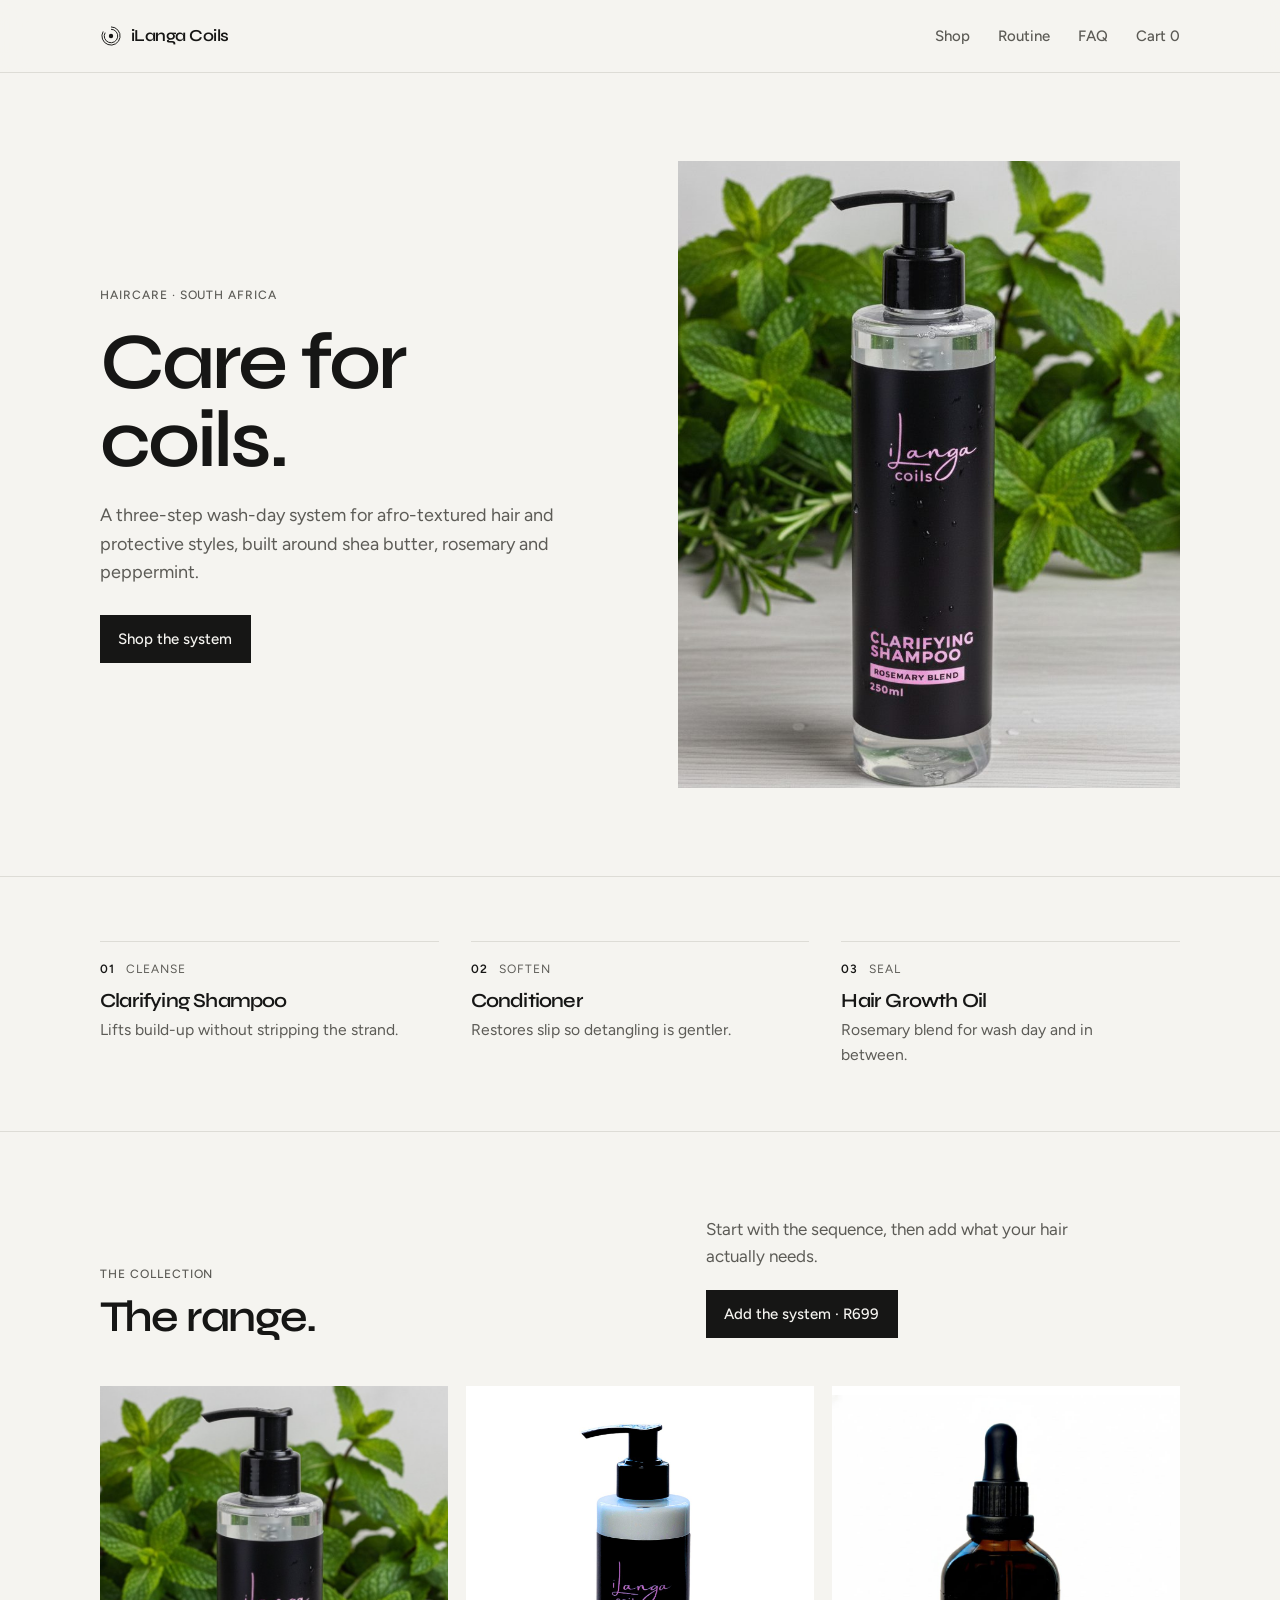
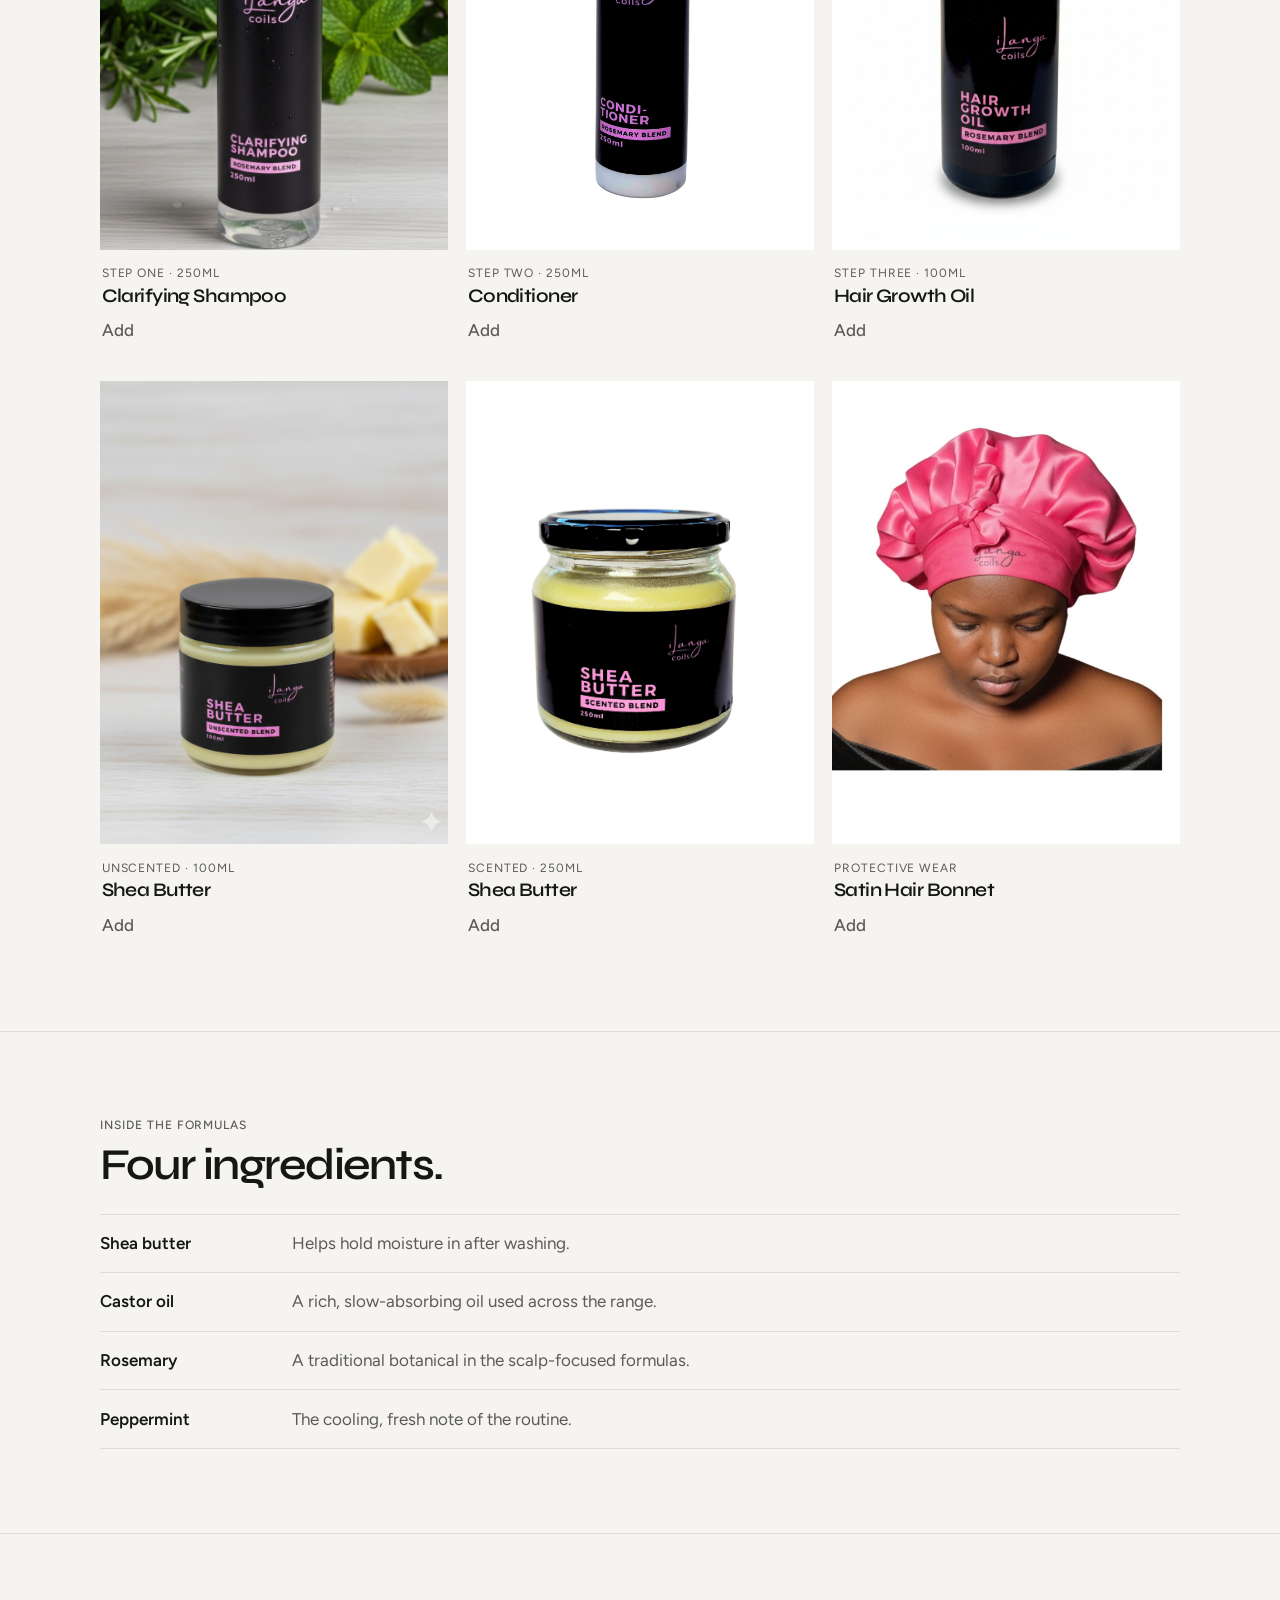
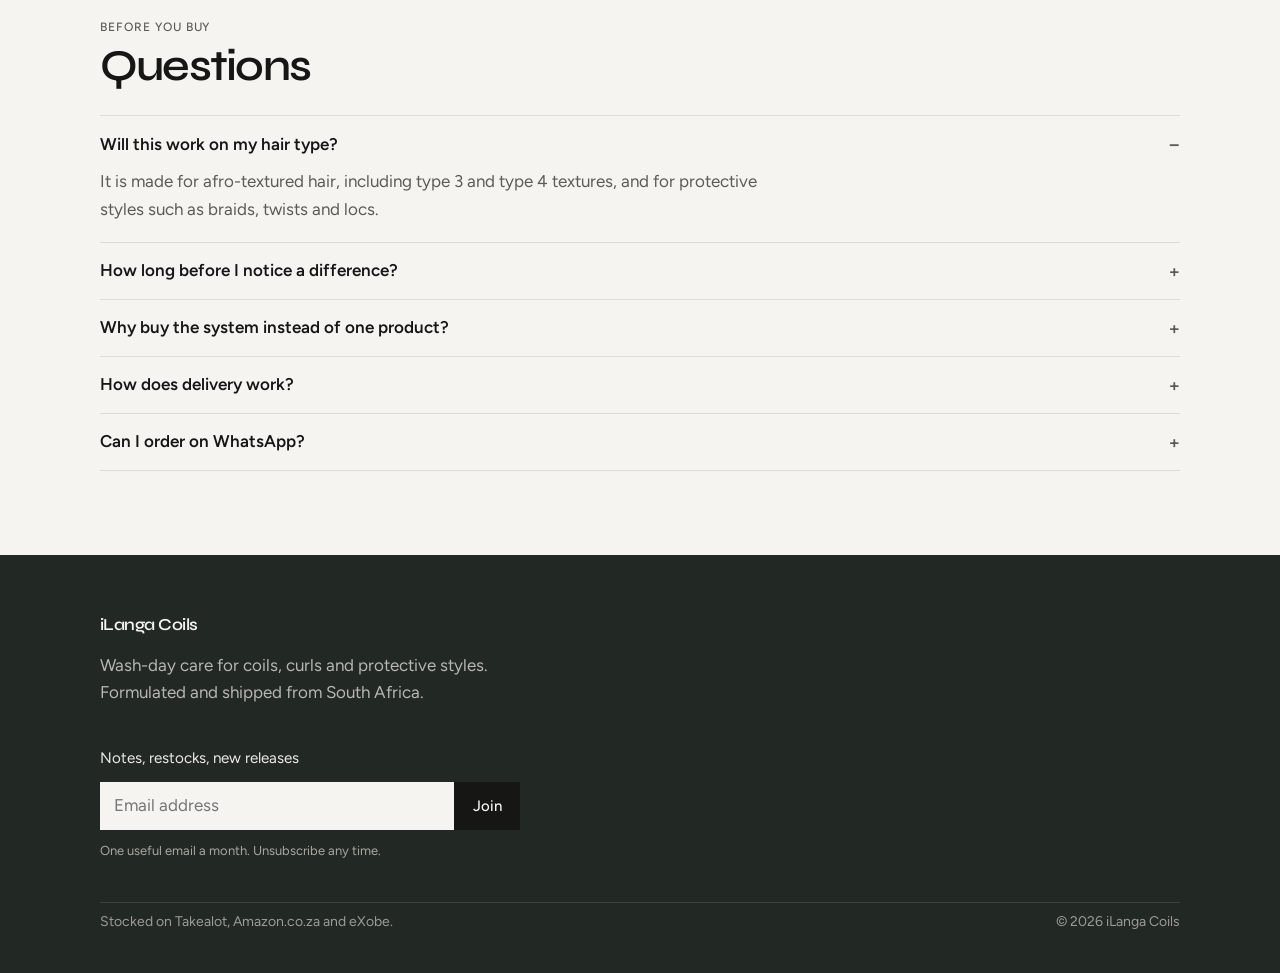
==== index.html @ 5ccfce93 "Add files via upload" ====
<!DOCTYPE html>
<html lang="en-ZA">
<head>
  <meta charset="UTF-8">
  <meta name="viewport" content="width=device-width, initial-scale=1.0">
  <meta name="description" content="iLanga Coils — a three-step wash-day system for coils, curls and protective styles. Made in South Africa.">
  <title>iLanga Coils</title>
  <link rel="preconnect" href="https://fonts.googleapis.com">
  <link rel="preconnect" href="https://fonts.gstatic.com" crossorigin>
  <link href="https://fonts.googleapis.com/css2?family=Figtree:ital,wght@0,400;0,500;0,600;1,400&family=Syne:wght@500;600;700&display=swap" rel="stylesheet">
  <link rel="stylesheet" href="styles.css">
</head>
<body>
  <a class="skip-link" href="#main">Skip to content</a>

  <header class="header">
    <div class="wrap header-inner">
      <a class="logo" href="#home">
        <svg class="mark" viewBox="0 0 32 32" aria-hidden="true">
          <circle cx="16" cy="16" r="3.2" fill="currentColor"/>
          <path fill="none" stroke="currentColor" stroke-width="1.4" d="M16 6.2a9.8 9.8 0 1 1-8.5 4.9"/>
          <path fill="none" stroke="currentColor" stroke-width="1.4" d="M16 2.8a13.2 13.2 0 1 1-11.4 6.6"/>
        </svg>
        iLanga Coils
      </a>

      <div class="header-links">
        <nav class="nav" id="nav">
          <a href="#shop">Shop</a>
          <a href="#routine">Routine</a>
          <a href="#faq">FAQ</a>
        </nav>

        <button class="cart-btn" id="cartButton" type="button">
          Cart <span id="cartCount">0</span>
        </button>
      </div>

      <button class="menu-btn" id="menuBtn" type="button" aria-label="Open menu" aria-expanded="false" aria-controls="nav">
        <span></span><span></span>
      </button>
    </div>
  </header>

  <main id="main">
    <section class="hero" id="home">
      <div class="wrap hero-inner">
        <div class="hero-copy">
          <p class="eyebrow">Haircare · South Africa</p>
          <h1>Care for<br>coils.</h1>
          <p class="lede">
            A three-step wash-day system for afro-textured hair and protective styles,
            built around shea butter, rosemary and peppermint.
          </p>
          <a class="btn" href="#shop">Shop the system</a>
        </div>

        <div class="hero-visual">
          <img
            src="Clarifying Shampoo - Rosemary Blend.jpeg"
            alt="iLanga Coils clarifying shampoo, rosemary blend, 250ml"
            width="900"
            height="1200"
            fetchpriority="high"
          >
        </div>
      </div>
    </section>

    <section class="routine" id="routine">
      <div class="wrap">
        <ol class="steps">
          <li>
            <span>Cleanse</span>
            <strong>Clarifying Shampoo</strong>
            <p>Lifts build-up without stripping the strand.</p>
          </li>
          <li>
            <span>Soften</span>
            <strong>Conditioner</strong>
            <p>Restores slip so detangling is gentler.</p>
          </li>
          <li>
            <span>Seal</span>
            <strong>Hair Growth Oil</strong>
            <p>Rosemary blend for wash day and in between.</p>
          </li>
        </ol>
      </div>
    </section>

    <section class="shop" id="shop">
      <div class="wrap">
        <div class="section-head">
          <div>
            <p class="eyebrow">The collection</p>
            <h2>The range.</h2>
          </div>
          <div class="section-head-aside">
            <p>Start with the sequence, then add what your hair actually needs.</p>
            <button class="btn" type="button" data-product="3-Step Growth System">Add the system · R699</button>
          </div>
        </div>

        <ul class="products">
          <li>
            <article class="product">
              <div class="product-image fill">
                <img src="Clarifying Shampoo - Rosemary Blend2.jpeg" alt="Clarifying Shampoo, rosemary blend, 250ml" width="800" height="1000" loading="lazy">
              </div>
              <div class="product-meta">
                <p>Step one · 250ml</p>
                <h3>Clarifying Shampoo</h3>
                <button type="button" data-product="Clarifying Shampoo">Add</button>
              </div>
            </article>
          </li>
          <li>
            <article class="product">
              <div class="product-image">
                <img src="Clarifying Conditioner - Rosemary Blend2.jpeg" alt="Conditioner, rosemary blend, 250ml" width="800" height="1000" loading="lazy">
              </div>
              <div class="product-meta">
                <p>Step two · 250ml</p>
                <h3>Conditioner</h3>
                <button type="button" data-product="Conditioner">Add</button>
              </div>
            </article>
          </li>
          <li>
            <article class="product">
              <div class="product-image">
                <img src="Hair Growth Oil1.jpeg" alt="Hair Growth Oil, rosemary blend, 100ml" width="800" height="1000" loading="lazy">
              </div>
              <div class="product-meta">
                <p>Step three · 100ml</p>
                <h3>Hair Growth Oil</h3>
                <button type="button" data-product="Hair Growth Oil">Add</button>
              </div>
            </article>
          </li>
          <li>
            <article class="product">
              <div class="product-image fill">
                <img src="Premium Shea Butter Small1.png" alt="Shea butter, unscented blend, 100ml" width="800" height="1000" loading="lazy">
              </div>
              <div class="product-meta">
                <p>Unscented · 100ml</p>
                <h3>Shea Butter</h3>
                <button type="button" data-product="Shea Butter 100ml">Add</button>
              </div>
            </article>
          </li>
          <li>
            <article class="product">
              <div class="product-image">
                <img src="Premium Shea Butter Large1.png" alt="Shea butter, scented blend, 250ml" width="800" height="1000" loading="lazy">
              </div>
              <div class="product-meta">
                <p>Scented · 250ml</p>
                <h3>Shea Butter</h3>
                <button type="button" data-product="Shea Butter 250ml">Add</button>
              </div>
            </article>
          </li>
          <li>
            <article class="product">
              <div class="product-image fill">
                <img src="iLanga Coils Hair Bonnet2.jpeg" alt="Woman wearing the iLanga Coils satin hair bonnet" width="800" height="1000" loading="lazy">
              </div>
              <div class="product-meta">
                <p>Protective wear</p>
                <h3>Satin Hair Bonnet</h3>
                <button type="button" data-product="Satin Hair Bonnet">Add</button>
              </div>
            </article>
          </li>
        </ul>
      </div>
    </section>

    <section class="ingredients" id="ingredients">
      <div class="wrap ingredients-inner">
        <div>
          <p class="eyebrow">Inside the formulas</p>
          <h2>Four ingredients.</h2>
        </div>
        <dl>
          <div>
            <dt>Shea butter</dt>
            <dd>Helps hold moisture in after washing.</dd>
          </div>
          <div>
            <dt>Castor oil</dt>
            <dd>A rich, slow-absorbing oil used across the range.</dd>
          </div>
          <div>
            <dt>Rosemary</dt>
            <dd>A traditional botanical in the scalp-focused formulas.</dd>
          </div>
          <div>
            <dt>Peppermint</dt>
            <dd>The cooling, fresh note of the routine.</dd>
          </div>
        </dl>
      </div>
    </section>

    <section class="faq" id="faq">
      <div class="wrap faq-inner">
        <div>
          <p class="eyebrow">Before you buy</p>
          <h2>Questions</h2>
        </div>
        <div class="faq-list">
          <details open>
            <summary>Will this work on my hair type?</summary>
            <p>It is made for afro-textured hair, including type 3 and type 4 textures, and for protective styles such as braids, twists and locs.</p>
          </details>
          <details>
            <summary>How long before I notice a difference?</summary>
            <p>Give any routine a full cycle before judging it. Hair changes gradually. The first change is often a better wash day and less breakage.</p>
          </details>
          <details>
            <summary>Why buy the system instead of one product?</summary>
            <p>The three products are meant to be used in sequence. The bundle also costs less than buying them separately.</p>
          </details>
          <details>
            <summary>How does delivery work?</summary>
            <p>We deliver nationwide. Courier timing will be confirmed with your order. Free delivery over R650.</p>
          </details>
          <details>
            <summary>Can I order on WhatsApp?</summary>
            <p>Yes. Send your order and delivery address and the team can confirm it directly.</p>
          </details>
        </div>
      </div>
    </section>
  </main>

  <footer class="footer">
    <div class="wrap footer-inner">
      <div class="footer-brand">
        <a class="logo" href="#home">iLanga Coils</a>
        <p>Wash-day care for coils, curls and protective styles. Formulated and shipped from South Africa.</p>
      </div>

      <form id="newsletterForm" class="signup">
        <label for="email">Notes, restocks, new releases</label>
        <div class="signup-row">
          <input id="email" name="email" type="email" autocomplete="email" placeholder="Email address" required>
          <button class="btn" type="submit">Join</button>
        </div>
        <p class="signup-note" id="newsletterMessage">One useful email a month. Unsubscribe any time.</p>
      </form>

      <div class="footer-meta">
        <p>Stocked on Takealot, Amazon.co.za and eXobe.</p>
        <p>© 2026 iLanga Coils</p>
      </div>
    </div>
  </footer>

  <div class="toast" id="toast" role="status" aria-live="polite"></div>
  <script src="script.js"></script>
</body>
</html>
---- styles.css ----
:root {
  --paper: #f5f4f0;
  --ink: #161615;
  --mute: #5c5b56;
  --line: #dddcd6;
  --castor: #222925;
  --max: 1080px;
  --gutter: clamp(20px, 5vw, 48px);
  --ease: cubic-bezier(0.22, 0.61, 0.36, 1);
}

*,
*::before,
*::after { box-sizing: border-box; }

html { scroll-behavior: smooth; }

body {
  margin: 0;
  background: var(--paper);
  color: var(--ink);
  font-family: Figtree, system-ui, sans-serif;
  font-size: 1.0625rem;
  line-height: 1.6;
  -webkit-font-smoothing: antialiased;
  text-rendering: optimizeLegibility;
}

img { max-width: 100%; display: block; }
a { color: inherit; text-decoration: none; }
button, input { font: inherit; color: inherit; }
button { cursor: pointer; }
ul, ol, dl { margin: 0; padding: 0; }
h1, h2, h3, p { margin: 0; }

.wrap {
  width: min(calc(100% - 2 * var(--gutter)), var(--max));
  margin-inline: auto;
}

.skip-link {
  position: absolute;
  left: var(--gutter);
  top: -100px;
  z-index: 100;
  background: var(--ink);
  color: var(--paper);
  padding: 0.6rem 0.9rem;
}

.skip-link:focus {
  top: 0.75rem;
}

:focus-visible {
  outline: 2px solid var(--ink);
  outline-offset: 3px;
}

.eyebrow {
  font-size: 0.75rem;
  font-weight: 500;
  letter-spacing: 0.08em;
  text-transform: uppercase;
  color: var(--mute);
}

h1, h2, h3, .logo, .steps strong {
  font-family: Syne, Figtree, sans-serif;
  font-weight: 600;
  letter-spacing: -0.04em;
  line-height: 0.98;
}

h1 { font-size: clamp(2.85rem, 7vw, 5rem); }
h2 { font-size: clamp(1.85rem, 4vw, 2.75rem); }
h3 { font-size: 1.2rem; letter-spacing: -0.03em; }

.btn {
  display: inline-flex;
  align-items: center;
  justify-content: center;
  min-height: 48px;
  padding: 0 1.15rem;
  border: 0;
  background: var(--ink);
  color: var(--paper);
  font-size: 0.9375rem;
  font-weight: 500;
  transition: background 180ms var(--ease);
}

.btn:hover { background: var(--castor); }

.header {
  position: sticky;
  top: 0;
  z-index: 40;
  background: color-mix(in srgb, var(--paper) 88%, transparent);
  backdrop-filter: blur(14px);
  border-bottom: 1px solid var(--line);
}

.header-inner {
  min-height: 72px;
  display: flex;
  align-items: center;
  gap: 1.75rem;
}

.logo {
  display: inline-flex;
  align-items: center;
  gap: 0.55rem;
  font-size: 1.05rem;
  letter-spacing: -0.03em;
}

.mark {
  width: 22px;
  height: 22px;
  flex-shrink: 0;
}

.header-links,
.nav {
  display: flex;
  align-items: center;
  gap: 1.75rem;
}

.header-links {
  margin-left: auto;
}

.nav a,
.cart-btn,
.menu-btn {
  display: inline-flex;
  align-items: center;
  border: 0;
  background: none;
  padding: 0;
  height: 44px;
  line-height: 1;
  color: var(--mute);
  font-size: 0.9375rem;
  font-weight: 500;
}

.nav a:hover,
.cart-btn:hover { color: var(--ink); }

.cart-btn { gap: 0.3em; }

.menu-btn {
  display: none;
  width: 44px;
  flex-direction: column;
  justify-content: center;
  gap: 6px;
}

.menu-btn span {
  display: block;
  width: 18px;
  height: 1.5px;
  background: var(--ink);
}

.hero {
  border-bottom: 1px solid var(--line);
}

.hero-inner {
  display: grid;
  grid-template-columns: 1fr 1fr;
  gap: clamp(2.5rem, 6vw, 5rem);
  align-items: center;
  padding: clamp(3rem, 8vw, 5.5rem) 0;
}

.hero .eyebrow { margin-bottom: 1.1rem; }

.lede {
  max-width: 38ch;
  margin-top: 1.35rem;
  color: var(--mute);
  font-size: 1.125rem;
}

.hero .btn { margin-top: 1.75rem; }

.hero-visual img {
  width: 100%;
  height: auto;
  aspect-ratio: 4 / 5;
  object-fit: cover;
  background: #ecebe6;
}

.routine {
  padding: clamp(2.5rem, 6vw, 4rem) 0;
}

.steps {
  list-style: none;
  display: grid;
  grid-template-columns: repeat(3, 1fr);
  gap: 2rem;
  counter-reset: step;
}

.steps li {
  counter-increment: step;
  padding-top: 1.15rem;
  border-top: 1px solid var(--line);
}

.steps span {
  display: flex;
  align-items: baseline;
  gap: 0.7rem;
  font-size: 0.75rem;
  letter-spacing: 0.08em;
  text-transform: uppercase;
  color: var(--mute);
}

.steps span::before {
  content: counter(step, decimal-leading-zero);
  color: var(--ink);
  font-weight: 600;
}

.steps strong {
  display: block;
  margin: 0.7rem 0 0.4rem;
  font-size: 1.25rem;
}

.steps p {
  color: var(--mute);
  font-size: 0.98rem;
  max-width: 32ch;
}

.shop {
  padding: clamp(3.25rem, 7vw, 5.25rem) 0;
  border-top: 1px solid var(--line);
}

.section-head {
  display: grid;
  grid-template-columns: 1fr 0.85fr;
  gap: 2rem 3rem;
  align-items: end;
  margin-bottom: 3rem;
}

.section-head h2 { margin-top: 0.7rem; }

.section-head-aside p {
  color: var(--mute);
  max-width: 36ch;
  margin-bottom: 1.25rem;
}

.products {
  list-style: none;
  display: grid;
  grid-template-columns: repeat(3, 1fr);
  gap: 1.75rem 1.15rem;
}

.product-image {
  aspect-ratio: 3 / 4;
  background: #fff;
  overflow: hidden;
}

.product-image img {
  width: 100%;
  height: 100%;
  object-fit: contain;
}

.product-image.fill img {
  object-fit: cover;
}

.product-meta {
  display: flex;
  flex-direction: column;
  align-items: flex-start;
  gap: 0.2rem;
  padding: 0.9rem 0.1rem 0;
}

.product-meta p {
  font-size: 0.75rem;
  letter-spacing: 0.08em;
  text-transform: uppercase;
  color: var(--mute);
}

.product-meta button {
  border: 0;
  background: none;
  min-height: 44px;
  padding: 0;
  color: var(--mute);
  font-weight: 500;
}

.product-meta button:hover { color: var(--ink); }

.ingredients {
  border-top: 1px solid var(--line);
  padding: clamp(3.25rem, 7vw, 5.25rem) 0;
}

.ingredients-inner {
  display: grid;
  gap: 1.75rem;
}

.ingredients h2 {
  margin-top: 0.45rem;
}

.ingredients dl > div {
  display: grid;
  grid-template-columns: 10.5rem minmax(0, 1fr);
  gap: 1rem 1.5rem;
  padding: 0.95rem 0;
  border-top: 1px solid var(--line);
}

.ingredients dl > div:last-child { border-bottom: 1px solid var(--line); }

.ingredients dt {
  font-weight: 600;
}

.ingredients dd {
  margin: 0;
  color: var(--mute);
}

.faq {
  border-top: 1px solid var(--line);
  padding: clamp(3.25rem, 7vw, 5.25rem) 0;
}

.faq-inner {
  display: grid;
  gap: 1.75rem;
}

.faq h2 { margin-top: 0.45rem; }

.faq-list details { border-top: 1px solid var(--line); }
.faq-list details:last-child { border-bottom: 1px solid var(--line); }

.faq-list summary {
  cursor: pointer;
  list-style: none;
  min-height: 56px;
  display: flex;
  align-items: center;
  justify-content: space-between;
  gap: 1.25rem;
  font-weight: 600;
}

.faq-list summary::-webkit-details-marker { display: none; }

.faq-list summary::after {
  content: "+";
  flex-shrink: 0;
  font-family: Syne, sans-serif;
  font-size: 1.35rem;
  font-weight: 500;
  color: var(--mute);
}

.faq-list details[open] summary::after { content: "–"; }

.faq-list details p {
  margin: -0.25rem 0 1.2rem;
  max-width: 62ch;
  color: var(--mute);
}

.footer {
  background: var(--castor);
  color: #eceae4;
  padding: 3.5rem 0 2.5rem;
}

.footer-inner {
  display: grid;
  gap: 2.5rem;
}

.footer .logo { color: #f5f4f0; }
.footer-brand p {
  max-width: 36ch;
  margin-top: 0.85rem;
  color: #b7b6b0;
}

.signup label {
  display: block;
  margin-bottom: 0.7rem;
  font-size: 0.95rem;
}

.signup-row {
  display: flex;
  max-width: 420px;
}

.signup input {
  flex: 1;
  min-width: 0;
  min-height: 48px;
  border: 0;
  padding: 0 0.9rem;
  background: #f5f4f0;
  color: var(--ink);
}

.signup .btn { flex-shrink: 0; }

.signup-note {
  margin-top: 0.7rem;
  font-size: 0.8125rem;
  color: #a8a79f;
}

.footer-meta {
  display: flex;
  justify-content: space-between;
  gap: 1rem;
  padding-top: 0.5rem;
  border-top: 1px solid rgba(245, 244, 240, 0.12);
  color: #9c9b94;
  font-size: 0.875rem;
}

.toast {
  position: fixed;
  right: var(--gutter);
  bottom: var(--gutter);
  z-index: 80;
  background: var(--ink);
  color: var(--paper);
  padding: 0.8rem 1rem;
  font-size: 0.9rem;
  opacity: 0;
  transform: translateY(8px);
  pointer-events: none;
  transition: opacity 180ms var(--ease), transform 180ms var(--ease);
}

.toast.show {
  opacity: 1;
  transform: none;
}

#routine { scroll-margin-top: 88px; }

@media (max-width: 860px) {
  .menu-btn { display: flex; }
  .cart-btn { margin-left: auto; }

  .nav {
    display: none;
    position: absolute;
    top: 72px;
    left: 0;
    right: 0;
    margin-left: 0;
    flex-direction: column;
    gap: 0;
    padding: 0.5rem var(--gutter) 1rem;
    background: var(--paper);
    border-bottom: 1px solid var(--line);
  }

  .nav.open { display: flex; }
  .nav a {
    height: auto;
    min-height: 44px;
    padding: 0.85rem 0;
    border-bottom: 1px solid var(--line);
  }

  .hero-inner,
  .steps,
  .section-head { grid-template-columns: 1fr; }

  .products { grid-template-columns: 1fr 1fr; }
  .footer-meta { flex-direction: column; }
}

@media (max-width: 560px) {
  .hero-inner { padding: 3rem 0 3.5rem; }
  .products { grid-template-columns: 1fr; }
  .ingredients dl > div { grid-template-columns: 1fr; gap: 0.2rem; }
  .signup-row { flex-direction: column; }
}

@media (prefers-reduced-motion: reduce) {
  html { scroll-behavior: auto; }
  *, *::before, *::after {
    transition: none !important;
    animation: none !important;
  }
}
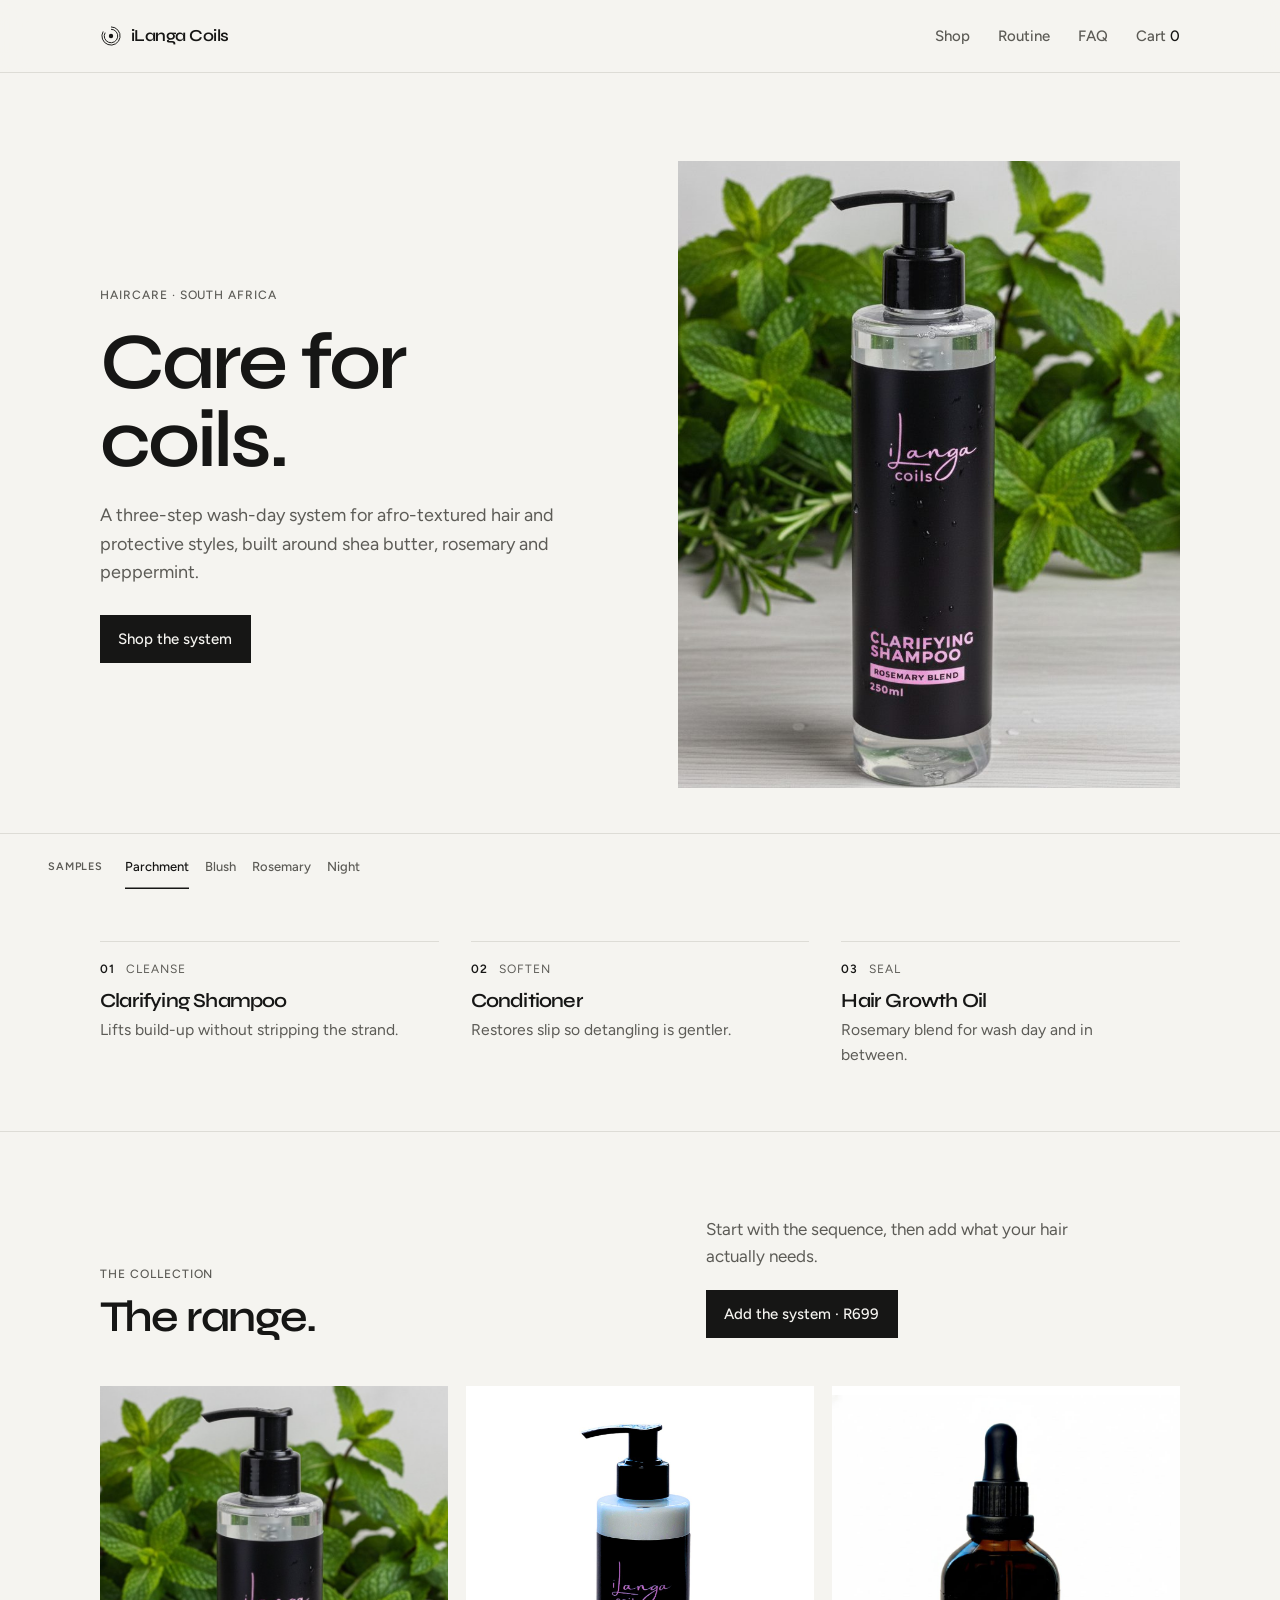
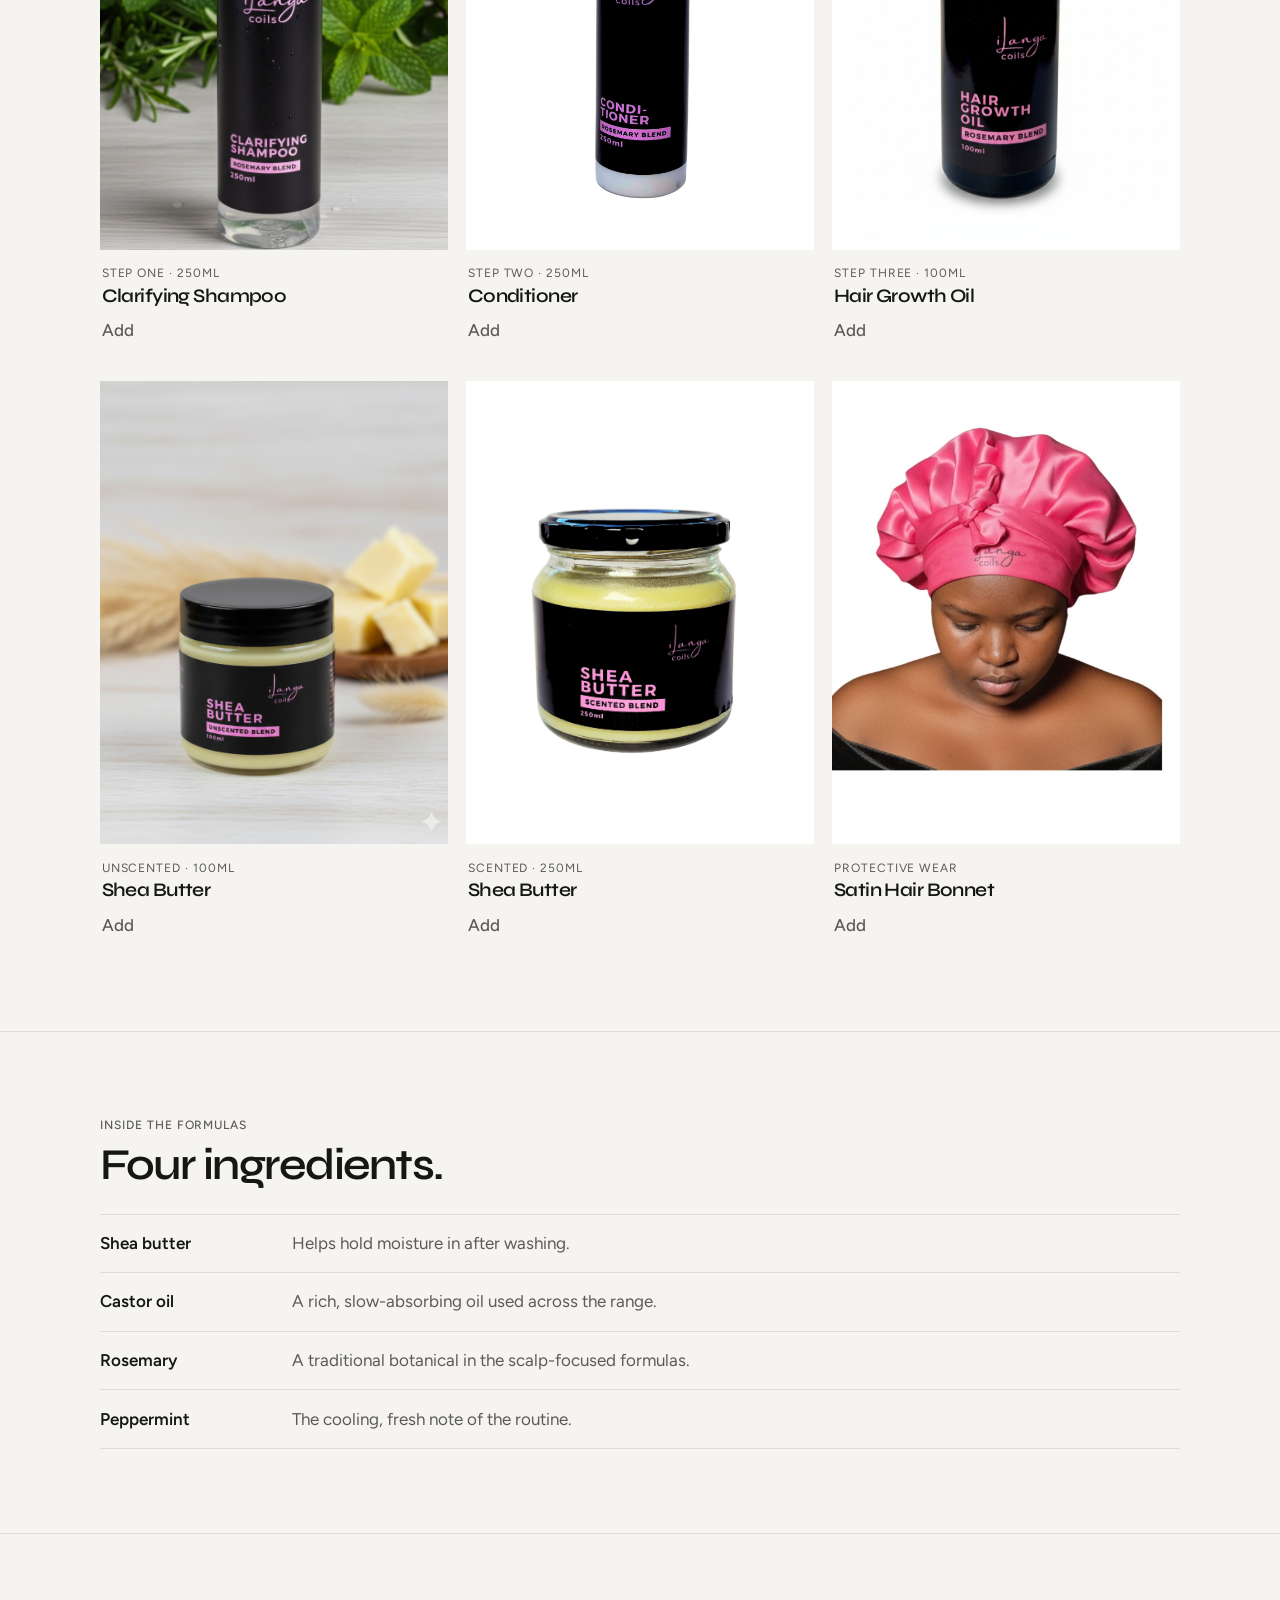
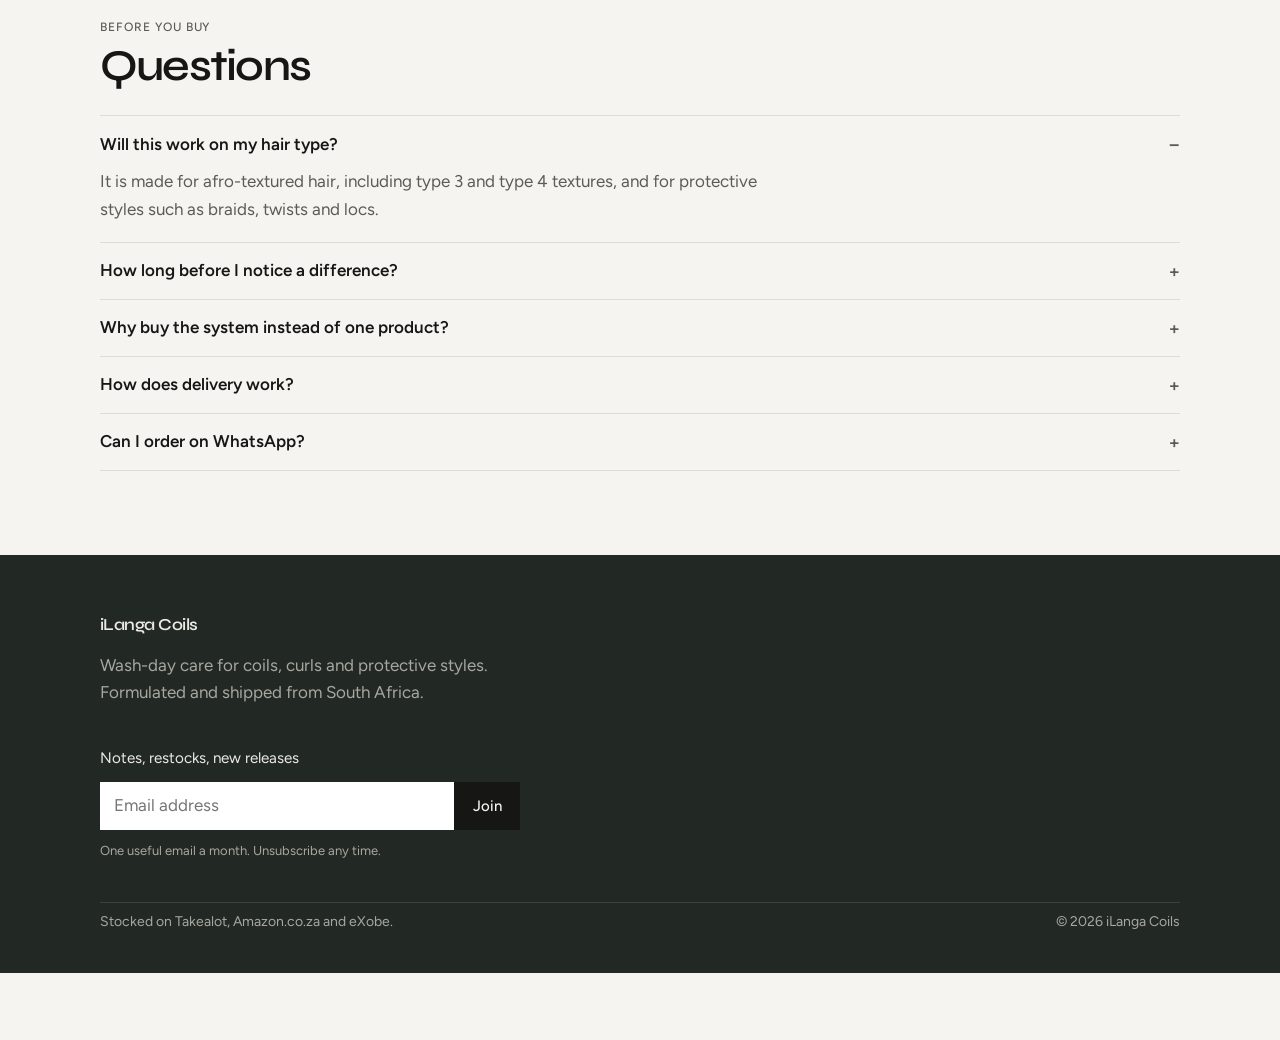
==== commit 5dd1fddd: "Add color palette samples to index.html Added a palette bar with color samples and buttons." ====
--- a/index.html
+++ b/index.html
@@ -1,5 +1,5 @@
 <!DOCTYPE html>
-<html lang="en-ZA">
+<html lang="en-ZA" data-palette="parchment">
 <head>
   <meta charset="UTF-8">
   <meta name="viewport" content="width=device-width, initial-scale=1.0">
@@ -262,6 +262,15 @@
   </footer>
 
   <div class="toast" id="toast" role="status" aria-live="polite"></div>
+
+  <div class="palette-bar" role="region" aria-label="Colour palette samples">
+    <p>Samples</p>
+    <button type="button" data-palette="parchment" aria-pressed="true">Parchment</button>
+    <button type="button" data-palette="blush">Blush</button>
+    <button type="button" data-palette="rosemary">Rosemary</button>
+    <button type="button" data-palette="night">Night</button>
+  </div>
+
   <script src="script.js"></script>
 </body>
 </html>
--- a/styles.css
+++ b/styles.css
@@ -1,9 +1,74 @@
-:root {
+:root,
+html[data-palette="parchment"] {
   --paper: #f5f4f0;
   --ink: #161615;
   --mute: #5c5b56;
   --line: #dddcd6;
-  --castor: #222925;
+  --accent: #161615;
+  --surface: #fff;
+  --btn: #161615;
+  --btn-text: #f5f4f0;
+  --btn-hover: #222925;
+  --footer: #222925;
+  --footer-ink: #eceae4;
+  --footer-mute: #a8a79f;
+  --footer-line: rgba(245, 244, 240, 0.12);
+  --hero-frame: #ecebe6;
+}
+
+html[data-palette="blush"] {
+  --paper: #f6eaf0;
+  --ink: #1a1216;
+  --mute: #6d5c64;
+  --line: #e8d0db;
+  --accent: #d9488a;
+  --surface: #fff;
+  --btn: #d9488a;
+  --btn-text: #fff;
+  --btn-hover: #c13d7a;
+  --footer: #1a1216;
+  --footer-ink: #f6eaf0;
+  --footer-mute: #b9a8b0;
+  --footer-line: rgba(246, 234, 240, 0.14);
+  --hero-frame: #f0e4ea;
+}
+
+html[data-palette="rosemary"] {
+  --paper: #eef2eb;
+  --ink: #1b241c;
+  --mute: #5a685c;
+  --line: #d4ddd2;
+  --accent: #3a6a48;
+  --surface: #f7f8f5;
+  --btn: #1b241c;
+  --btn-text: #eef2eb;
+  --btn-hover: #3a6a48;
+  --footer: #1b241c;
+  --footer-ink: #eef2eb;
+  --footer-mute: #a7b3a8;
+  --footer-line: rgba(238, 242, 235, 0.14);
+  --hero-frame: #e2e8de;
+}
+
+html[data-palette="night"] {
+  --paper: #121110;
+  --ink: #f3eee8;
+  --mute: #a39e96;
+  --line: #2c2a27;
+  --accent: #e56ba8;
+  --surface: #1c1b19;
+  --btn: #e56ba8;
+  --btn-text: #121110;
+  --btn-hover: #f08bbd;
+  --footer: #0d0c0b;
+  --footer-ink: #f3eee8;
+  --footer-mute: #8e8a83;
+  --footer-line: rgba(243, 238, 232, 0.12);
+  --hero-frame: #1c1b19;
+  color-scheme: dark;
+}
+
+:root {
   --max: 1080px;
   --gutter: clamp(20px, 5vw, 48px);
   --ease: cubic-bezier(0.22, 0.61, 0.36, 1);
@@ -83,14 +148,14 @@
   min-height: 48px;
   padding: 0 1.15rem;
   border: 0;
-  background: var(--ink);
-  color: var(--paper);
+  background: var(--btn);
+  color: var(--btn-text);
   font-size: 0.9375rem;
   font-weight: 500;
   transition: background 180ms var(--ease);
 }
 
-.btn:hover { background: var(--castor); }
+.btn:hover { background: var(--btn-hover); }
 
 .header {
   position: sticky;
@@ -120,6 +185,7 @@
   width: 22px;
   height: 22px;
   flex-shrink: 0;
+  color: var(--accent);
 }
 
 .header-links,
@@ -152,6 +218,7 @@
 .cart-btn:hover { color: var(--ink); }
 
 .cart-btn { gap: 0.3em; }
+.cart-btn span { color: var(--accent); }
 
 .menu-btn {
   display: none;
@@ -196,7 +263,7 @@
   height: auto;
   aspect-ratio: 4 / 5;
   object-fit: cover;
-  background: #ecebe6;
+  background: var(--hero-frame);
 }
 
 .routine {
@@ -275,7 +342,7 @@
 
 .product-image {
   aspect-ratio: 3 / 4;
-  background: #fff;
+  background: var(--surface);
   overflow: hidden;
 }
 
@@ -394,8 +461,8 @@
 }
 
 .footer {
-  background: var(--castor);
-  color: #eceae4;
+  background: var(--footer);
+  color: var(--footer-ink);
   padding: 3.5rem 0 2.5rem;
 }
 
@@ -404,11 +471,11 @@
   gap: 2.5rem;
 }
 
-.footer .logo { color: #f5f4f0; }
+.footer .logo { color: var(--footer-ink); }
 .footer-brand p {
   max-width: 36ch;
   margin-top: 0.85rem;
-  color: #b7b6b0;
+  color: var(--footer-mute);
 }
 
 .signup label {
@@ -428,7 +495,7 @@
   min-height: 48px;
   border: 0;
   padding: 0 0.9rem;
-  background: #f5f4f0;
+  background: var(--surface);
   color: var(--ink);
 }
 
@@ -437,7 +504,7 @@
 .signup-note {
   margin-top: 0.7rem;
   font-size: 0.8125rem;
-  color: #a8a79f;
+  color: var(--footer-mute);
 }
 
 .footer-meta {
@@ -445,15 +512,15 @@
   justify-content: space-between;
   gap: 1rem;
   padding-top: 0.5rem;
-  border-top: 1px solid rgba(245, 244, 240, 0.12);
-  color: #9c9b94;
+  border-top: 1px solid var(--footer-line);
+  color: var(--footer-mute);
   font-size: 0.875rem;
 }
 
 .toast {
   position: fixed;
   right: var(--gutter);
-  bottom: var(--gutter);
+  bottom: 4.5rem;
   z-index: 80;
   background: var(--ink);
   color: var(--paper);
@@ -468,6 +535,47 @@
 .toast.show {
   opacity: 1;
   transform: none;
+}
+
+.palette-bar {
+  position: sticky;
+  bottom: 0;
+  z-index: 50;
+  display: flex;
+  flex-wrap: wrap;
+  align-items: center;
+  gap: 0.65rem 1rem;
+  padding: 0.7rem var(--gutter);
+  background: var(--paper);
+  border-top: 1px solid var(--line);
+  font-size: 0.8125rem;
+}
+
+.palette-bar p {
+  margin: 0 0.4rem 0 0;
+  color: var(--mute);
+  text-transform: uppercase;
+  letter-spacing: 0.08em;
+  font-size: 0.68rem;
+  font-weight: 600;
+}
+
+.palette-bar button {
+  border: 0;
+  background: none;
+  padding: 0.35rem 0;
+  min-height: 44px;
+  color: var(--mute);
+  font-weight: 500;
+}
+
+.palette-bar button[aria-pressed="true"],
+.palette-bar button:hover {
+  color: var(--ink);
+}
+
+.palette-bar button[aria-pressed="true"] {
+  box-shadow: inset 0 -1.5px 0 var(--accent);
 }
 
 #routine { scroll-margin-top: 88px; }
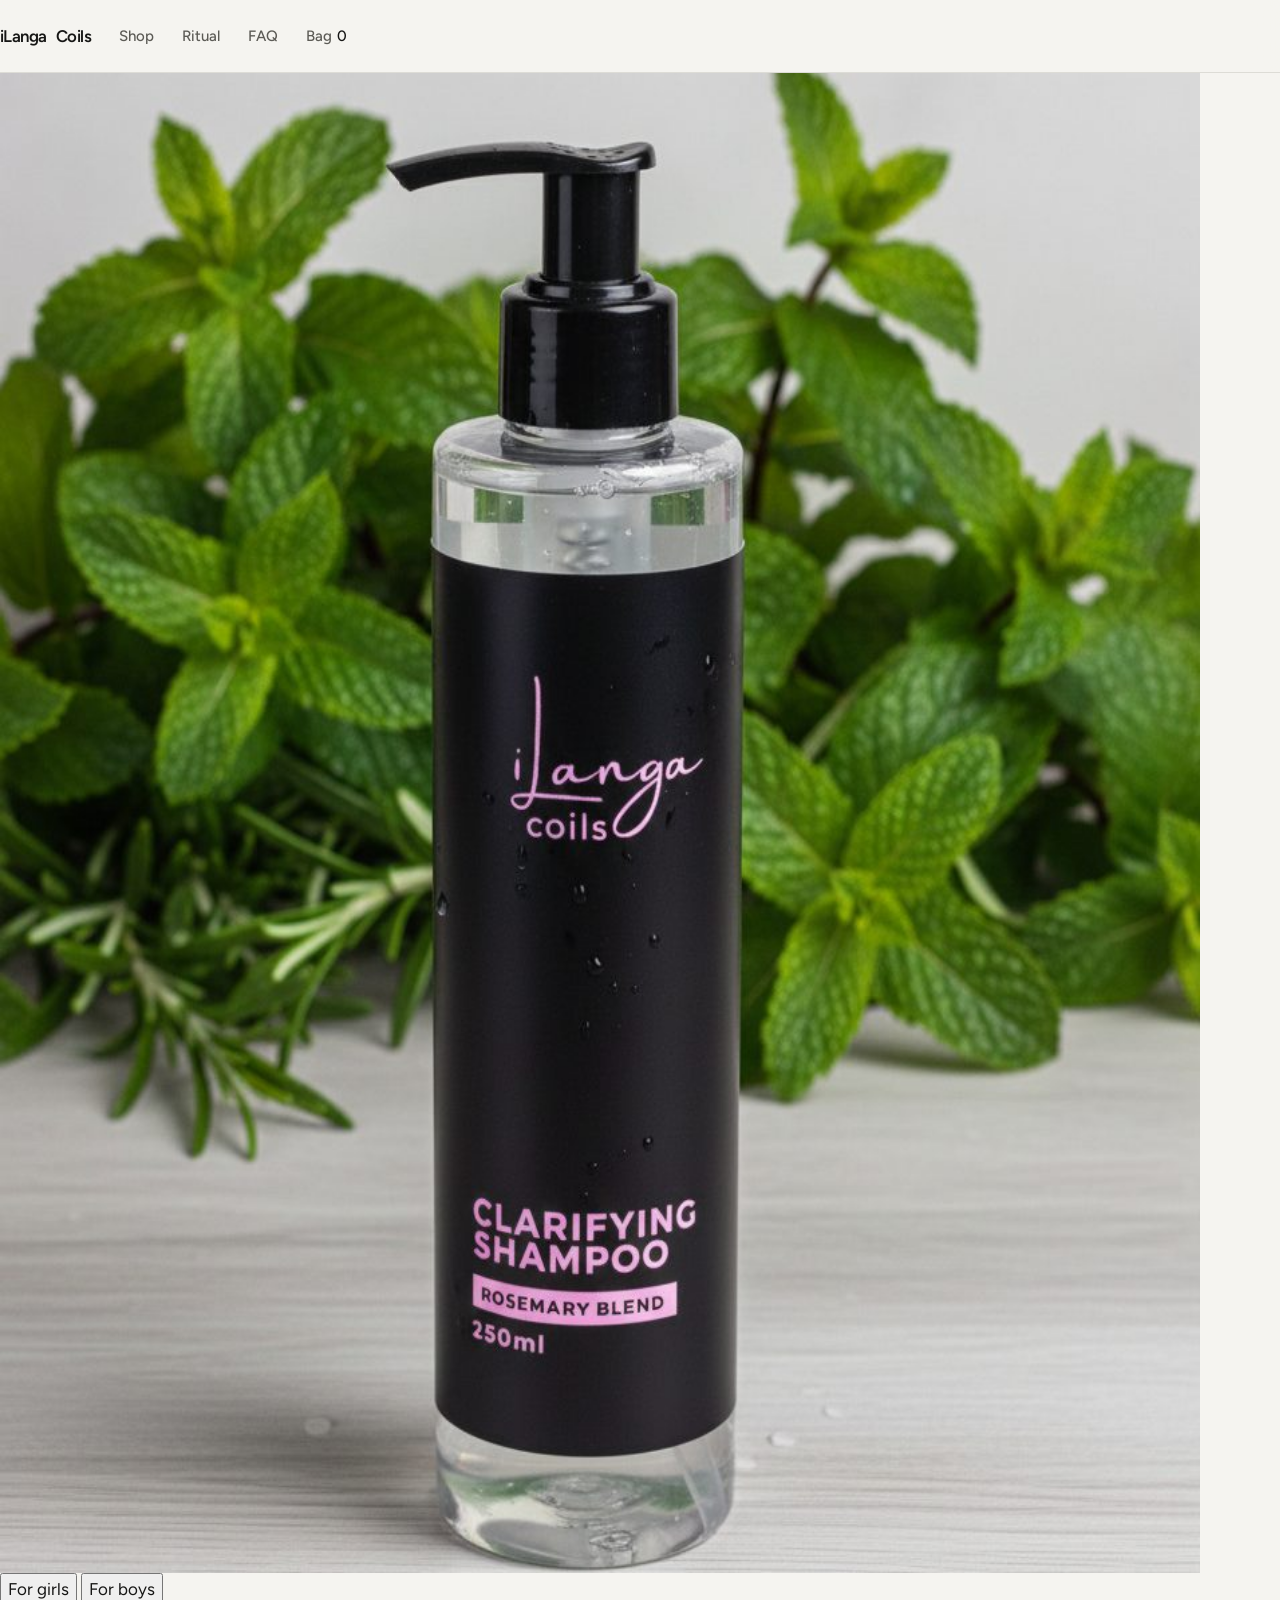
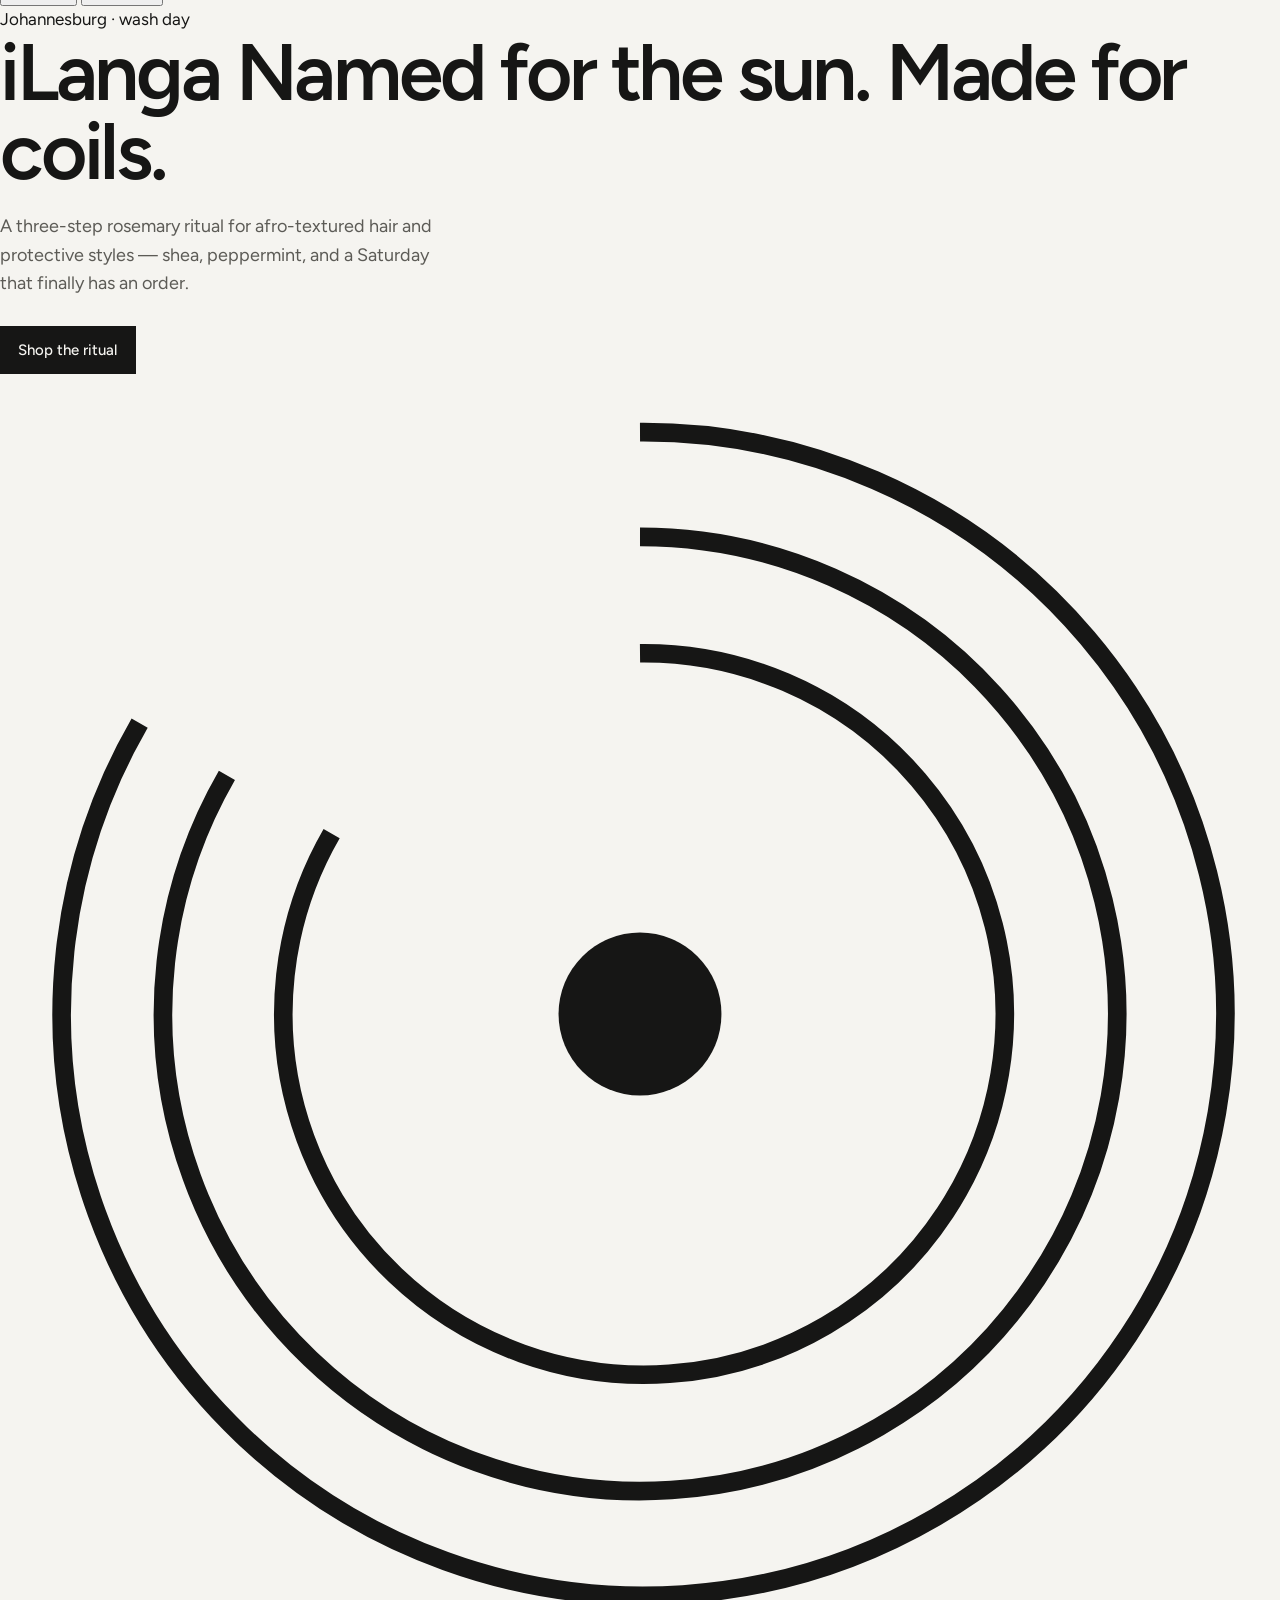
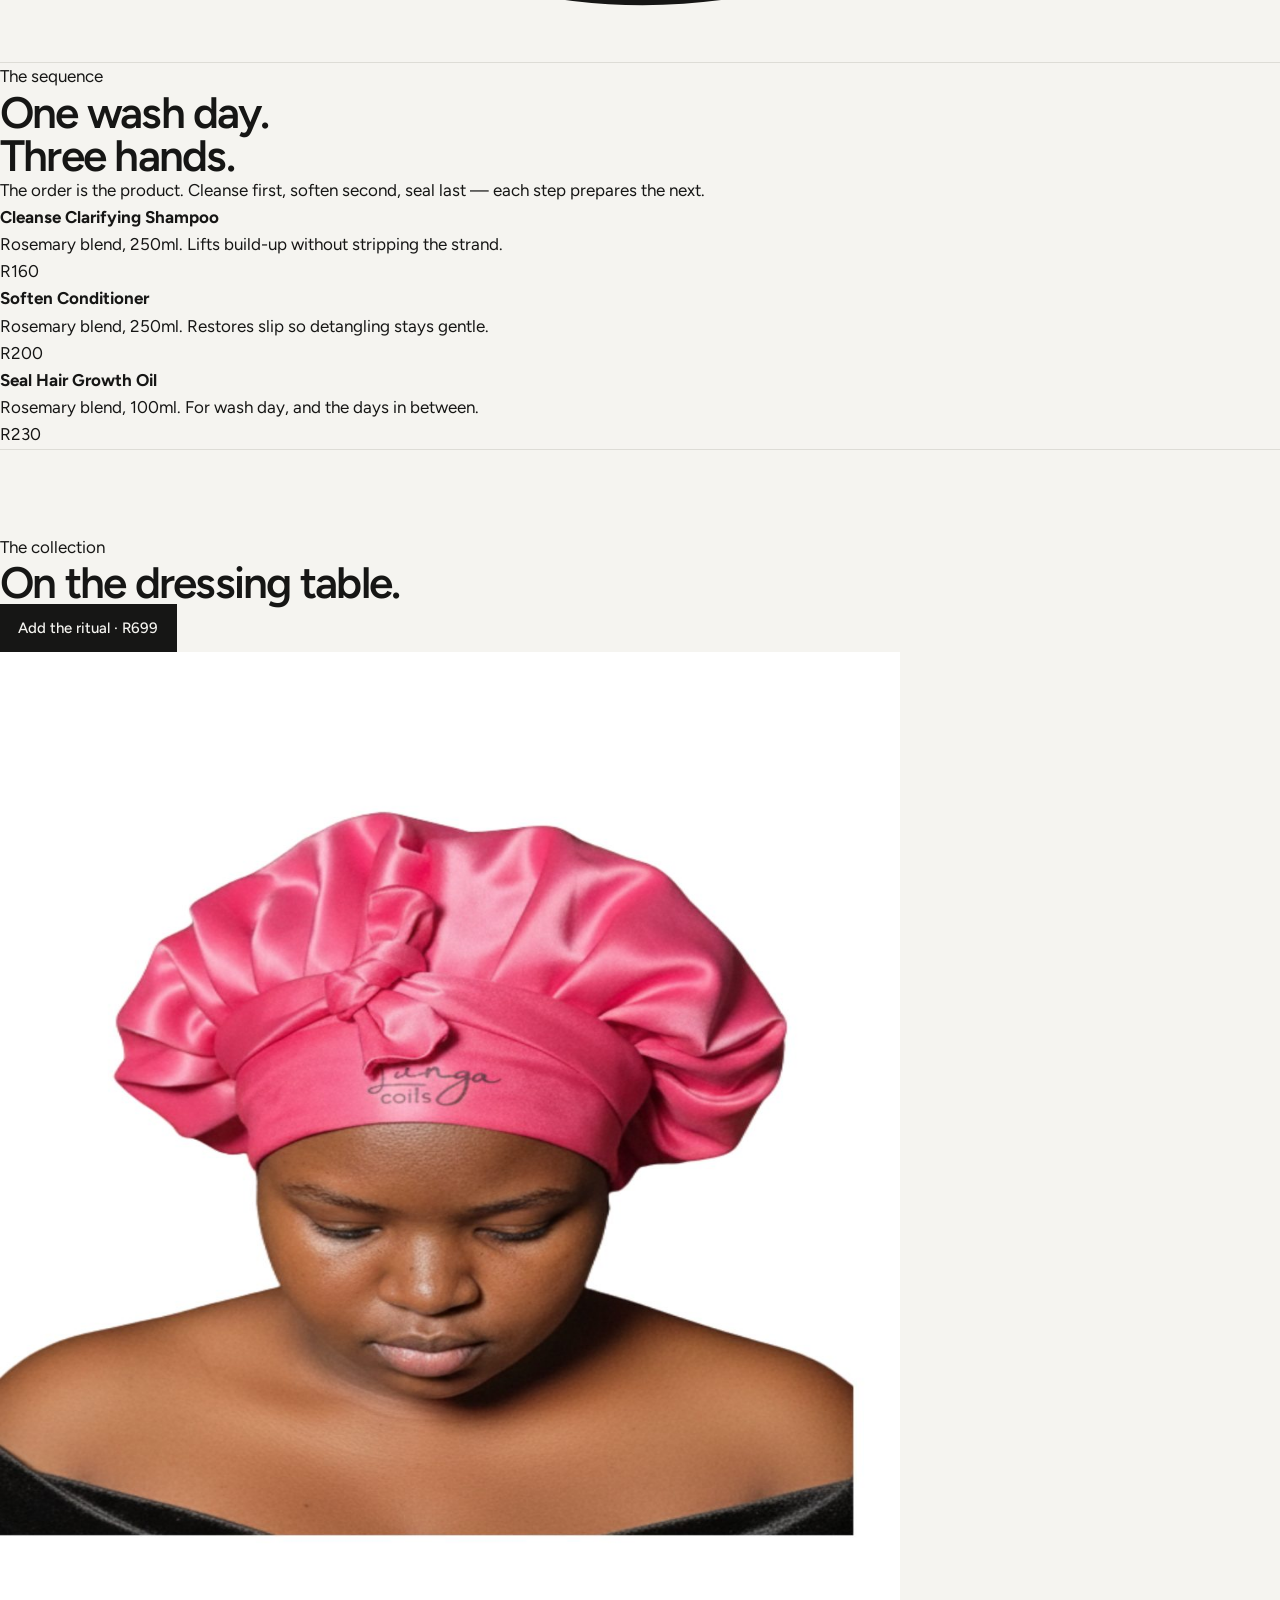
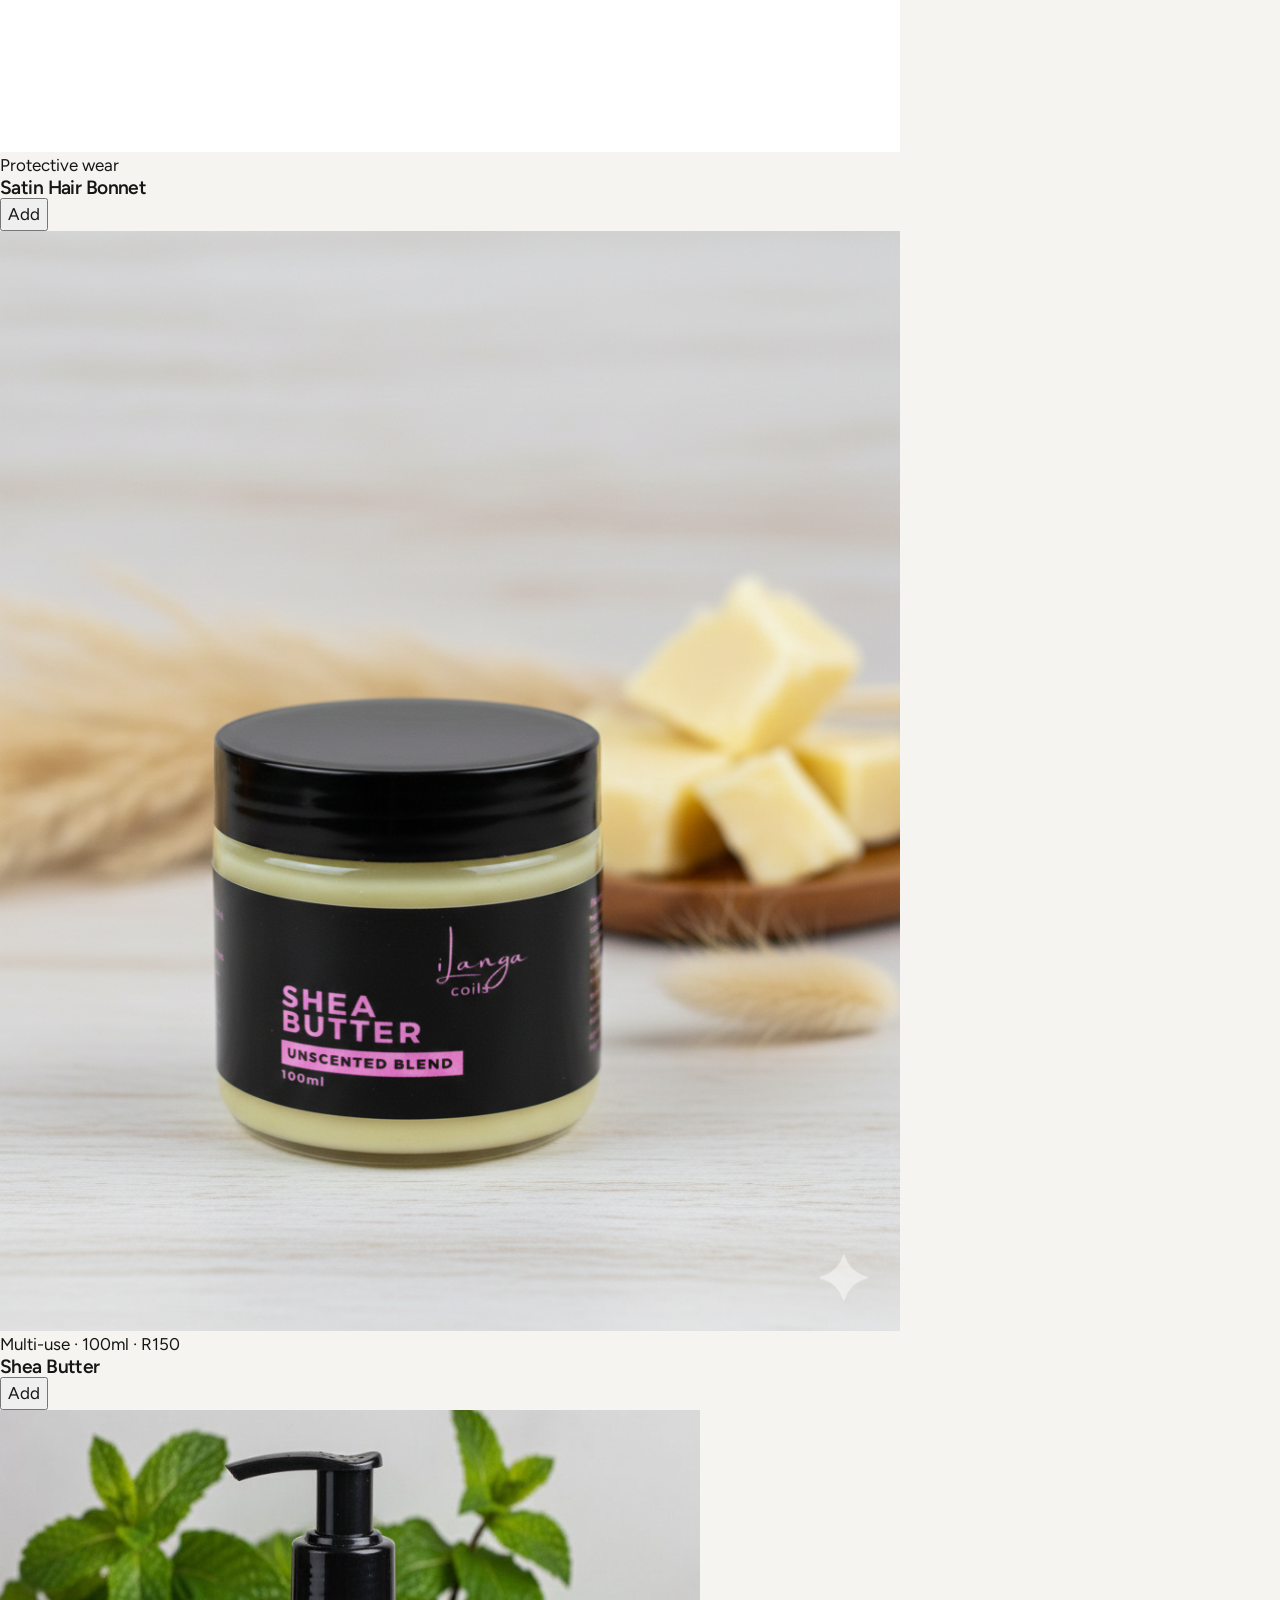
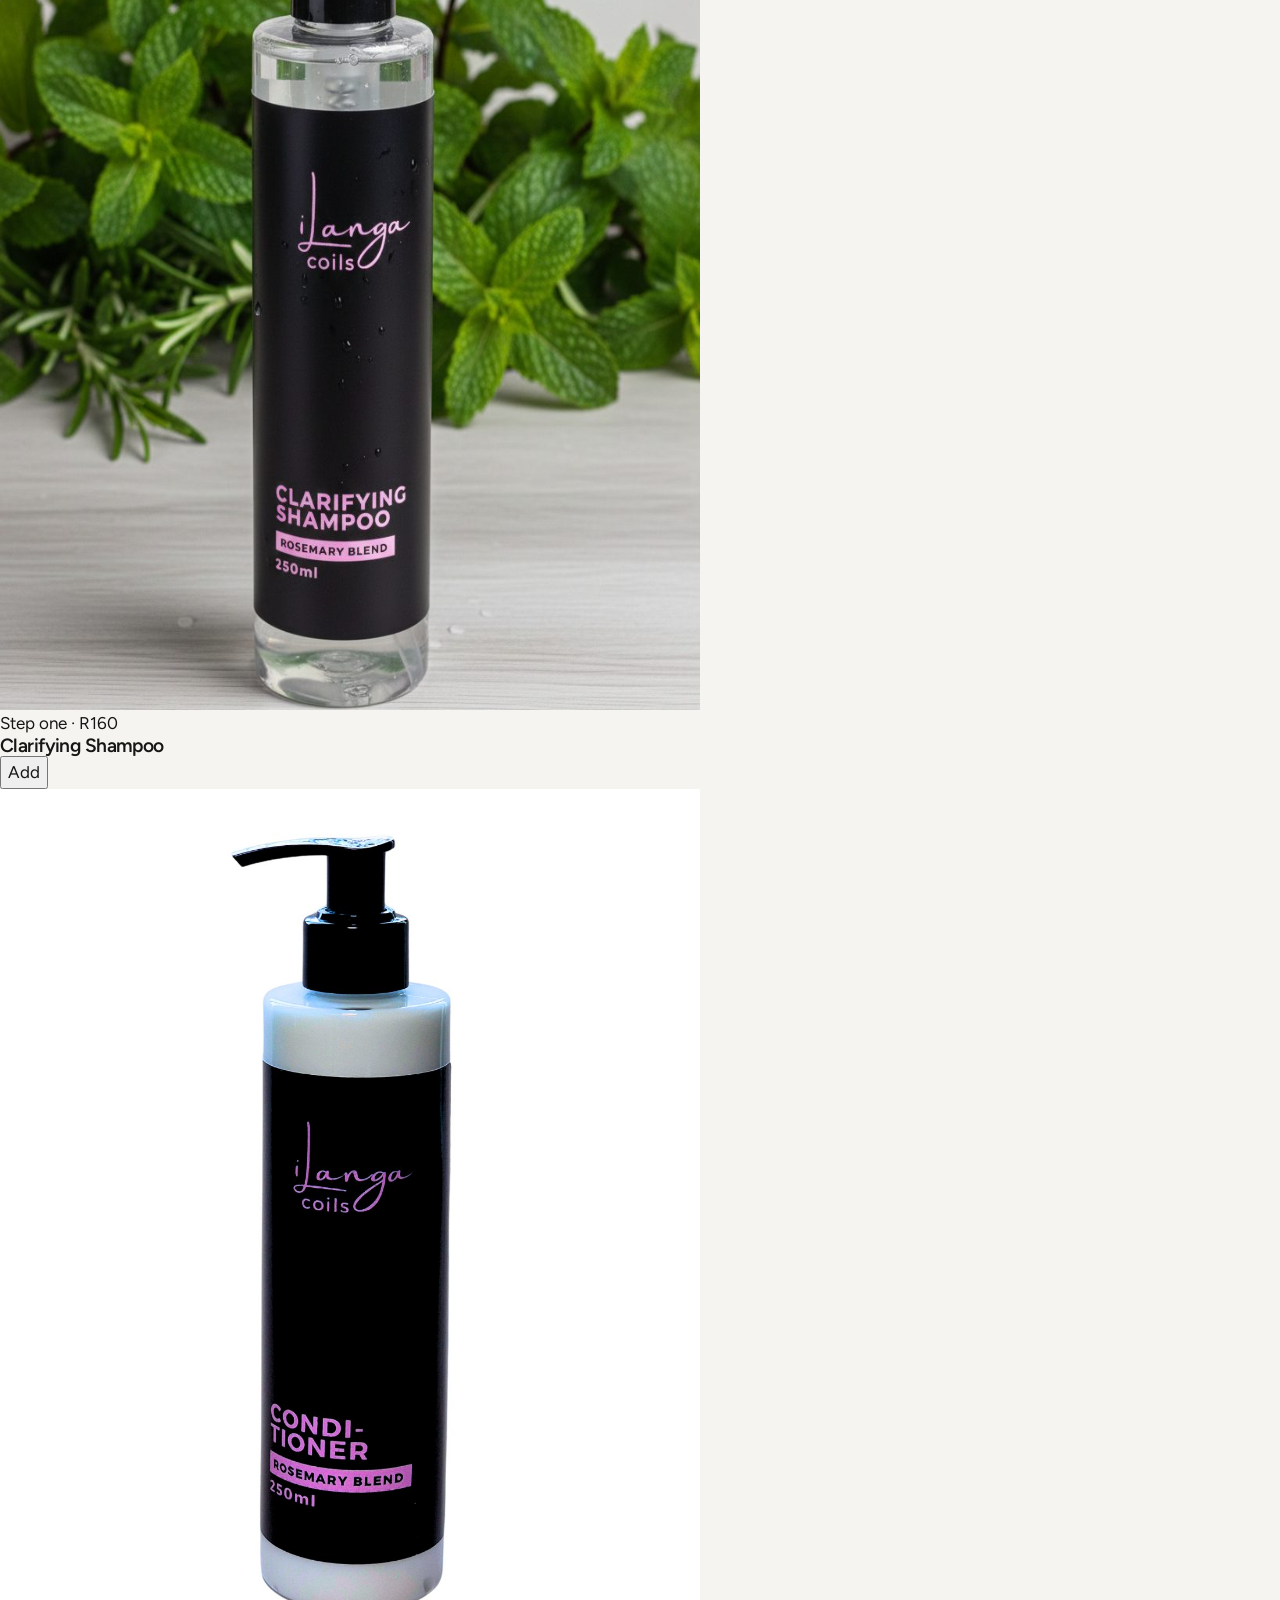
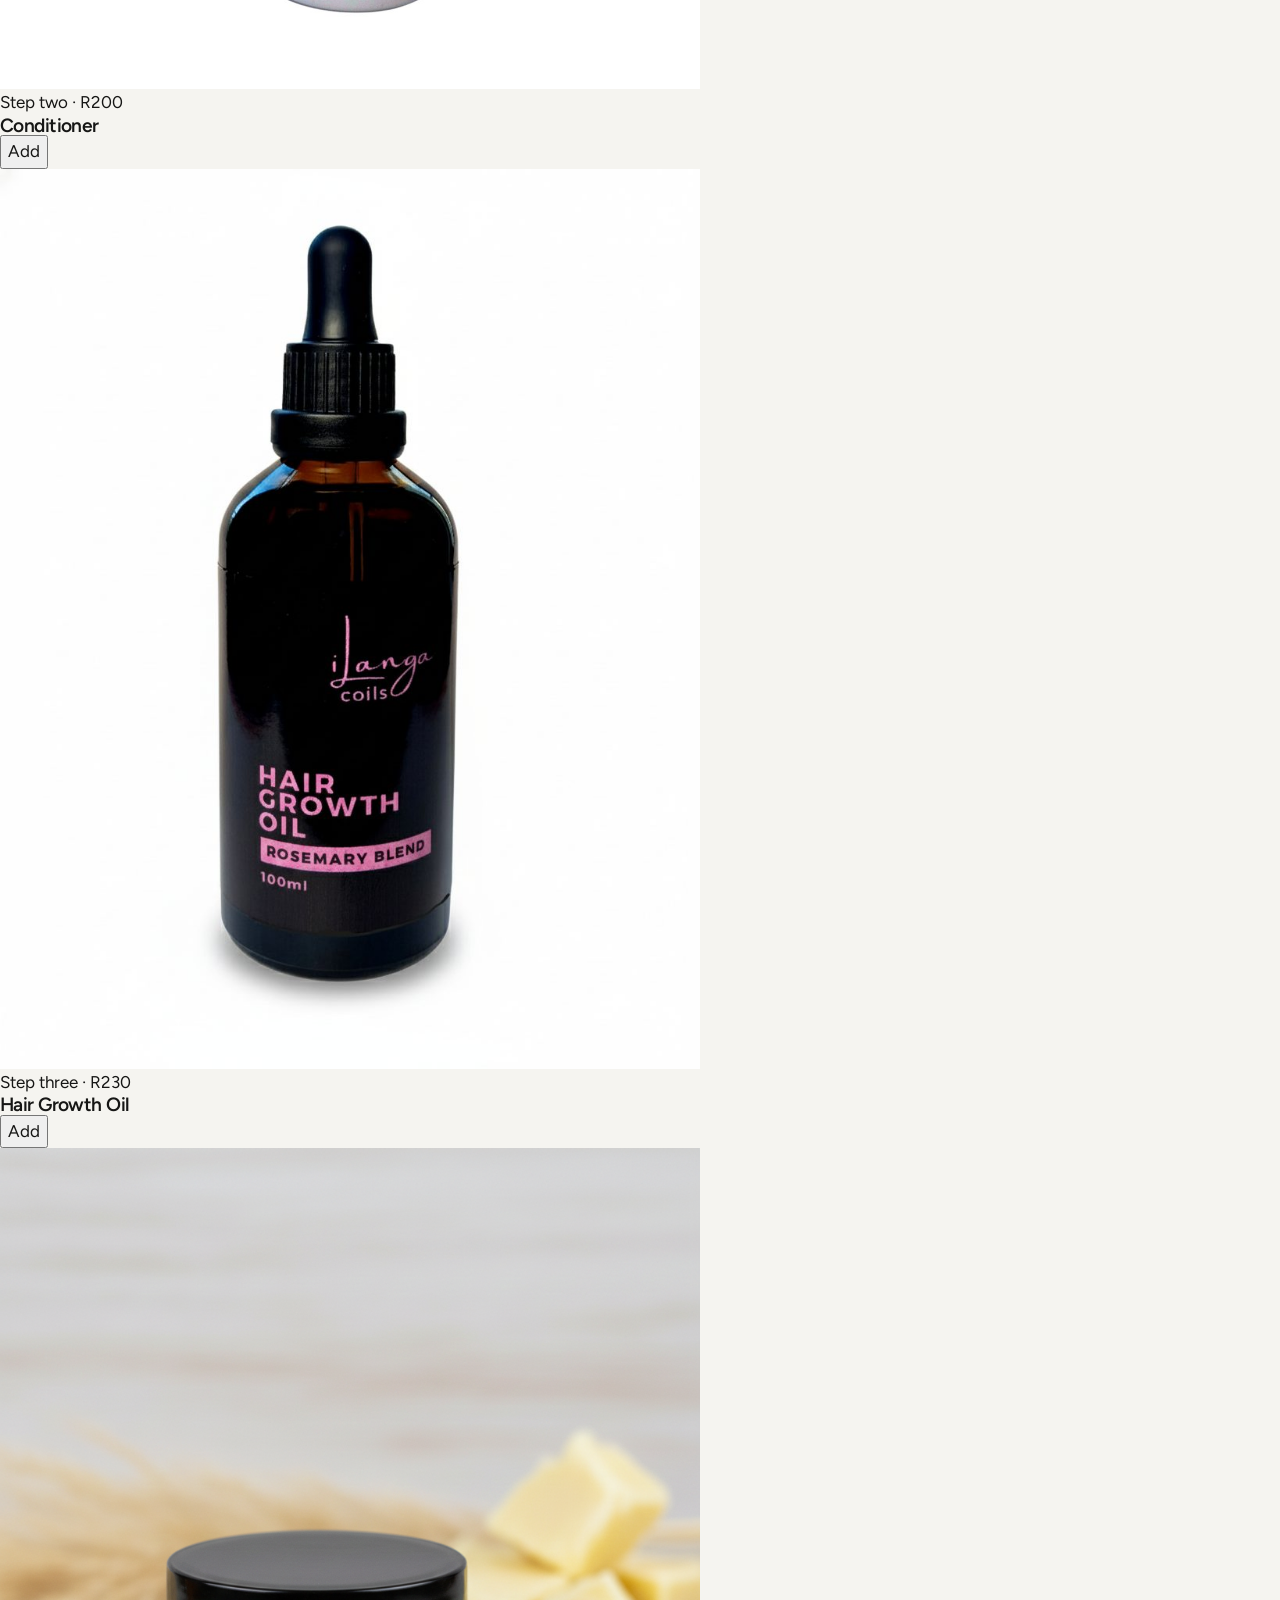
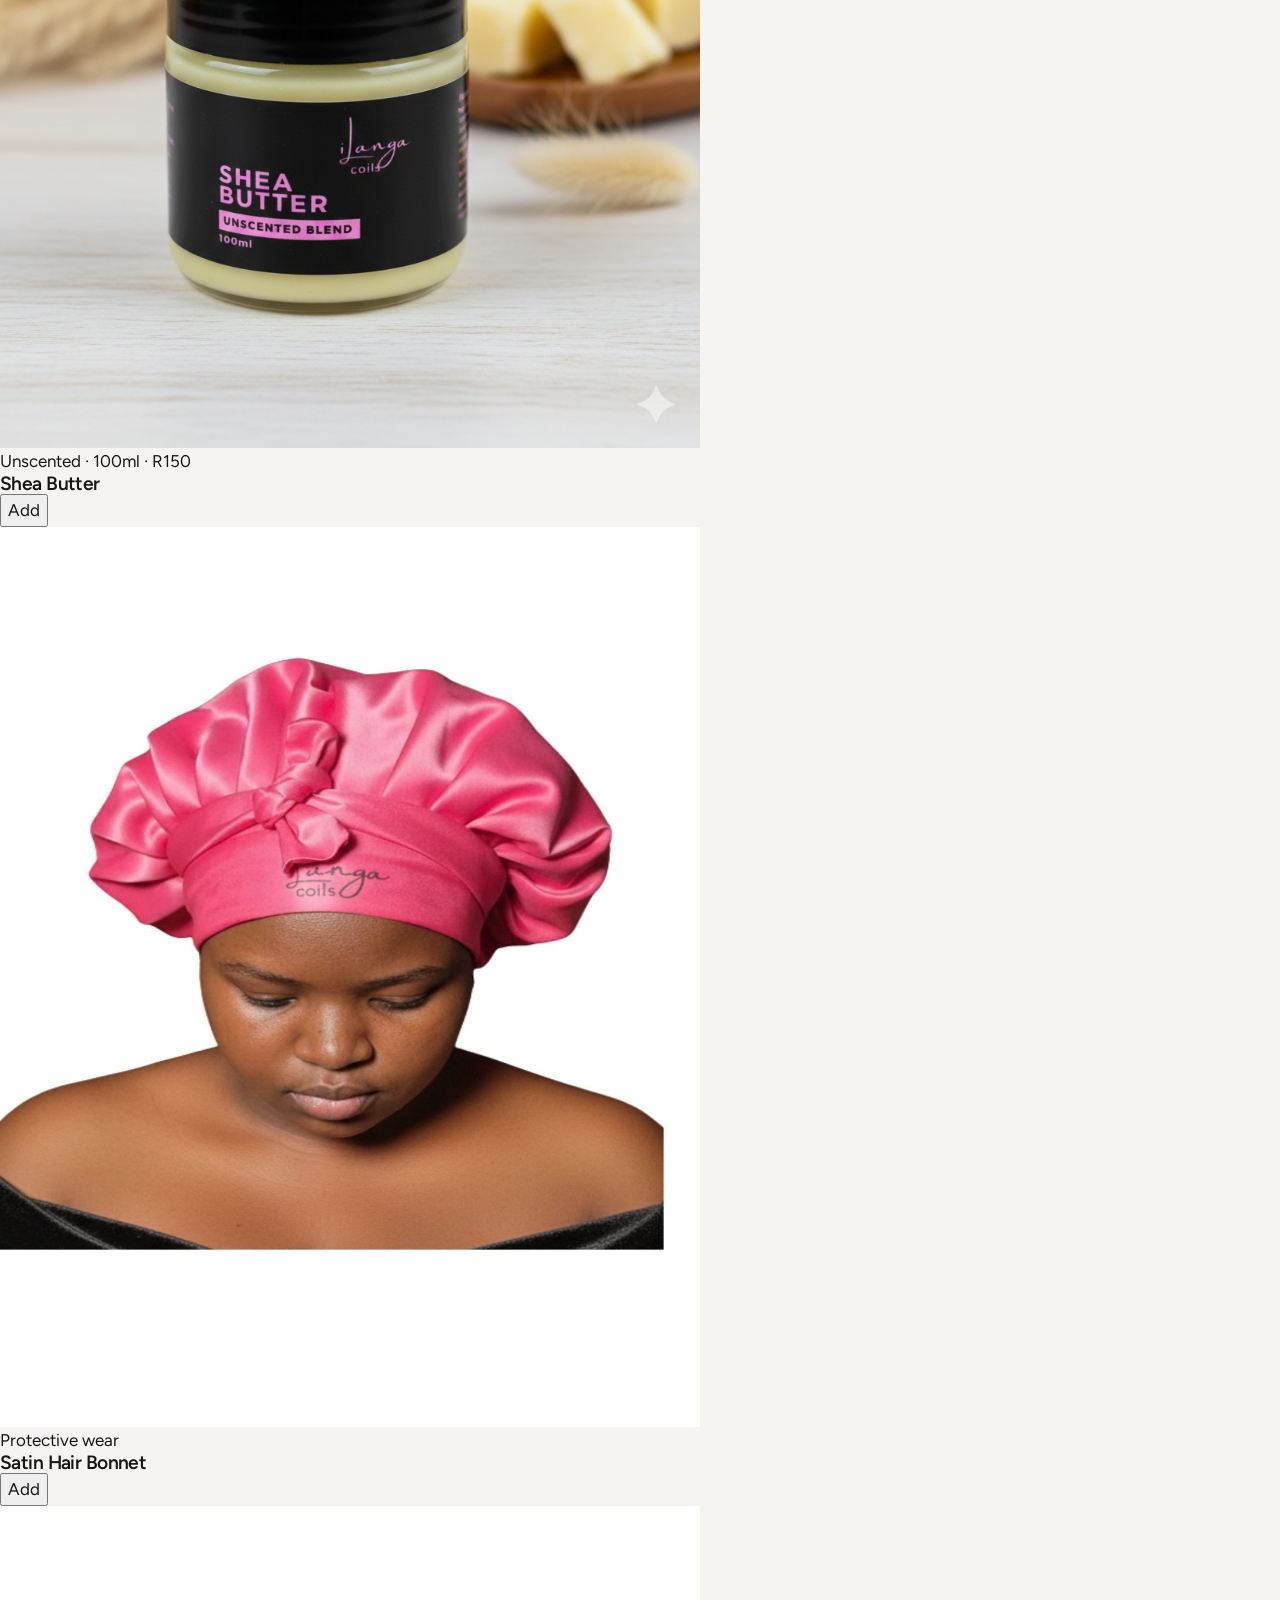
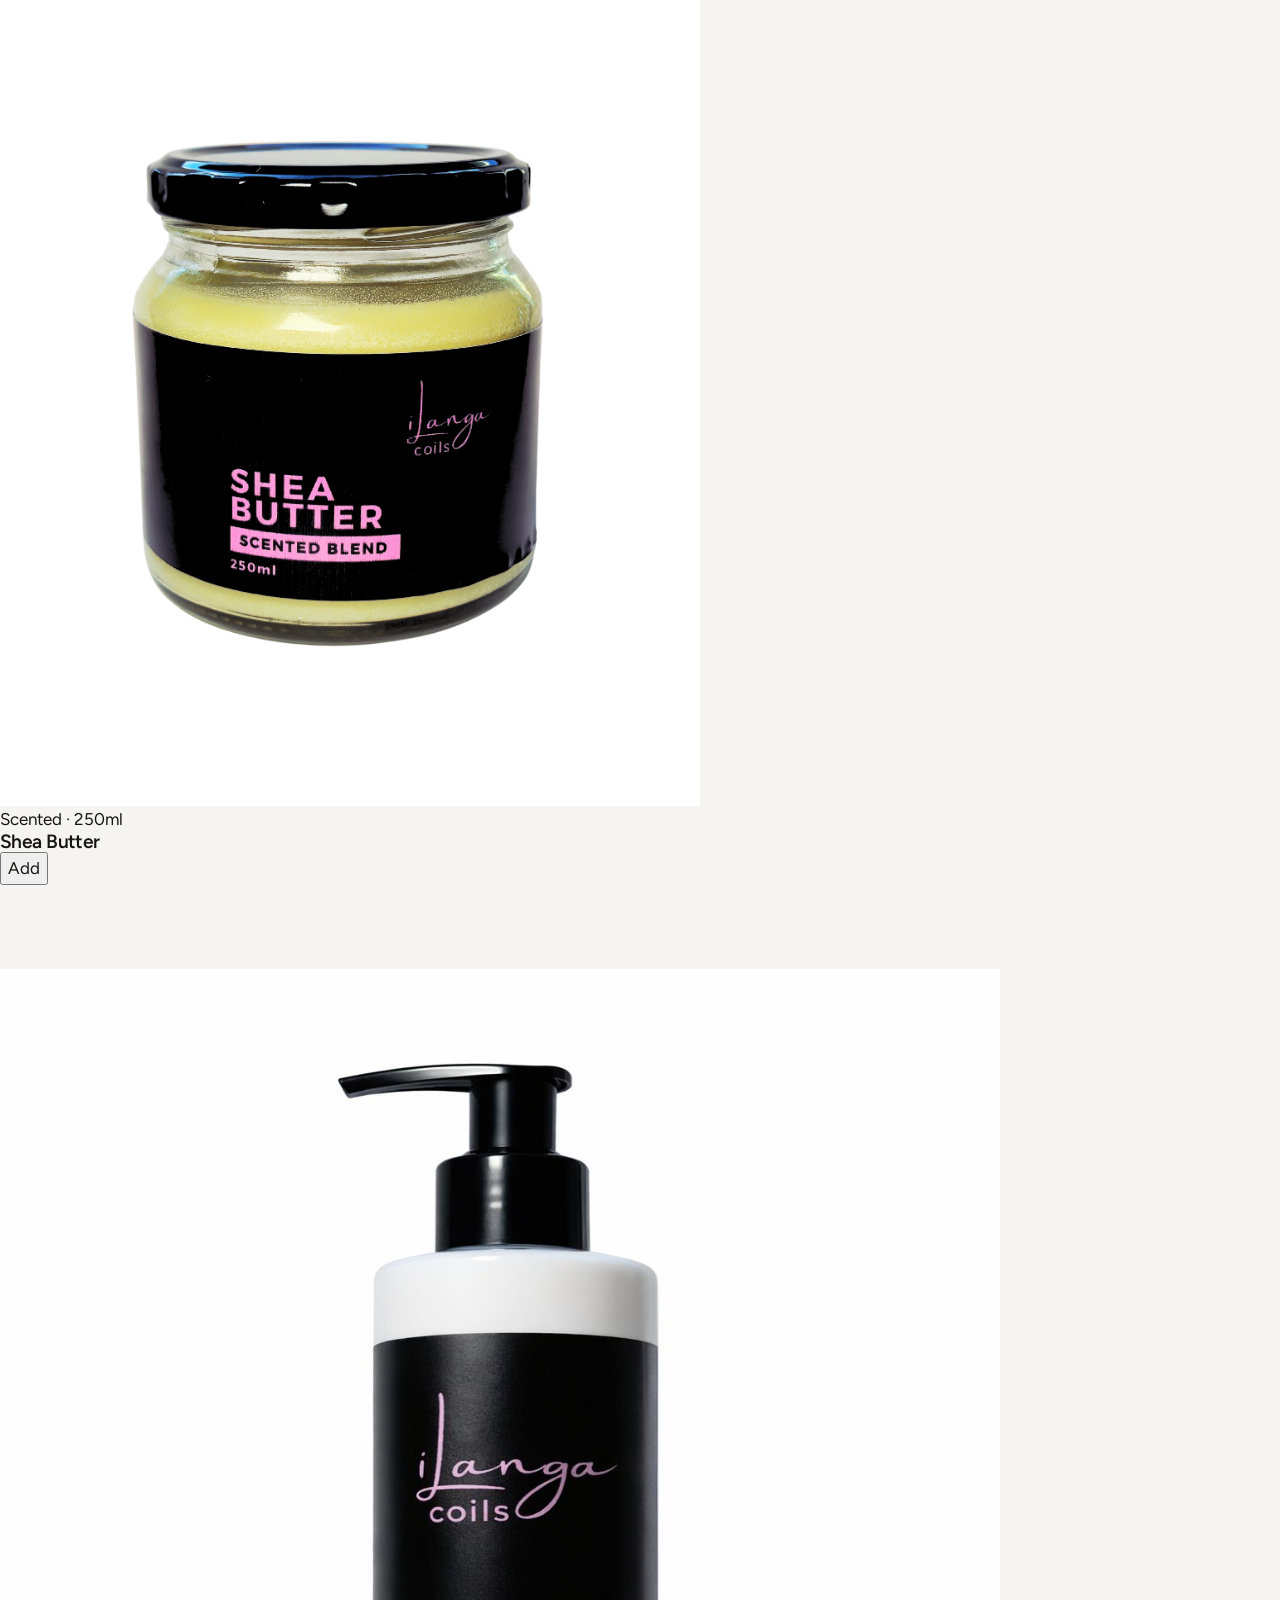
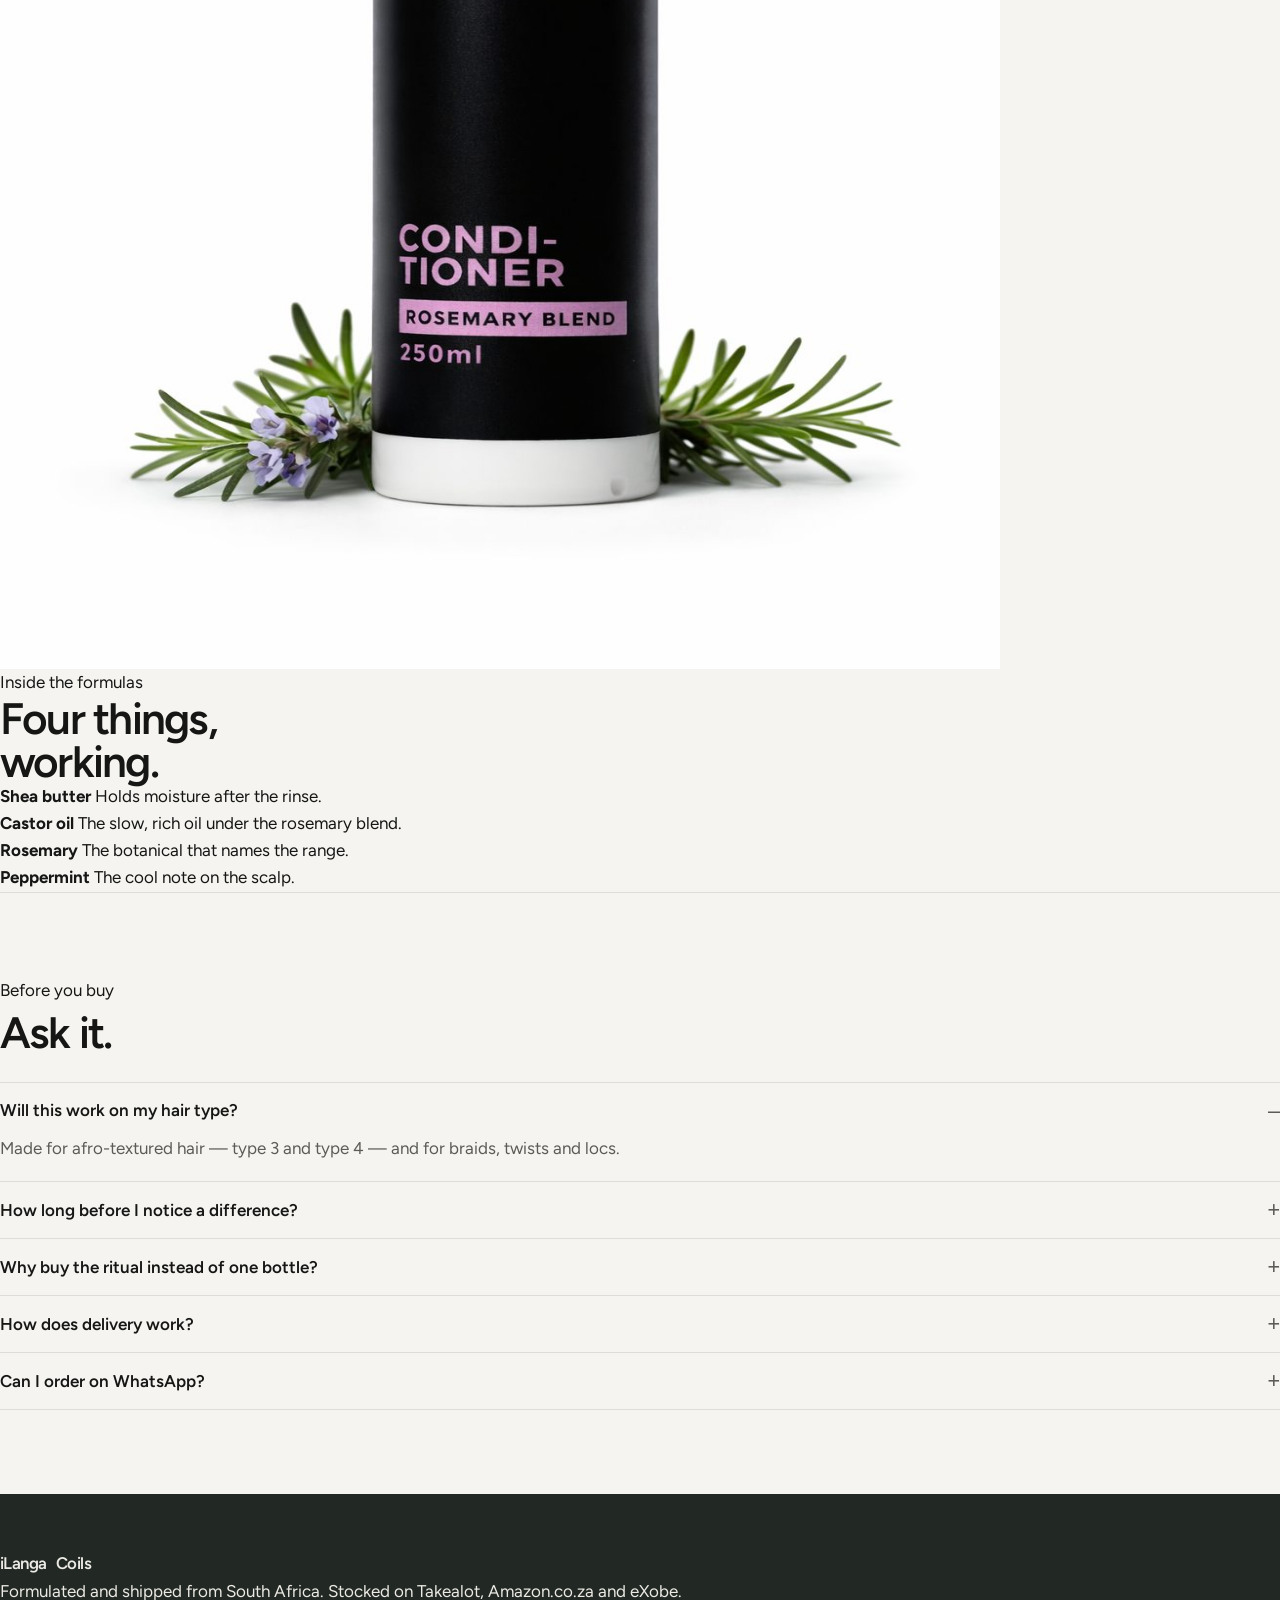
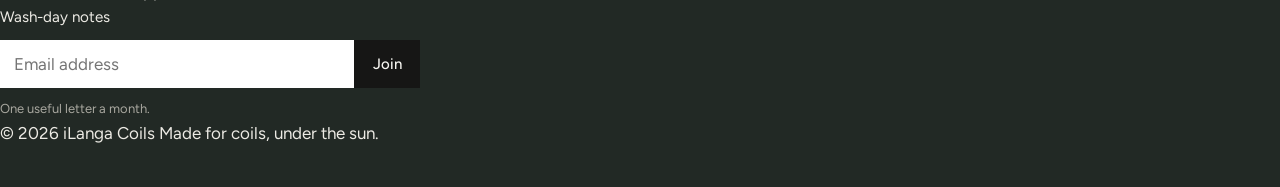
==== commit 6d1365db: "Add files via upload" ====
--- a/index.html
+++ b/index.html
@@ -1,40 +1,42 @@
 <!DOCTYPE html>
-<html lang="en-ZA" data-palette="parchment">
+<html lang="en-ZA" data-theme="girls">
 <head>
   <meta charset="UTF-8">
   <meta name="viewport" content="width=device-width, initial-scale=1.0">
-  <meta name="description" content="iLanga Coils — a three-step wash-day system for coils, curls and protective styles. Made in South Africa.">
+  <meta name="description" content="iLanga Coils — a wash-day system for coils, curls and protective styles. Named for the sun, made in South Africa.">
   <title>iLanga Coils</title>
+  <script>
+    try {
+      var theme = localStorage.getItem("ilanga-theme");
+      if (theme === "boys" || theme === "girls") {
+        document.documentElement.setAttribute("data-theme", theme);
+      }
+    } catch (e) {}
+  </script>
   <link rel="preconnect" href="https://fonts.googleapis.com">
   <link rel="preconnect" href="https://fonts.gstatic.com" crossorigin>
-  <link href="https://fonts.googleapis.com/css2?family=Figtree:ital,wght@0,400;0,500;0,600;1,400&family=Syne:wght@500;600;700&display=swap" rel="stylesheet">
+  <link href="https://fonts.googleapis.com/css2?family=Allura&family=Bricolage+Grotesque:opsz,wght@12..96,400;12..96,560;12..96,700&family=Figtree:ital,wght@0,400;0,500;0,600;1,400&display=swap" rel="stylesheet">
   <link rel="stylesheet" href="styles.css">
 </head>
 <body>
   <a class="skip-link" href="#main">Skip to content</a>
 
   <header class="header">
-    <div class="wrap header-inner">
+    <div class="shell header-inner">
       <a class="logo" href="#home">
-        <svg class="mark" viewBox="0 0 32 32" aria-hidden="true">
-          <circle cx="16" cy="16" r="3.2" fill="currentColor"/>
-          <path fill="none" stroke="currentColor" stroke-width="1.4" d="M16 6.2a9.8 9.8 0 1 1-8.5 4.9"/>
-          <path fill="none" stroke="currentColor" stroke-width="1.4" d="M16 2.8a13.2 13.2 0 1 1-11.4 6.6"/>
-        </svg>
-        iLanga Coils
+        <span class="logo-script">iLanga</span>
+        <span class="logo-plain">Coils</span>
       </a>
 
-      <div class="header-links">
-        <nav class="nav" id="nav">
-          <a href="#shop">Shop</a>
-          <a href="#routine">Routine</a>
-          <a href="#faq">FAQ</a>
-        </nav>
-
-        <button class="cart-btn" id="cartButton" type="button">
-          Cart <span id="cartCount">0</span>
-        </button>
-      </div>
+      <nav class="nav" id="nav">
+        <a href="#shop">Shop</a>
+        <a href="#ritual">Ritual</a>
+        <a href="#faq">FAQ</a>
+      </nav>
+
+      <button class="cart-btn" id="cartButton" type="button">
+        Bag <span id="cartCount">0</span>
+      </button>
 
       <button class="menu-btn" id="menuBtn" type="button" aria-label="Open menu" aria-expanded="false" aria-controls="nav">
         <span></span><span></span>
@@ -44,194 +46,232 @@
 
   <main id="main">
     <section class="hero" id="home">
-      <div class="wrap hero-inner">
-        <div class="hero-copy">
-          <p class="eyebrow">Haircare · South Africa</p>
-          <h1>Care for<br>coils.</h1>
-          <p class="lede">
-            A three-step wash-day system for afro-textured hair and protective styles,
-            built around shea butter, rosemary and peppermint.
-          </p>
-          <a class="btn" href="#shop">Shop the system</a>
-        </div>
-
-        <div class="hero-visual">
-          <img
-            src="Clarifying Shampoo - Rosemary Blend.jpeg"
-            alt="iLanga Coils clarifying shampoo, rosemary blend, 250ml"
-            width="900"
-            height="1200"
-            fetchpriority="high"
-          >
-        </div>
-      </div>
-    </section>
-
-    <section class="routine" id="routine">
-      <div class="wrap">
-        <ol class="steps">
-          <li>
-            <span>Cleanse</span>
+      <div class="hero-photo">
+        <img
+          src="Clarifying Shampoo - Rosemary Blend.jpeg"
+          alt="iLanga Coils clarifying shampoo with fresh rosemary and mint"
+          width="1200"
+          height="1500"
+          fetchpriority="high"
+        >
+      </div>
+
+      <div class="hero-panel">
+        <div class="path-switch" role="group" aria-label="Choose a version of the site">
+          <button type="button" data-theme="girls" aria-pressed="true">For girls</button>
+          <button type="button" data-theme="boys" aria-pressed="false">For boys</button>
+        </div>
+
+        <p class="kicker">Johannesburg · wash day</p>
+        <h1>
+          <span class="hero-script">iLanga</span>
+          <span class="hero-line">Named for the sun.</span>
+          <span class="hero-line">Made for coils.</span>
+        </h1>
+        <p class="lede" data-copy="girls">
+          A three-step rosemary ritual for afro-textured hair and protective styles —
+          shea, peppermint, and a Saturday that finally has an order.
+        </p>
+        <p class="lede" data-copy="boys" hidden>
+          The same rosemary system — shampoo, conditioner, oil — for afro-textured hair
+          and protective styles. Simple order. No extra theatre.
+        </p>
+        <a class="btn" href="#shop">Shop the ritual</a>
+      </div>
+
+      <svg class="coil-sun" viewBox="0 0 220 220" aria-hidden="true">
+        <circle cx="110" cy="110" r="14" fill="currentColor"/>
+        <path d="M110 48a62 62 0 1 1-53 31" fill="none" stroke="currentColor" stroke-width="3.2"/>
+        <path d="M110 28a82 82 0 1 1-71 41" fill="none" stroke="currentColor" stroke-width="3.2"/>
+        <path d="M110 10a100 100 0 1 1-86 50" fill="none" stroke="currentColor" stroke-width="3.2"/>
+      </svg>
+    </section>
+
+    <section class="ritual" id="ritual">
+      <div class="shell ritual-inner">
+        <div class="ritual-intro">
+          <p class="kicker">The sequence</p>
+          <h2 data-copy="girls">One wash day.<br>Three hands.</h2>
+          <h2 data-copy="boys" hidden>One wash day.<br>Three steps.</h2>
+          <p>The order is the product. Cleanse first, soften second, seal last — each step prepares the next.</p>
+        </div>
+
+        <ol class="path">
+          <li>
+            <b>Cleanse</b>
             <strong>Clarifying Shampoo</strong>
-            <p>Lifts build-up without stripping the strand.</p>
-          </li>
-          <li>
-            <span>Soften</span>
+            <p>Rosemary blend, 250ml. Lifts build-up without stripping the strand.</p>
+            <span>R160</span>
+          </li>
+          <li>
+            <b>Soften</b>
             <strong>Conditioner</strong>
-            <p>Restores slip so detangling is gentler.</p>
-          </li>
-          <li>
-            <span>Seal</span>
+            <p>Rosemary blend, 250ml. Restores slip so detangling stays gentle.</p>
+            <span>R200</span>
+          </li>
+          <li>
+            <b>Seal</b>
             <strong>Hair Growth Oil</strong>
-            <p>Rosemary blend for wash day and in between.</p>
+            <p>Rosemary blend, 100ml. For wash day, and the days in between.</p>
+            <span>R230</span>
           </li>
         </ol>
       </div>
     </section>
 
     <section class="shop" id="shop">
-      <div class="wrap">
-        <div class="section-head">
+      <div class="shell">
+        <div class="shop-head">
           <div>
-            <p class="eyebrow">The collection</p>
-            <h2>The range.</h2>
+            <p class="kicker">The collection</p>
+            <h2 data-copy="girls">On the dressing table.</h2>
+            <h2 data-copy="boys" hidden>On the shelf.</h2>
           </div>
-          <div class="section-head-aside">
-            <p>Start with the sequence, then add what your hair actually needs.</p>
-            <button class="btn" type="button" data-product="3-Step Growth System">Add the system · R699</button>
-          </div>
-        </div>
-
-        <ul class="products">
-          <li>
-            <article class="product">
-              <div class="product-image fill">
-                <img src="Clarifying Shampoo - Rosemary Blend2.jpeg" alt="Clarifying Shampoo, rosemary blend, 250ml" width="800" height="1000" loading="lazy">
-              </div>
-              <div class="product-meta">
-                <p>Step one · 250ml</p>
-                <h3>Clarifying Shampoo</h3>
-                <button type="button" data-product="Clarifying Shampoo">Add</button>
-              </div>
-            </article>
-          </li>
-          <li>
-            <article class="product">
-              <div class="product-image">
-                <img src="Clarifying Conditioner - Rosemary Blend2.jpeg" alt="Conditioner, rosemary blend, 250ml" width="800" height="1000" loading="lazy">
-              </div>
-              <div class="product-meta">
-                <p>Step two · 250ml</p>
-                <h3>Conditioner</h3>
-                <button type="button" data-product="Conditioner">Add</button>
-              </div>
-            </article>
-          </li>
-          <li>
-            <article class="product">
-              <div class="product-image">
-                <img src="Hair Growth Oil1.jpeg" alt="Hair Growth Oil, rosemary blend, 100ml" width="800" height="1000" loading="lazy">
-              </div>
-              <div class="product-meta">
-                <p>Step three · 100ml</p>
-                <h3>Hair Growth Oil</h3>
-                <button type="button" data-product="Hair Growth Oil">Add</button>
-              </div>
-            </article>
-          </li>
-          <li>
-            <article class="product">
-              <div class="product-image fill">
-                <img src="Premium Shea Butter Small1.png" alt="Shea butter, unscented blend, 100ml" width="800" height="1000" loading="lazy">
-              </div>
-              <div class="product-meta">
-                <p>Unscented · 100ml</p>
-                <h3>Shea Butter</h3>
-                <button type="button" data-product="Shea Butter 100ml">Add</button>
-              </div>
-            </article>
-          </li>
-          <li>
-            <article class="product">
-              <div class="product-image">
-                <img src="Premium Shea Butter Large1.png" alt="Shea butter, scented blend, 250ml" width="800" height="1000" loading="lazy">
-              </div>
-              <div class="product-meta">
-                <p>Scented · 250ml</p>
-                <h3>Shea Butter</h3>
-                <button type="button" data-product="Shea Butter 250ml">Add</button>
-              </div>
-            </article>
-          </li>
-          <li>
-            <article class="product">
-              <div class="product-image fill">
-                <img src="iLanga Coils Hair Bonnet2.jpeg" alt="Woman wearing the iLanga Coils satin hair bonnet" width="800" height="1000" loading="lazy">
-              </div>
-              <div class="product-meta">
-                <p>Protective wear</p>
-                <h3>Satin Hair Bonnet</h3>
-                <button type="button" data-product="Satin Hair Bonnet">Add</button>
-              </div>
-            </article>
+          <button class="btn" type="button" data-product="3-Step Growth System">Add the ritual · R699</button>
+        </div>
+
+        <div class="shelf">
+          <article class="tile tile-portrait" data-theme-only="girls">
+            <img src="iLanga Coils Hair Bonnet2.jpeg" alt="Satin hair bonnet, worn" width="900" height="1100" loading="lazy">
+            <div class="tile-meta">
+              <p>Protective wear</p>
+              <h3>Satin Hair Bonnet</h3>
+              <button type="button" data-product="Satin Hair Bonnet">Add</button>
+            </div>
+          </article>
+
+          <article class="tile tile-portrait" data-theme-only="boys">
+            <img src="Premium Shea Butter Small1.png" alt="Shea butter on a wooden table" width="900" height="1100" loading="lazy">
+            <div class="tile-meta">
+              <p>Multi-use · 100ml · R150</p>
+              <h3>Shea Butter</h3>
+              <button type="button" data-product="Shea Butter 100ml">Add</button>
+            </div>
+          </article>
+
+          <article class="tile">
+            <div class="tile-frame fill">
+              <img src="Clarifying Shampoo - Rosemary Blend2.jpeg" alt="Clarifying Shampoo, 250ml" width="700" height="900" loading="lazy">
+            </div>
+            <div class="tile-meta">
+              <p>Step one · R160</p>
+              <h3>Clarifying Shampoo</h3>
+              <button type="button" data-product="Clarifying Shampoo">Add</button>
+            </div>
+          </article>
+
+          <article class="tile">
+            <div class="tile-frame">
+              <img src="Clarifying Conditioner - Rosemary Blend2.jpeg" alt="Conditioner, 250ml" width="700" height="900" loading="lazy">
+            </div>
+            <div class="tile-meta">
+              <p>Step two · R200</p>
+              <h3>Conditioner</h3>
+              <button type="button" data-product="Conditioner">Add</button>
+            </div>
+          </article>
+
+          <article class="tile">
+            <div class="tile-frame">
+              <img src="Hair Growth Oil1.jpeg" alt="Hair Growth Oil, 100ml" width="700" height="900" loading="lazy">
+            </div>
+            <div class="tile-meta">
+              <p>Step three · R230</p>
+              <h3>Hair Growth Oil</h3>
+              <button type="button" data-product="Hair Growth Oil">Add</button>
+            </div>
+          </article>
+
+          <article class="tile" data-theme-only="girls">
+            <div class="tile-frame fill">
+              <img src="Premium Shea Butter Small1.png" alt="Shea butter, unscented, 100ml" width="700" height="900" loading="lazy">
+            </div>
+            <div class="tile-meta">
+              <p>Unscented · 100ml · R150</p>
+              <h3>Shea Butter</h3>
+              <button type="button" data-product="Shea Butter 100ml">Add</button>
+            </div>
+          </article>
+
+          <article class="tile" data-theme-only="boys">
+            <div class="tile-frame fill">
+              <img src="iLanga Coils Hair Bonnet2.jpeg" alt="Satin hair bonnet" width="700" height="900" loading="lazy">
+            </div>
+            <div class="tile-meta">
+              <p>Protective wear</p>
+              <h3>Satin Hair Bonnet</h3>
+              <button type="button" data-product="Satin Hair Bonnet">Add</button>
+            </div>
+          </article>
+
+          <article class="tile">
+            <div class="tile-frame">
+              <img src="Premium Shea Butter Large1.png" alt="Shea butter, scented, 250ml" width="700" height="900" loading="lazy">
+            </div>
+            <div class="tile-meta">
+              <p>Scented · 250ml</p>
+              <h3>Shea Butter</h3>
+              <button type="button" data-product="Shea Butter 250ml">Add</button>
+            </div>
+          </article>
+        </div>
+      </div>
+    </section>
+
+    <section class="materia" id="ingredients">
+      <div class="materia-photo">
+        <img src="Clarifying Conditioner - Rosemary Blend1.jpeg" alt="Conditioner bottle with rosemary sprigs" width="1000" height="1300" loading="lazy">
+      </div>
+      <div class="materia-copy">
+        <p class="kicker light">Inside the formulas</p>
+        <h2>Four things,<br>working.</h2>
+        <ul class="rays">
+          <li>
+            <strong>Shea butter</strong>
+            <span>Holds moisture after the rinse.</span>
+          </li>
+          <li>
+            <strong>Castor oil</strong>
+            <span>The slow, rich oil under the rosemary blend.</span>
+          </li>
+          <li>
+            <strong>Rosemary</strong>
+            <span>The botanical that names the range.</span>
+          </li>
+          <li>
+            <strong>Peppermint</strong>
+            <span>The cool note on the scalp.</span>
           </li>
         </ul>
       </div>
     </section>
 
-    <section class="ingredients" id="ingredients">
-      <div class="wrap ingredients-inner">
-        <div>
-          <p class="eyebrow">Inside the formulas</p>
-          <h2>Four ingredients.</h2>
-        </div>
-        <dl>
-          <div>
-            <dt>Shea butter</dt>
-            <dd>Helps hold moisture in after washing.</dd>
-          </div>
-          <div>
-            <dt>Castor oil</dt>
-            <dd>A rich, slow-absorbing oil used across the range.</dd>
-          </div>
-          <div>
-            <dt>Rosemary</dt>
-            <dd>A traditional botanical in the scalp-focused formulas.</dd>
-          </div>
-          <div>
-            <dt>Peppermint</dt>
-            <dd>The cooling, fresh note of the routine.</dd>
-          </div>
-        </dl>
-      </div>
-    </section>
-
     <section class="faq" id="faq">
-      <div class="wrap faq-inner">
-        <div>
-          <p class="eyebrow">Before you buy</p>
-          <h2>Questions</h2>
+      <div class="shell faq-inner">
+        <div class="faq-title">
+          <p class="kicker">Before you buy</p>
+          <h2>Ask it.</h2>
         </div>
         <div class="faq-list">
           <details open>
             <summary>Will this work on my hair type?</summary>
-            <p>It is made for afro-textured hair, including type 3 and type 4 textures, and for protective styles such as braids, twists and locs.</p>
+            <p>Made for afro-textured hair — type 3 and type 4 — and for braids, twists and locs.</p>
           </details>
           <details>
             <summary>How long before I notice a difference?</summary>
-            <p>Give any routine a full cycle before judging it. Hair changes gradually. The first change is often a better wash day and less breakage.</p>
+            <p>Give a routine a full cycle. The first change is usually a better wash day, and less breakage.</p>
           </details>
           <details>
-            <summary>Why buy the system instead of one product?</summary>
-            <p>The three products are meant to be used in sequence. The bundle also costs less than buying them separately.</p>
+            <summary>Why buy the ritual instead of one bottle?</summary>
+            <p>The three are meant to be used in order. The set also costs less than buying them apart.</p>
           </details>
           <details>
             <summary>How does delivery work?</summary>
-            <p>We deliver nationwide. Courier timing will be confirmed with your order. Free delivery over R650.</p>
+            <p>Nationwide. Courier timing is confirmed with your order. Free over R650.</p>
           </details>
           <details>
             <summary>Can I order on WhatsApp?</summary>
-            <p>Yes. Send your order and delivery address and the team can confirm it directly.</p>
+            <p>Yes. Send the order and a delivery address and the team can confirm it there.</p>
           </details>
         </div>
       </div>
@@ -239,38 +279,31 @@
   </main>
 
   <footer class="footer">
-    <div class="wrap footer-inner">
-      <div class="footer-brand">
-        <a class="logo" href="#home">iLanga Coils</a>
-        <p>Wash-day care for coils, curls and protective styles. Formulated and shipped from South Africa.</p>
+    <div class="shell footer-grid">
+      <div>
+        <a class="logo" href="#home">
+          <span class="logo-script">iLanga</span>
+          <span class="logo-plain">Coils</span>
+        </a>
+        <p>Formulated and shipped from South Africa. Stocked on Takealot, Amazon.co.za and eXobe.</p>
       </div>
 
       <form id="newsletterForm" class="signup">
-        <label for="email">Notes, restocks, new releases</label>
+        <label for="email">Wash-day notes</label>
         <div class="signup-row">
           <input id="email" name="email" type="email" autocomplete="email" placeholder="Email address" required>
           <button class="btn" type="submit">Join</button>
         </div>
-        <p class="signup-note" id="newsletterMessage">One useful email a month. Unsubscribe any time.</p>
+        <p class="signup-note" id="newsletterMessage">One useful letter a month.</p>
       </form>
-
-      <div class="footer-meta">
-        <p>Stocked on Takealot, Amazon.co.za and eXobe.</p>
-        <p>© 2026 iLanga Coils</p>
-      </div>
+    </div>
+    <div class="shell footer-end">
+      <span>© 2026 iLanga Coils</span>
+      <span>Made for coils, under the sun.</span>
     </div>
   </footer>
 
   <div class="toast" id="toast" role="status" aria-live="polite"></div>
-
-  <div class="palette-bar" role="region" aria-label="Colour palette samples">
-    <p>Samples</p>
-    <button type="button" data-palette="parchment" aria-pressed="true">Parchment</button>
-    <button type="button" data-palette="blush">Blush</button>
-    <button type="button" data-palette="rosemary">Rosemary</button>
-    <button type="button" data-palette="night">Night</button>
-  </div>
-
   <script src="script.js"></script>
 </body>
 </html>
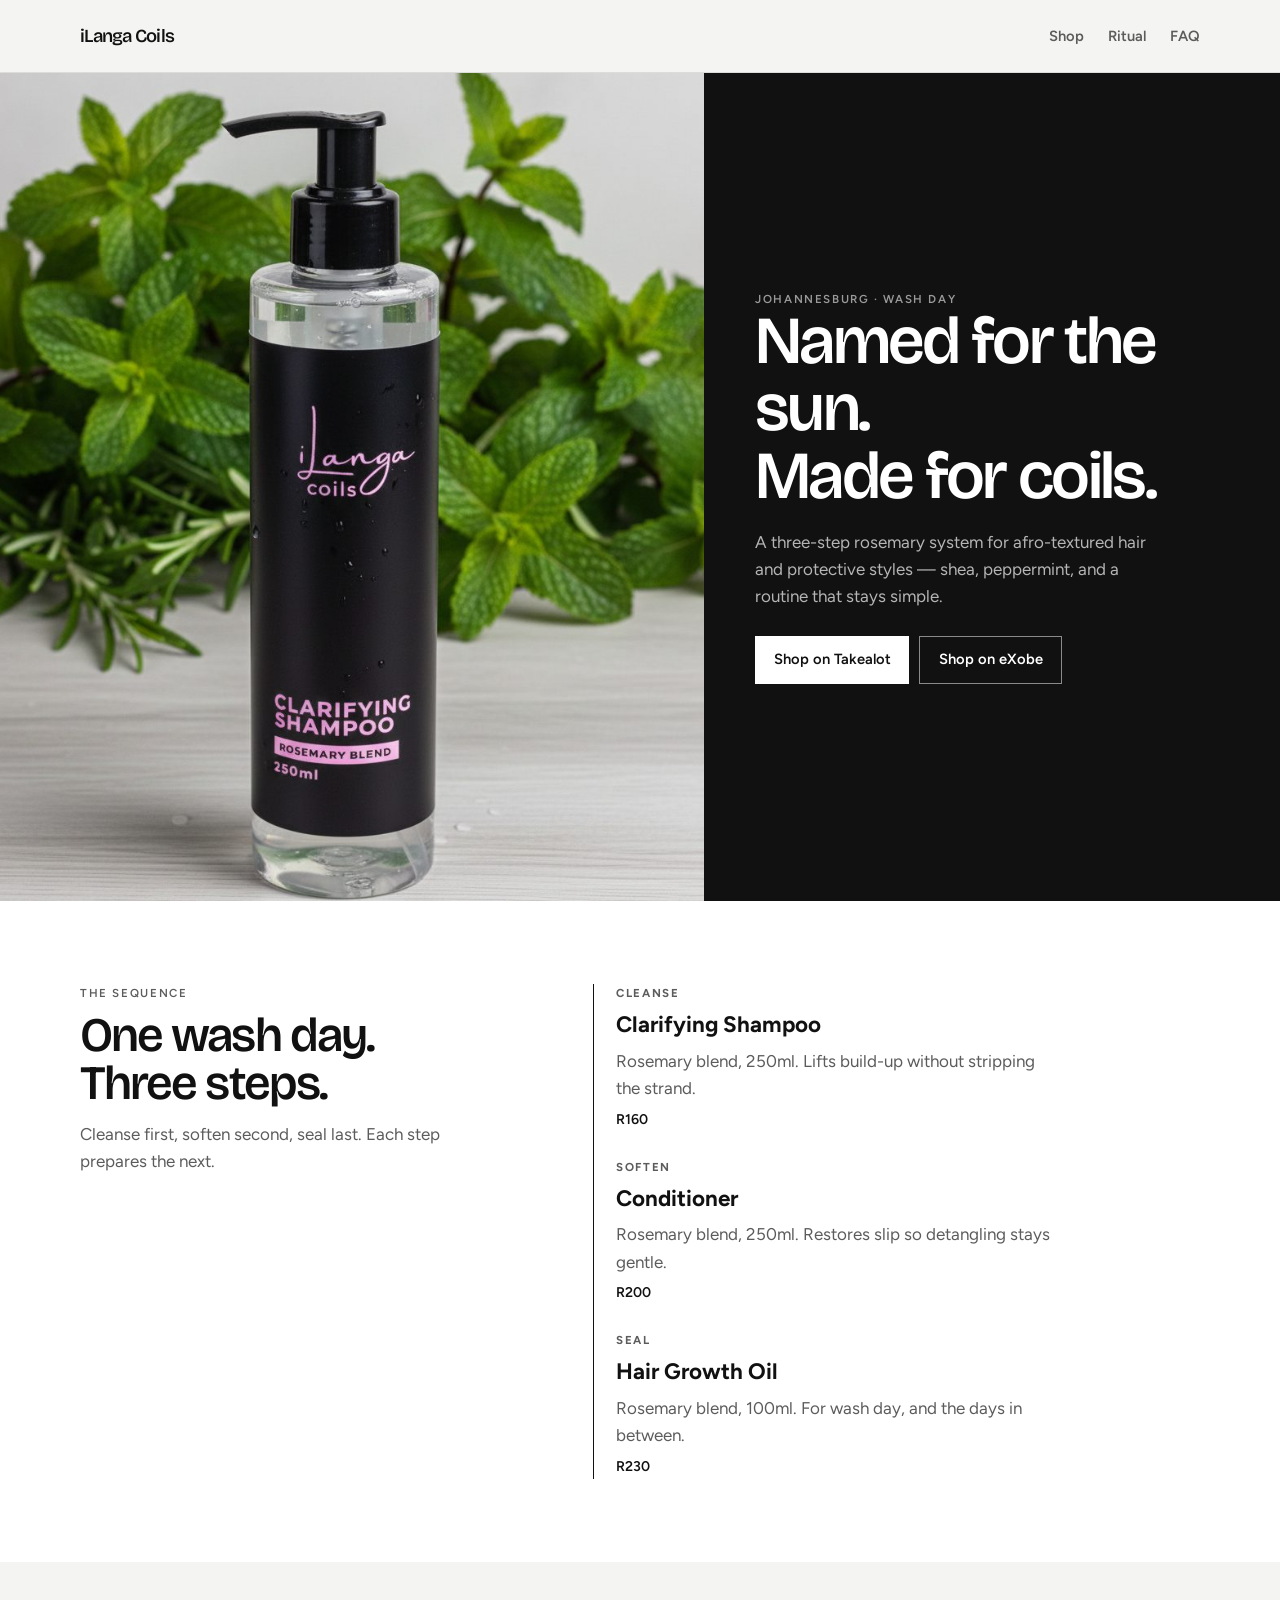
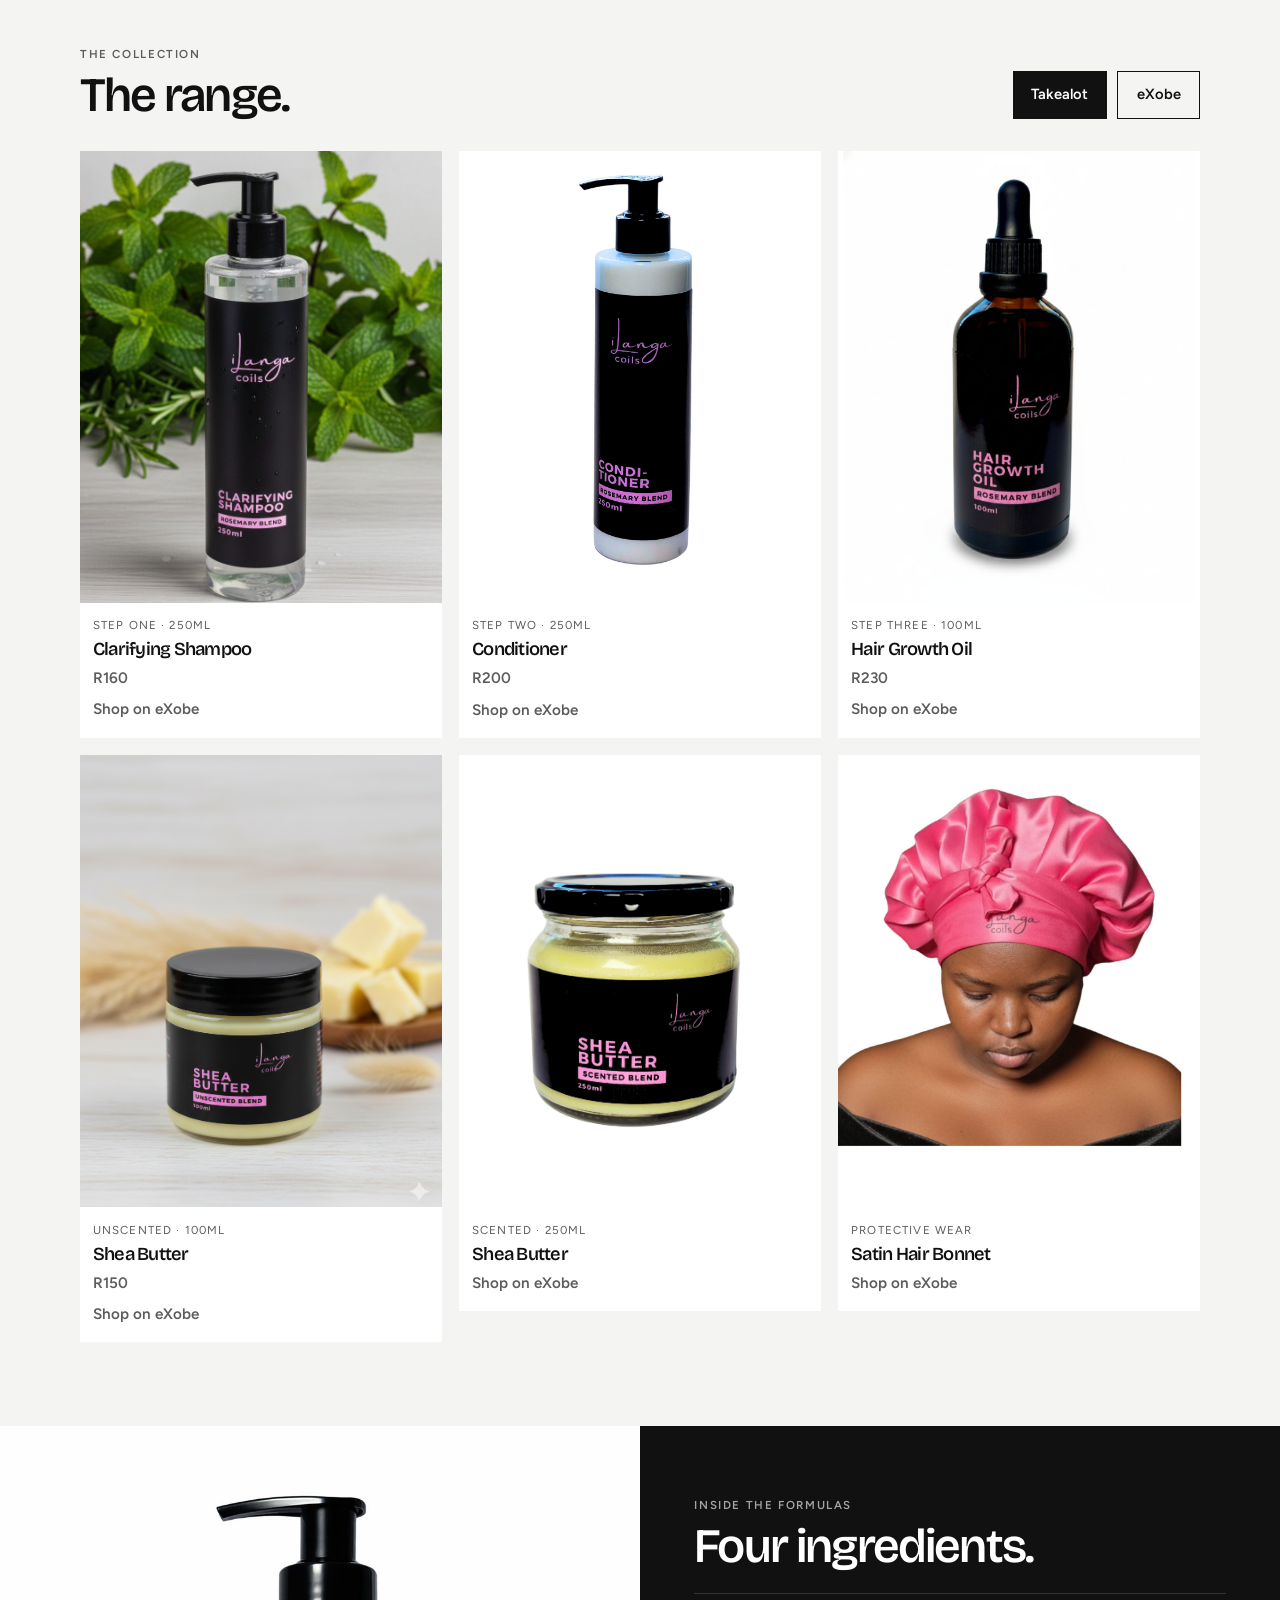
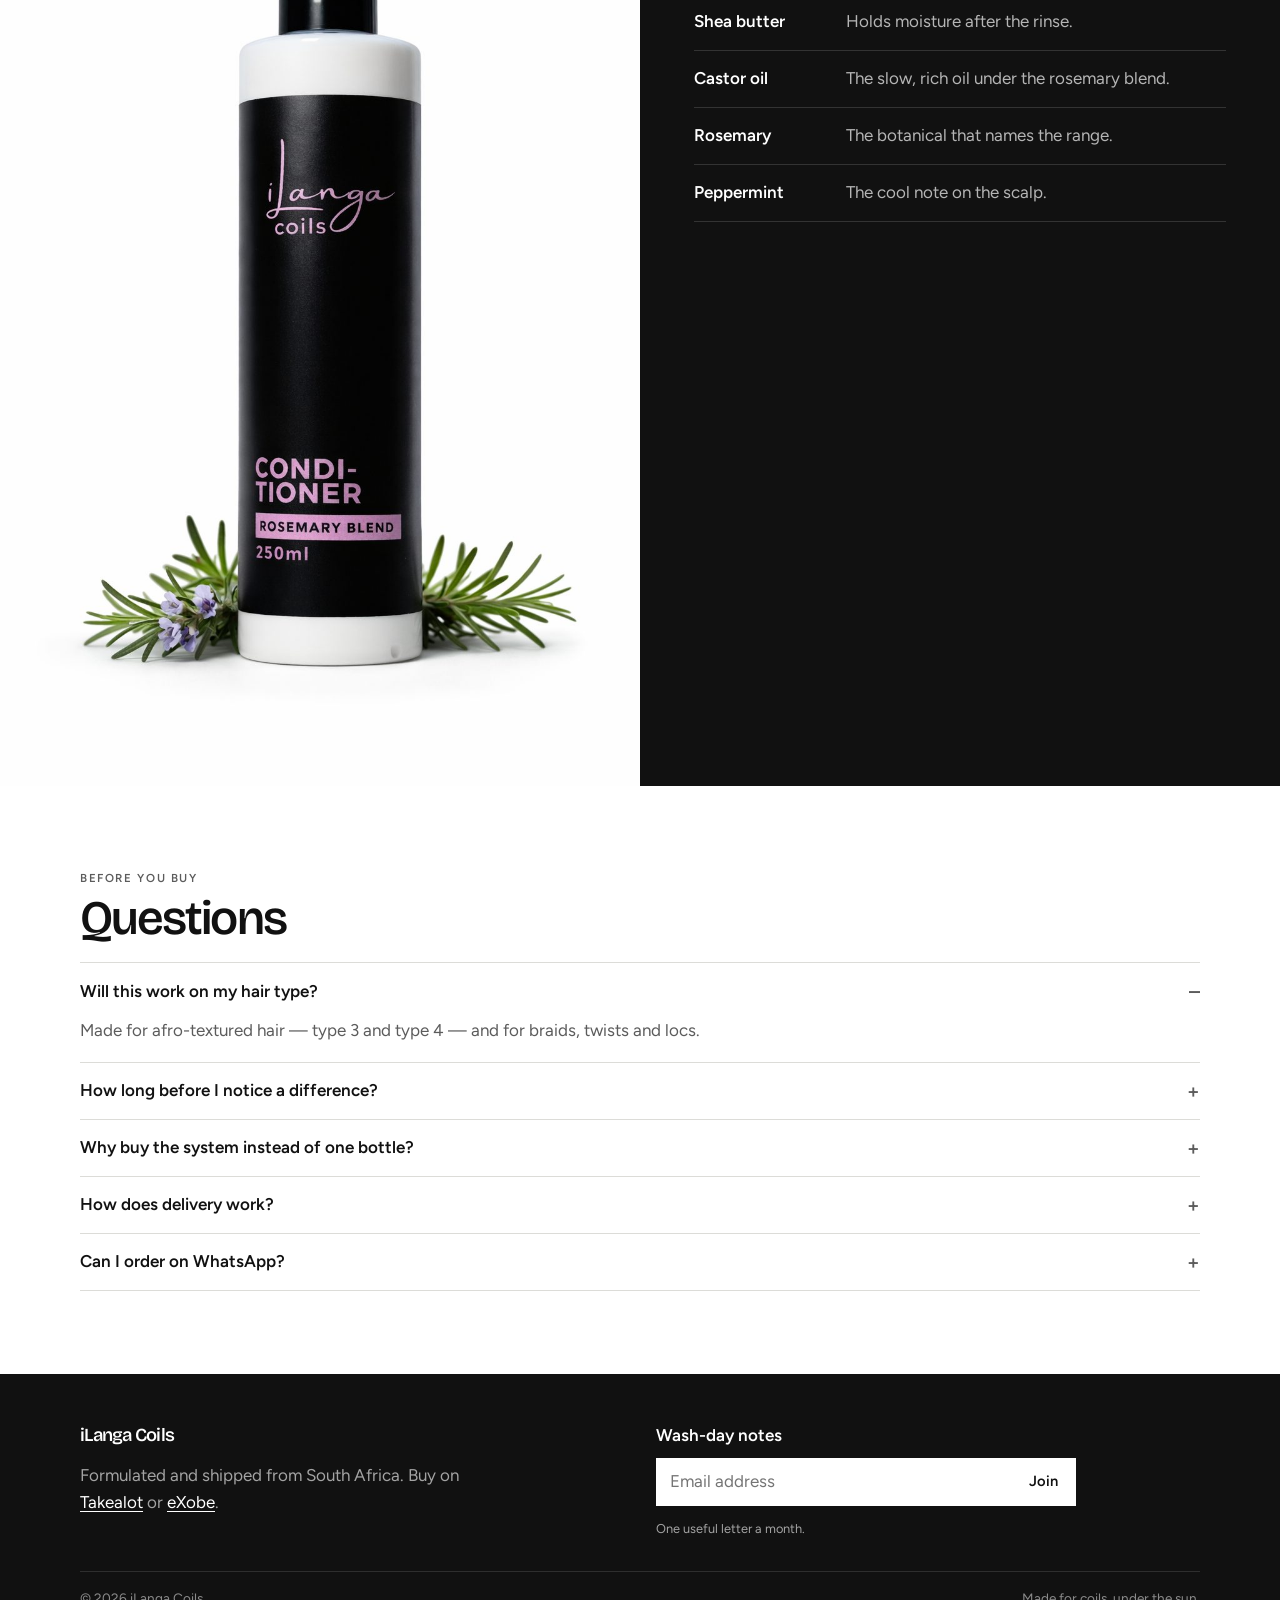
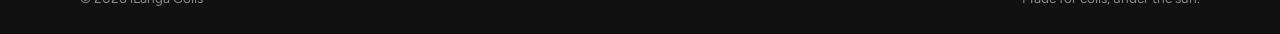
==== commit 724fc018: "Replace the pink draft with a unisex page and send shoppers to Takealot and eXobe. Co-authored-by: C" ====
--- a/index.html
+++ b/index.html
@@ -1,21 +1,13 @@
 <!DOCTYPE html>
-<html lang="en-ZA" data-theme="girls">
+<html lang="en-ZA">
 <head>
   <meta charset="UTF-8">
   <meta name="viewport" content="width=device-width, initial-scale=1.0">
-  <meta name="description" content="iLanga Coils — a wash-day system for coils, curls and protective styles. Named for the sun, made in South Africa.">
+  <meta name="description" content="iLanga Coils — a three-step wash-day system for coils, curls and protective styles. Made in South Africa.">
   <title>iLanga Coils</title>
-  <script>
-    try {
-      var theme = localStorage.getItem("ilanga-theme");
-      if (theme === "boys" || theme === "girls") {
-        document.documentElement.setAttribute("data-theme", theme);
-      }
-    } catch (e) {}
-  </script>
   <link rel="preconnect" href="https://fonts.googleapis.com">
   <link rel="preconnect" href="https://fonts.gstatic.com" crossorigin>
-  <link href="https://fonts.googleapis.com/css2?family=Allura&family=Bricolage+Grotesque:opsz,wght@12..96,400;12..96,560;12..96,700&family=Figtree:ital,wght@0,400;0,500;0,600;1,400&display=swap" rel="stylesheet">
+  <link href="https://fonts.googleapis.com/css2?family=Bricolage+Grotesque:opsz,wght@12..96,400;12..96,560;12..96,700&family=Figtree:ital,wght@0,400;0,500;0,600;1,400&display=swap" rel="stylesheet">
   <link rel="stylesheet" href="styles.css">
 </head>
 <body>
@@ -23,10 +15,7 @@
 
   <header class="header">
     <div class="shell header-inner">
-      <a class="logo" href="#home">
-        <span class="logo-script">iLanga</span>
-        <span class="logo-plain">Coils</span>
-      </a>
+      <a class="logo" href="#home">iLanga Coils</a>
 
       <nav class="nav" id="nav">
         <a href="#shop">Shop</a>
@@ -34,10 +23,6 @@
         <a href="#faq">FAQ</a>
       </nav>
 
-      <button class="cart-btn" id="cartButton" type="button">
-        Bag <span id="cartCount">0</span>
-      </button>
-
       <button class="menu-btn" id="menuBtn" type="button" aria-label="Open menu" aria-expanded="false" aria-controls="nav">
         <span></span><span></span>
       </button>
@@ -49,7 +34,7 @@
       <div class="hero-photo">
         <img
           src="Clarifying Shampoo - Rosemary Blend.jpeg"
-          alt="iLanga Coils clarifying shampoo with fresh rosemary and mint"
+          alt="iLanga Coils clarifying shampoo with rosemary and mint"
           width="1200"
           height="1500"
           fetchpriority="high"
@@ -57,61 +42,43 @@
       </div>
 
       <div class="hero-panel">
-        <div class="path-switch" role="group" aria-label="Choose a version of the site">
-          <button type="button" data-theme="girls" aria-pressed="true">For girls</button>
-          <button type="button" data-theme="boys" aria-pressed="false">For boys</button>
-        </div>
-
         <p class="kicker">Johannesburg · wash day</p>
-        <h1>
-          <span class="hero-script">iLanga</span>
-          <span class="hero-line">Named for the sun.</span>
-          <span class="hero-line">Made for coils.</span>
-        </h1>
-        <p class="lede" data-copy="girls">
-          A three-step rosemary ritual for afro-textured hair and protective styles —
-          shea, peppermint, and a Saturday that finally has an order.
+        <h1>Named for the sun.<br>Made for coils.</h1>
+        <p class="lede">
+          A three-step rosemary system for afro-textured hair and protective styles —
+          shea, peppermint, and a routine that stays simple.
         </p>
-        <p class="lede" data-copy="boys" hidden>
-          The same rosemary system — shampoo, conditioner, oil — for afro-textured hair
-          and protective styles. Simple order. No extra theatre.
-        </p>
-        <a class="btn" href="#shop">Shop the ritual</a>
-      </div>
-
-      <svg class="coil-sun" viewBox="0 0 220 220" aria-hidden="true">
-        <circle cx="110" cy="110" r="14" fill="currentColor"/>
-        <path d="M110 48a62 62 0 1 1-53 31" fill="none" stroke="currentColor" stroke-width="3.2"/>
-        <path d="M110 28a82 82 0 1 1-71 41" fill="none" stroke="currentColor" stroke-width="3.2"/>
-        <path d="M110 10a100 100 0 1 1-86 50" fill="none" stroke="currentColor" stroke-width="3.2"/>
-      </svg>
+        <div class="shop-links">
+          <a class="btn" href="https://www.takealot.com/all?qsearch=iLanga+Coils" target="_blank" rel="noopener noreferrer">Shop on Takealot</a>
+          <a class="btn btn-ghost" href="https://exobe.africa/products?brands=iLanga+Coils" target="_blank" rel="noopener noreferrer">Shop on eXobe</a>
+        </div>
+      </div>
     </section>
 
     <section class="ritual" id="ritual">
       <div class="shell ritual-inner">
         <div class="ritual-intro">
           <p class="kicker">The sequence</p>
-          <h2 data-copy="girls">One wash day.<br>Three hands.</h2>
-          <h2 data-copy="boys" hidden>One wash day.<br>Three steps.</h2>
-          <p>The order is the product. Cleanse first, soften second, seal last — each step prepares the next.</p>
+          <h2>One wash day.<br>Three steps.</h2>
+          <p>Cleanse first, soften second, seal last. Each step prepares the next.</p>
         </div>
 
         <ol class="path">
           <li>
             <b>Cleanse</b>
-            <strong>Clarifying Shampoo</strong>
+            <strong><a href="https://exobe.africa/product/ilanga-coils-clarifying-shampoo?scent=Unscented" target="_blank" rel="noopener noreferrer">Clarifying Shampoo</a></strong>
             <p>Rosemary blend, 250ml. Lifts build-up without stripping the strand.</p>
             <span>R160</span>
           </li>
           <li>
             <b>Soften</b>
-            <strong>Conditioner</strong>
+            <strong><a href="https://exobe.africa/product/ilanga-coils-conditioner" target="_blank" rel="noopener noreferrer">Conditioner</a></strong>
             <p>Rosemary blend, 250ml. Restores slip so detangling stays gentle.</p>
             <span>R200</span>
           </li>
           <li>
             <b>Seal</b>
-            <strong>Hair Growth Oil</strong>
+            <strong><a href="https://exobe.africa/product/ilanga-coils-hair-growth-oil?scent+=Vanilla+Scented" target="_blank" rel="noopener noreferrer">Hair Growth Oil</a></strong>
             <p>Rosemary blend, 100ml. For wash day, and the days in between.</p>
             <span>R230</span>
           </li>
@@ -124,134 +91,127 @@
         <div class="shop-head">
           <div>
             <p class="kicker">The collection</p>
-            <h2 data-copy="girls">On the dressing table.</h2>
-            <h2 data-copy="boys" hidden>On the shelf.</h2>
-          </div>
-          <button class="btn" type="button" data-product="3-Step Growth System">Add the ritual · R699</button>
-        </div>
-
-        <div class="shelf">
-          <article class="tile tile-portrait" data-theme-only="girls">
-            <img src="iLanga Coils Hair Bonnet2.jpeg" alt="Satin hair bonnet, worn" width="900" height="1100" loading="lazy">
-            <div class="tile-meta">
-              <p>Protective wear</p>
-              <h3>Satin Hair Bonnet</h3>
-              <button type="button" data-product="Satin Hair Bonnet">Add</button>
-            </div>
-          </article>
-
-          <article class="tile tile-portrait" data-theme-only="boys">
-            <img src="Premium Shea Butter Small1.png" alt="Shea butter on a wooden table" width="900" height="1100" loading="lazy">
-            <div class="tile-meta">
-              <p>Multi-use · 100ml · R150</p>
-              <h3>Shea Butter</h3>
-              <button type="button" data-product="Shea Butter 100ml">Add</button>
-            </div>
-          </article>
-
-          <article class="tile">
-            <div class="tile-frame fill">
-              <img src="Clarifying Shampoo - Rosemary Blend2.jpeg" alt="Clarifying Shampoo, 250ml" width="700" height="900" loading="lazy">
-            </div>
-            <div class="tile-meta">
-              <p>Step one · R160</p>
-              <h3>Clarifying Shampoo</h3>
-              <button type="button" data-product="Clarifying Shampoo">Add</button>
-            </div>
-          </article>
-
-          <article class="tile">
-            <div class="tile-frame">
-              <img src="Clarifying Conditioner - Rosemary Blend2.jpeg" alt="Conditioner, 250ml" width="700" height="900" loading="lazy">
-            </div>
-            <div class="tile-meta">
-              <p>Step two · R200</p>
-              <h3>Conditioner</h3>
-              <button type="button" data-product="Conditioner">Add</button>
-            </div>
-          </article>
-
-          <article class="tile">
-            <div class="tile-frame">
-              <img src="Hair Growth Oil1.jpeg" alt="Hair Growth Oil, 100ml" width="700" height="900" loading="lazy">
-            </div>
-            <div class="tile-meta">
-              <p>Step three · R230</p>
-              <h3>Hair Growth Oil</h3>
-              <button type="button" data-product="Hair Growth Oil">Add</button>
-            </div>
-          </article>
-
-          <article class="tile" data-theme-only="girls">
-            <div class="tile-frame fill">
-              <img src="Premium Shea Butter Small1.png" alt="Shea butter, unscented, 100ml" width="700" height="900" loading="lazy">
-            </div>
-            <div class="tile-meta">
-              <p>Unscented · 100ml · R150</p>
-              <h3>Shea Butter</h3>
-              <button type="button" data-product="Shea Butter 100ml">Add</button>
-            </div>
-          </article>
-
-          <article class="tile" data-theme-only="boys">
-            <div class="tile-frame fill">
-              <img src="iLanga Coils Hair Bonnet2.jpeg" alt="Satin hair bonnet" width="700" height="900" loading="lazy">
-            </div>
-            <div class="tile-meta">
-              <p>Protective wear</p>
-              <h3>Satin Hair Bonnet</h3>
-              <button type="button" data-product="Satin Hair Bonnet">Add</button>
-            </div>
-          </article>
-
-          <article class="tile">
-            <div class="tile-frame">
-              <img src="Premium Shea Butter Large1.png" alt="Shea butter, scented, 250ml" width="700" height="900" loading="lazy">
-            </div>
-            <div class="tile-meta">
-              <p>Scented · 250ml</p>
-              <h3>Shea Butter</h3>
-              <button type="button" data-product="Shea Butter 250ml">Add</button>
-            </div>
-          </article>
-        </div>
-      </div>
-    </section>
-
-    <section class="materia" id="ingredients">
-      <div class="materia-photo">
-        <img src="Clarifying Conditioner - Rosemary Blend1.jpeg" alt="Conditioner bottle with rosemary sprigs" width="1000" height="1300" loading="lazy">
-      </div>
-      <div class="materia-copy">
+            <h2>The range.</h2>
+          </div>
+          <div class="shop-links">
+            <a class="btn" href="https://www.takealot.com/all?qsearch=iLanga+Coils" target="_blank" rel="noopener noreferrer">Takealot</a>
+            <a class="btn btn-ghost" href="https://exobe.africa/products?brands=iLanga+Coils" target="_blank" rel="noopener noreferrer">eXobe</a>
+          </div>
+        </div>
+
+        <ul class="products">
+          <li>
+            <a class="product" href="https://exobe.africa/product/ilanga-coils-clarifying-shampoo?scent=Unscented" target="_blank" rel="noopener noreferrer">
+              <div class="product-image fill">
+                <img src="Clarifying Shampoo - Rosemary Blend2.jpeg" alt="" width="700" height="900" loading="lazy">
+              </div>
+              <div class="product-meta">
+                <p>Step one · 250ml</p>
+                <h3>Clarifying Shampoo</h3>
+                <span>R160</span>
+                <span class="product-shop">Shop on eXobe</span>
+              </div>
+            </a>
+          </li>
+          <li>
+            <a class="product" href="https://exobe.africa/product/ilanga-coils-conditioner" target="_blank" rel="noopener noreferrer">
+              <div class="product-image">
+                <img src="Clarifying Conditioner - Rosemary Blend2.jpeg" alt="" width="700" height="900" loading="lazy">
+              </div>
+              <div class="product-meta">
+                <p>Step two · 250ml</p>
+                <h3>Conditioner</h3>
+                <span>R200</span>
+                <span class="product-shop">Shop on eXobe</span>
+              </div>
+            </a>
+          </li>
+          <li>
+            <a class="product" href="https://exobe.africa/product/ilanga-coils-hair-growth-oil?scent+=Vanilla+Scented" target="_blank" rel="noopener noreferrer">
+              <div class="product-image">
+                <img src="Hair Growth Oil1.jpeg" alt="" width="700" height="900" loading="lazy">
+              </div>
+              <div class="product-meta">
+                <p>Step three · 100ml</p>
+                <h3>Hair Growth Oil</h3>
+                <span>R230</span>
+                <span class="product-shop">Shop on eXobe</span>
+              </div>
+            </a>
+          </li>
+          <li>
+            <a class="product" href="https://exobe.africa/product/ilanga-coils-premium-shea-butter-small?scent=Unscented" target="_blank" rel="noopener noreferrer">
+              <div class="product-image fill">
+                <img src="Premium Shea Butter Small1.png" alt="" width="700" height="900" loading="lazy">
+              </div>
+              <div class="product-meta">
+                <p>Unscented · 100ml</p>
+                <h3>Shea Butter</h3>
+                <span>R150</span>
+                <span class="product-shop">Shop on eXobe</span>
+              </div>
+            </a>
+          </li>
+          <li>
+            <a class="product" href="https://exobe.africa/product/ilanga-coils-premium-shea-butter-large" target="_blank" rel="noopener noreferrer">
+              <div class="product-image">
+                <img src="Premium Shea Butter Large1.png" alt="" width="700" height="900" loading="lazy">
+              </div>
+              <div class="product-meta">
+                <p>Scented · 250ml</p>
+                <h3>Shea Butter</h3>
+                <span class="product-shop">Shop on eXobe</span>
+              </div>
+            </a>
+          </li>
+          <li>
+            <a class="product" href="https://exobe.africa/product/ilanga-coils-hair-bonnet?scent=Unscented" target="_blank" rel="noopener noreferrer">
+              <div class="product-image fill">
+                <img src="iLanga Coils Hair Bonnet2.jpeg" alt="" width="700" height="900" loading="lazy">
+              </div>
+              <div class="product-meta">
+                <p>Protective wear</p>
+                <h3>Satin Hair Bonnet</h3>
+                <span class="product-shop">Shop on eXobe</span>
+              </div>
+            </a>
+          </li>
+        </ul>
+      </div>
+    </section>
+
+    <section class="ingredients" id="ingredients">
+      <div class="ingredients-photo">
+        <img src="Clarifying Conditioner - Rosemary Blend1.jpeg" alt="Conditioner with rosemary sprigs" width="1000" height="1300" loading="lazy">
+      </div>
+      <div class="ingredients-copy">
         <p class="kicker light">Inside the formulas</p>
-        <h2>Four things,<br>working.</h2>
-        <ul class="rays">
-          <li>
-            <strong>Shea butter</strong>
-            <span>Holds moisture after the rinse.</span>
-          </li>
-          <li>
-            <strong>Castor oil</strong>
-            <span>The slow, rich oil under the rosemary blend.</span>
-          </li>
-          <li>
-            <strong>Rosemary</strong>
-            <span>The botanical that names the range.</span>
-          </li>
-          <li>
-            <strong>Peppermint</strong>
-            <span>The cool note on the scalp.</span>
-          </li>
-        </ul>
+        <h2>Four ingredients.</h2>
+        <dl>
+          <div>
+            <dt>Shea butter</dt>
+            <dd>Holds moisture after the rinse.</dd>
+          </div>
+          <div>
+            <dt>Castor oil</dt>
+            <dd>The slow, rich oil under the rosemary blend.</dd>
+          </div>
+          <div>
+            <dt>Rosemary</dt>
+            <dd>The botanical that names the range.</dd>
+          </div>
+          <div>
+            <dt>Peppermint</dt>
+            <dd>The cool note on the scalp.</dd>
+          </div>
+        </dl>
       </div>
     </section>
 
     <section class="faq" id="faq">
-      <div class="shell faq-inner">
-        <div class="faq-title">
-          <p class="kicker">Before you buy</p>
-          <h2>Ask it.</h2>
-        </div>
+      <div class="shell">
+        <p class="kicker">Before you buy</p>
+        <h2>Questions</h2>
         <div class="faq-list">
           <details open>
             <summary>Will this work on my hair type?</summary>
@@ -262,12 +222,12 @@
             <p>Give a routine a full cycle. The first change is usually a better wash day, and less breakage.</p>
           </details>
           <details>
-            <summary>Why buy the ritual instead of one bottle?</summary>
+            <summary>Why buy the system instead of one bottle?</summary>
             <p>The three are meant to be used in order. The set also costs less than buying them apart.</p>
           </details>
           <details>
             <summary>How does delivery work?</summary>
-            <p>Nationwide. Courier timing is confirmed with your order. Free over R650.</p>
+            <p>Buy on Takealot or eXobe. Delivery follows their courier times.</p>
           </details>
           <details>
             <summary>Can I order on WhatsApp?</summary>
@@ -281,13 +241,9 @@
   <footer class="footer">
     <div class="shell footer-grid">
       <div>
-        <a class="logo" href="#home">
-          <span class="logo-script">iLanga</span>
-          <span class="logo-plain">Coils</span>
-        </a>
-        <p>Formulated and shipped from South Africa. Stocked on Takealot, Amazon.co.za and eXobe.</p>
-      </div>
-
+        <a class="logo" href="#home">iLanga Coils</a>
+        <p>Formulated and shipped from South Africa. Buy on <a href="https://www.takealot.com/all?qsearch=iLanga+Coils" target="_blank" rel="noopener noreferrer">Takealot</a> or <a href="https://exobe.africa/products?brands=iLanga+Coils" target="_blank" rel="noopener noreferrer">eXobe</a>.</p>
+      </div>
       <form id="newsletterForm" class="signup">
         <label for="email">Wash-day notes</label>
         <div class="signup-row">
@@ -303,7 +259,6 @@
     </div>
   </footer>
 
-  <div class="toast" id="toast" role="status" aria-live="polite"></div>
   <script src="script.js"></script>
 </body>
 </html>
--- a/styles.css
+++ b/styles.css
@@ -1,76 +1,12 @@
-:root,
-html[data-palette="parchment"] {
-  --paper: #f5f4f0;
-  --ink: #161615;
-  --mute: #5c5b56;
-  --line: #dddcd6;
-  --accent: #161615;
-  --surface: #fff;
-  --btn: #161615;
-  --btn-text: #f5f4f0;
-  --btn-hover: #222925;
-  --footer: #222925;
-  --footer-ink: #eceae4;
-  --footer-mute: #a8a79f;
-  --footer-line: rgba(245, 244, 240, 0.12);
-  --hero-frame: #ecebe6;
-}
-
-html[data-palette="blush"] {
-  --paper: #f6eaf0;
-  --ink: #1a1216;
-  --mute: #6d5c64;
-  --line: #e8d0db;
-  --accent: #d9488a;
-  --surface: #fff;
-  --btn: #d9488a;
-  --btn-text: #fff;
-  --btn-hover: #c13d7a;
-  --footer: #1a1216;
-  --footer-ink: #f6eaf0;
-  --footer-mute: #b9a8b0;
-  --footer-line: rgba(246, 234, 240, 0.14);
-  --hero-frame: #f0e4ea;
-}
-
-html[data-palette="rosemary"] {
-  --paper: #eef2eb;
-  --ink: #1b241c;
-  --mute: #5a685c;
-  --line: #d4ddd2;
-  --accent: #3a6a48;
-  --surface: #f7f8f5;
-  --btn: #1b241c;
-  --btn-text: #eef2eb;
-  --btn-hover: #3a6a48;
-  --footer: #1b241c;
-  --footer-ink: #eef2eb;
-  --footer-mute: #a7b3a8;
-  --footer-line: rgba(238, 242, 235, 0.14);
-  --hero-frame: #e2e8de;
-}
-
-html[data-palette="night"] {
-  --paper: #121110;
-  --ink: #f3eee8;
-  --mute: #a39e96;
-  --line: #2c2a27;
-  --accent: #e56ba8;
-  --surface: #1c1b19;
-  --btn: #e56ba8;
-  --btn-text: #121110;
-  --btn-hover: #f08bbd;
-  --footer: #0d0c0b;
-  --footer-ink: #f3eee8;
-  --footer-mute: #8e8a83;
-  --footer-line: rgba(243, 238, 232, 0.12);
-  --hero-frame: #1c1b19;
-  color-scheme: dark;
-}
-
 :root {
-  --max: 1080px;
-  --gutter: clamp(20px, 5vw, 48px);
+  --paper: #f4f4f2;
+  --white: #fff;
+  --ink: #111111;
+  --mute: #5c5c5c;
+  --line: #dcdcd8;
+  --soft: #8a8a8a;
+  --max: 1120px;
+  --gutter: clamp(18px, 4vw, 40px);
   --ease: cubic-bezier(0.22, 0.61, 0.36, 1);
 }
 
@@ -88,17 +24,16 @@
   font-size: 1.0625rem;
   line-height: 1.6;
   -webkit-font-smoothing: antialiased;
-  text-rendering: optimizeLegibility;
 }
 
 img { max-width: 100%; display: block; }
 a { color: inherit; text-decoration: none; }
 button, input { font: inherit; color: inherit; }
 button { cursor: pointer; }
-ul, ol, dl { margin: 0; padding: 0; }
-h1, h2, h3, p { margin: 0; }
-
-.wrap {
+h1, h2, h3, p, ul, ol, dl { margin: 0; padding: 0; }
+ul, ol { list-style: none; }
+
+.shell {
   width: min(calc(100% - 2 * var(--gutter)), var(--max));
   margin-inline: auto;
 }
@@ -106,40 +41,40 @@
 .skip-link {
   position: absolute;
   left: var(--gutter);
-  top: -100px;
-  z-index: 100;
+  top: -80px;
+  z-index: 80;
   background: var(--ink);
   color: var(--paper);
-  padding: 0.6rem 0.9rem;
-}
-
-.skip-link:focus {
-  top: 0.75rem;
-}
+  padding: 0.55rem 0.85rem;
+}
+
+.skip-link:focus { top: 0.75rem; }
 
 :focus-visible {
   outline: 2px solid var(--ink);
   outline-offset: 3px;
 }
 
-.eyebrow {
-  font-size: 0.75rem;
-  font-weight: 500;
-  letter-spacing: 0.08em;
+.kicker {
+  font-size: 0.72rem;
+  font-weight: 600;
+  letter-spacing: 0.14em;
   text-transform: uppercase;
   color: var(--mute);
 }
 
-h1, h2, h3, .logo, .steps strong {
-  font-family: Syne, Figtree, sans-serif;
-  font-weight: 600;
+.kicker.light { color: #a3a3a3; }
+
+h1, h2, h3, .logo {
+  font-family: "Bricolage Grotesque", Figtree, sans-serif;
+  font-weight: 560;
   letter-spacing: -0.04em;
-  line-height: 0.98;
-}
-
-h1 { font-size: clamp(2.85rem, 7vw, 5rem); }
-h2 { font-size: clamp(1.85rem, 4vw, 2.75rem); }
-h3 { font-size: 1.2rem; letter-spacing: -0.03em; }
+  line-height: 1;
+}
+
+h1 { font-size: clamp(2.4rem, 6vw, 4.2rem); }
+h2 { font-size: clamp(1.9rem, 4vw, 3rem); }
+h3 { font-size: 1.15rem; }
 
 .btn {
   display: inline-flex;
@@ -148,14 +83,28 @@
   min-height: 48px;
   padding: 0 1.15rem;
   border: 0;
-  background: var(--btn);
-  color: var(--btn-text);
-  font-size: 0.9375rem;
-  font-weight: 500;
+  background: var(--ink);
+  color: var(--white);
+  font-size: 0.92rem;
+  font-weight: 600;
   transition: background 180ms var(--ease);
 }
 
-.btn:hover { background: var(--btn-hover); }
+.btn:hover { background: #333; }
+
+.btn-ghost {
+  background: transparent;
+  color: var(--ink);
+  border: 1px solid var(--ink);
+}
+
+.btn-ghost:hover { background: var(--ink); color: var(--white); }
+
+.shop-links {
+  display: flex;
+  flex-wrap: wrap;
+  gap: 0.65rem;
+}
 
 .header {
   position: sticky;
@@ -170,55 +119,32 @@
   min-height: 72px;
   display: flex;
   align-items: center;
-  gap: 1.75rem;
-}
-
-.logo {
-  display: inline-flex;
-  align-items: center;
-  gap: 0.55rem;
-  font-size: 1.05rem;
-  letter-spacing: -0.03em;
-}
-
-.mark {
-  width: 22px;
-  height: 22px;
-  flex-shrink: 0;
-  color: var(--accent);
-}
-
-.header-links,
+  gap: 1.5rem;
+}
+
+.logo { font-size: 1.15rem; }
+
 .nav {
   display: flex;
-  align-items: center;
-  gap: 1.75rem;
-}
-
-.header-links {
+  gap: 1.5rem;
   margin-left: auto;
 }
 
 .nav a,
-.cart-btn,
 .menu-btn {
   display: inline-flex;
   align-items: center;
+  height: 44px;
+  padding: 0;
   border: 0;
   background: none;
-  padding: 0;
-  height: 44px;
   line-height: 1;
   color: var(--mute);
-  font-size: 0.9375rem;
-  font-weight: 500;
-}
-
-.nav a:hover,
-.cart-btn:hover { color: var(--ink); }
-
-.cart-btn { gap: 0.3em; }
-.cart-btn span { color: var(--accent); }
+  font-size: 0.92rem;
+  font-weight: 600;
+}
+
+.nav a:hover { color: var(--ink); }
 
 .menu-btn {
   display: none;
@@ -236,113 +162,112 @@
 }
 
 .hero {
-  border-bottom: 1px solid var(--line);
-}
-
-.hero-inner {
-  display: grid;
-  grid-template-columns: 1fr 1fr;
-  gap: clamp(2.5rem, 6vw, 5rem);
-  align-items: center;
-  padding: clamp(3rem, 8vw, 5.5rem) 0;
-}
-
-.hero .eyebrow { margin-bottom: 1.1rem; }
+  display: grid;
+  grid-template-columns: 1.1fr 0.9fr;
+  min-height: calc(100dvh - 72px);
+  background: var(--ink);
+}
+
+.hero-photo { min-height: 100%; overflow: hidden; }
+
+.hero-photo img {
+  width: 100%;
+  height: 100%;
+  object-fit: cover;
+  min-height: 520px;
+}
+
+.hero-panel {
+  display: flex;
+  flex-direction: column;
+  justify-content: center;
+  padding: clamp(2.4rem, 6vw, 4.2rem) clamp(1.5rem, 4vw, 3.2rem);
+  color: var(--white);
+}
+
+.hero-panel .kicker { color: #9a9a9a; }
 
 .lede {
-  max-width: 38ch;
-  margin-top: 1.35rem;
-  color: var(--mute);
-  font-size: 1.125rem;
-}
-
-.hero .btn { margin-top: 1.75rem; }
-
-.hero-visual img {
-  width: 100%;
-  height: auto;
+  max-width: 36ch;
+  margin-top: 1.2rem;
+  color: #b5b5b5;
+}
+
+.hero .shop-links { margin-top: 1.6rem; }
+
+.hero .btn {
+  background: var(--white);
+  color: var(--ink);
+}
+
+.hero .btn:hover { background: #e8e8e8; }
+
+.hero .btn-ghost {
+  background: transparent;
+  color: var(--white);
+  border-color: #8a8a8a;
+}
+
+.hero .btn-ghost:hover { background: var(--white); color: var(--ink); }
+
+.ritual {
+  padding: clamp(3.2rem, 7vw, 5.2rem) 0;
+  background: var(--white);
+}
+
+.ritual-inner {
+  display: grid;
+  grid-template-columns: 0.85fr 1.15fr;
+  gap: clamp(2rem, 5vw, 4rem);
+}
+
+.ritual-intro h2 { margin: 0.5rem 0 0.9rem; }
+.ritual-intro p { max-width: 34ch; color: var(--mute); }
+
+.path { border-left: 1px solid var(--ink); padding-left: 1.4rem; }
+.path li { padding: 0 0 1.6rem; }
+.path li:last-child { padding-bottom: 0; }
+
+.path b {
+  display: block;
+  font-size: 0.72rem;
+  letter-spacing: 0.14em;
+  text-transform: uppercase;
+  color: var(--mute);
+}
+
+.path strong { display: block; margin: 0.3rem 0; font-size: 1.4rem; }
+.path a:hover { text-decoration: underline; text-underline-offset: 0.12em; }
+.path p { color: var(--mute); max-width: 40ch; }
+.path span { display: inline-block; margin-top: 0.4rem; font-size: 0.88rem; font-weight: 600; }
+
+.shop { padding: clamp(3.2rem, 7vw, 5.2rem) 0; }
+
+.shop-head {
+  display: flex;
+  justify-content: space-between;
+  align-items: end;
+  gap: 1.4rem;
+  margin-bottom: 2rem;
+}
+
+.shop-head h2 { margin-top: 0.45rem; }
+
+.products {
+  display: grid;
+  grid-template-columns: repeat(3, 1fr);
+  gap: 1.1rem;
+}
+
+.product {
+  display: block;
+  background: var(--white);
+  color: inherit;
+}
+
+.product-image {
   aspect-ratio: 4 / 5;
-  object-fit: cover;
-  background: var(--hero-frame);
-}
-
-.routine {
-  padding: clamp(2.5rem, 6vw, 4rem) 0;
-}
-
-.steps {
-  list-style: none;
-  display: grid;
-  grid-template-columns: repeat(3, 1fr);
-  gap: 2rem;
-  counter-reset: step;
-}
-
-.steps li {
-  counter-increment: step;
-  padding-top: 1.15rem;
-  border-top: 1px solid var(--line);
-}
-
-.steps span {
-  display: flex;
-  align-items: baseline;
-  gap: 0.7rem;
-  font-size: 0.75rem;
-  letter-spacing: 0.08em;
-  text-transform: uppercase;
-  color: var(--mute);
-}
-
-.steps span::before {
-  content: counter(step, decimal-leading-zero);
-  color: var(--ink);
-  font-weight: 600;
-}
-
-.steps strong {
-  display: block;
-  margin: 0.7rem 0 0.4rem;
-  font-size: 1.25rem;
-}
-
-.steps p {
-  color: var(--mute);
-  font-size: 0.98rem;
-  max-width: 32ch;
-}
-
-.shop {
-  padding: clamp(3.25rem, 7vw, 5.25rem) 0;
-  border-top: 1px solid var(--line);
-}
-
-.section-head {
-  display: grid;
-  grid-template-columns: 1fr 0.85fr;
-  gap: 2rem 3rem;
-  align-items: end;
-  margin-bottom: 3rem;
-}
-
-.section-head h2 { margin-top: 0.7rem; }
-
-.section-head-aside p {
-  color: var(--mute);
-  max-width: 36ch;
-  margin-bottom: 1.25rem;
-}
-
-.products {
-  list-style: none;
-  display: grid;
-  grid-template-columns: repeat(3, 1fr);
-  gap: 1.75rem 1.15rem;
-}
-
-.product-image {
-  aspect-ratio: 3 / 4;
-  background: var(--surface);
+  background: var(--white);
   overflow: hidden;
 }
 
@@ -352,80 +277,72 @@
   object-fit: contain;
 }
 
-.product-image.fill img {
+.product-image.fill img { object-fit: cover; }
+
+.product-meta { padding: 0.85rem 0.8rem 1rem; }
+.product-meta p {
+  font-size: 0.72rem;
+  letter-spacing: 0.1em;
+  text-transform: uppercase;
+  color: var(--mute);
+}
+
+.product-meta h3 { margin-top: 0.35rem; }
+
+.product-meta span {
+  display: block;
+  margin-top: 0.45rem;
+  color: var(--mute);
+  font-size: 0.95rem;
+  font-weight: 600;
+}
+
+.product-shop {
+  color: var(--ink);
+  font-size: 0.88rem;
+}
+
+.product:hover .product-shop { text-decoration: underline; text-underline-offset: 0.16em; }
+
+.ingredients {
+  display: grid;
+  grid-template-columns: 1fr 1fr;
+  background: var(--ink);
+  color: var(--white);
+}
+
+.ingredients-photo img {
+  width: 100%;
+  height: 100%;
   object-fit: cover;
-}
-
-.product-meta {
-  display: flex;
-  flex-direction: column;
-  align-items: flex-start;
-  gap: 0.2rem;
-  padding: 0.9rem 0.1rem 0;
-}
-
-.product-meta p {
-  font-size: 0.75rem;
-  letter-spacing: 0.08em;
-  text-transform: uppercase;
-  color: var(--mute);
-}
-
-.product-meta button {
-  border: 0;
-  background: none;
-  min-height: 44px;
-  padding: 0;
-  color: var(--mute);
-  font-weight: 500;
-}
-
-.product-meta button:hover { color: var(--ink); }
-
-.ingredients {
-  border-top: 1px solid var(--line);
-  padding: clamp(3.25rem, 7vw, 5.25rem) 0;
-}
-
-.ingredients-inner {
-  display: grid;
-  gap: 1.75rem;
-}
-
-.ingredients h2 {
-  margin-top: 0.45rem;
-}
+  min-height: 520px;
+}
+
+.ingredients-copy {
+  padding: clamp(2.6rem, 6vw, 4.4rem) clamp(1.5rem, 5vw, 3.4rem);
+}
+
+.ingredients-copy h2 { margin: 0.5rem 0 1.4rem; }
 
 .ingredients dl > div {
   display: grid;
-  grid-template-columns: 10.5rem minmax(0, 1fr);
-  gap: 1rem 1.5rem;
-  padding: 0.95rem 0;
-  border-top: 1px solid var(--line);
-}
-
-.ingredients dl > div:last-child { border-bottom: 1px solid var(--line); }
-
-.ingredients dt {
-  font-weight: 600;
-}
-
-.ingredients dd {
-  margin: 0;
-  color: var(--mute);
-}
+  grid-template-columns: 8.5rem minmax(0, 1fr);
+  gap: 1rem;
+  padding: 0.9rem 0;
+  border-top: 1px solid rgba(255, 255, 255, 0.14);
+}
+
+.ingredients dl > div:last-child { border-bottom: 1px solid rgba(255, 255, 255, 0.14); }
+
+.ingredients dt { font-weight: 600; }
+.ingredients dd { margin: 0; color: #b5b5b5; }
 
 .faq {
-  border-top: 1px solid var(--line);
-  padding: clamp(3.25rem, 7vw, 5.25rem) 0;
-}
-
-.faq-inner {
-  display: grid;
-  gap: 1.75rem;
-}
-
-.faq h2 { margin-top: 0.45rem; }
+  background: var(--white);
+  padding: clamp(3.2rem, 7vw, 5.2rem) 0;
+}
+
+.faq h2 { margin: 0.4rem 0 1.3rem; }
 
 .faq-list details { border-top: 1px solid var(--line); }
 .faq-list details:last-child { border-bottom: 1px solid var(--line); }
@@ -437,7 +354,7 @@
   display: flex;
   align-items: center;
   justify-content: space-between;
-  gap: 1.25rem;
+  gap: 1rem;
   font-weight: 600;
 }
 
@@ -445,180 +362,119 @@
 
 .faq-list summary::after {
   content: "+";
+  color: var(--mute);
   flex-shrink: 0;
-  font-family: Syne, sans-serif;
-  font-size: 1.35rem;
-  font-weight: 500;
-  color: var(--mute);
+  font-size: 1.25rem;
 }
 
 .faq-list details[open] summary::after { content: "–"; }
 
 .faq-list details p {
-  margin: -0.25rem 0 1.2rem;
-  max-width: 62ch;
+  margin: -0.15rem 0 1.1rem;
+  max-width: 60ch;
   color: var(--mute);
 }
 
 .footer {
-  background: var(--footer);
-  color: var(--footer-ink);
-  padding: 3.5rem 0 2.5rem;
-}
-
-.footer-inner {
-  display: grid;
-  gap: 2.5rem;
-}
-
-.footer .logo { color: var(--footer-ink); }
-.footer-brand p {
-  max-width: 36ch;
-  margin-top: 0.85rem;
-  color: var(--footer-mute);
-}
-
-.signup label {
-  display: block;
-  margin-bottom: 0.7rem;
-  font-size: 0.95rem;
-}
-
-.signup-row {
-  display: flex;
-  max-width: 420px;
-}
+  background: var(--ink);
+  color: var(--white);
+  padding: 3rem 0 1.5rem;
+}
+
+.footer-grid {
+  display: grid;
+  grid-template-columns: 1fr 1fr;
+  gap: 2rem;
+  padding-bottom: 2rem;
+}
+
+.footer .logo { color: var(--white); }
+.footer p {
+  max-width: 38ch;
+  margin-top: 0.8rem;
+  color: #a3a3a3;
+}
+
+.footer p a {
+  color: var(--white);
+  text-decoration: underline;
+  text-underline-offset: 0.18em;
+}
+
+.footer p a:hover { color: #e8e8e8; }
+
+.signup label { display: block; margin-bottom: 0.55rem; font-weight: 600; }
+.signup-row { display: flex; max-width: 420px; }
 
 .signup input {
   flex: 1;
   min-width: 0;
   min-height: 48px;
   border: 0;
-  padding: 0 0.9rem;
-  background: var(--surface);
+  padding: 0 0.85rem;
+  background: var(--white);
   color: var(--ink);
 }
 
-.signup .btn { flex-shrink: 0; }
+.signup .btn { background: var(--white); color: var(--ink); }
+.signup .btn:hover { background: #e8e8e8; }
 
 .signup-note {
-  margin-top: 0.7rem;
-  font-size: 0.8125rem;
-  color: var(--footer-mute);
-}
-
-.footer-meta {
+  margin-top: 0.6rem;
+  font-size: 0.8rem;
+  color: #8a8a8a;
+}
+
+.footer-end {
   display: flex;
   justify-content: space-between;
   gap: 1rem;
-  padding-top: 0.5rem;
-  border-top: 1px solid var(--footer-line);
-  color: var(--footer-mute);
-  font-size: 0.875rem;
-}
-
-.toast {
-  position: fixed;
-  right: var(--gutter);
-  bottom: 4.5rem;
-  z-index: 80;
-  background: var(--ink);
-  color: var(--paper);
-  padding: 0.8rem 1rem;
-  font-size: 0.9rem;
-  opacity: 0;
-  transform: translateY(8px);
-  pointer-events: none;
-  transition: opacity 180ms var(--ease), transform 180ms var(--ease);
-}
-
-.toast.show {
-  opacity: 1;
-  transform: none;
-}
-
-.palette-bar {
-  position: sticky;
-  bottom: 0;
-  z-index: 50;
-  display: flex;
-  flex-wrap: wrap;
-  align-items: center;
-  gap: 0.65rem 1rem;
-  padding: 0.7rem var(--gutter);
-  background: var(--paper);
-  border-top: 1px solid var(--line);
-  font-size: 0.8125rem;
-}
-
-.palette-bar p {
-  margin: 0 0.4rem 0 0;
-  color: var(--mute);
-  text-transform: uppercase;
-  letter-spacing: 0.08em;
-  font-size: 0.68rem;
-  font-weight: 600;
-}
-
-.palette-bar button {
-  border: 0;
-  background: none;
-  padding: 0.35rem 0;
-  min-height: 44px;
-  color: var(--mute);
-  font-weight: 500;
-}
-
-.palette-bar button[aria-pressed="true"],
-.palette-bar button:hover {
-  color: var(--ink);
-}
-
-.palette-bar button[aria-pressed="true"] {
-  box-shadow: inset 0 -1.5px 0 var(--accent);
-}
-
-#routine { scroll-margin-top: 88px; }
-
-@media (max-width: 860px) {
-  .menu-btn { display: flex; }
-  .cart-btn { margin-left: auto; }
-
+  padding-top: 1rem;
+  border-top: 1px solid rgba(255, 255, 255, 0.12);
+  color: #8a8a8a;
+  font-size: 0.85rem;
+}
+
+#ritual { scroll-margin-top: 88px; }
+
+@media (max-width: 900px) {
+  .menu-btn { display: flex; margin-left: auto; }
   .nav {
     display: none;
     position: absolute;
     top: 72px;
     left: 0;
     right: 0;
-    margin-left: 0;
+    margin: 0;
     flex-direction: column;
     gap: 0;
-    padding: 0.5rem var(--gutter) 1rem;
+    padding: 0.4rem var(--gutter) 1rem;
     background: var(--paper);
     border-bottom: 1px solid var(--line);
   }
-
   .nav.open { display: flex; }
   .nav a {
     height: auto;
     min-height: 44px;
-    padding: 0.85rem 0;
+    padding: 0.8rem 0;
     border-bottom: 1px solid var(--line);
   }
 
-  .hero-inner,
-  .steps,
-  .section-head { grid-template-columns: 1fr; }
-
+  .hero,
+  .ritual-inner,
+  .ingredients,
+  .footer-grid { grid-template-columns: 1fr; }
   .products { grid-template-columns: 1fr 1fr; }
-  .footer-meta { flex-direction: column; }
+  .shop-head { flex-direction: column; align-items: start; }
 }
 
 @media (max-width: 560px) {
-  .hero-inner { padding: 3rem 0 3.5rem; }
+  .hero-photo img { min-height: 400px; }
   .products { grid-template-columns: 1fr; }
   .ingredients dl > div { grid-template-columns: 1fr; gap: 0.2rem; }
+  .ingredients-photo img { min-height: 400px; }
   .signup-row { flex-direction: column; }
+  .footer-end { flex-direction: column; }
 }
 
 @media (prefers-reduced-motion: reduce) {
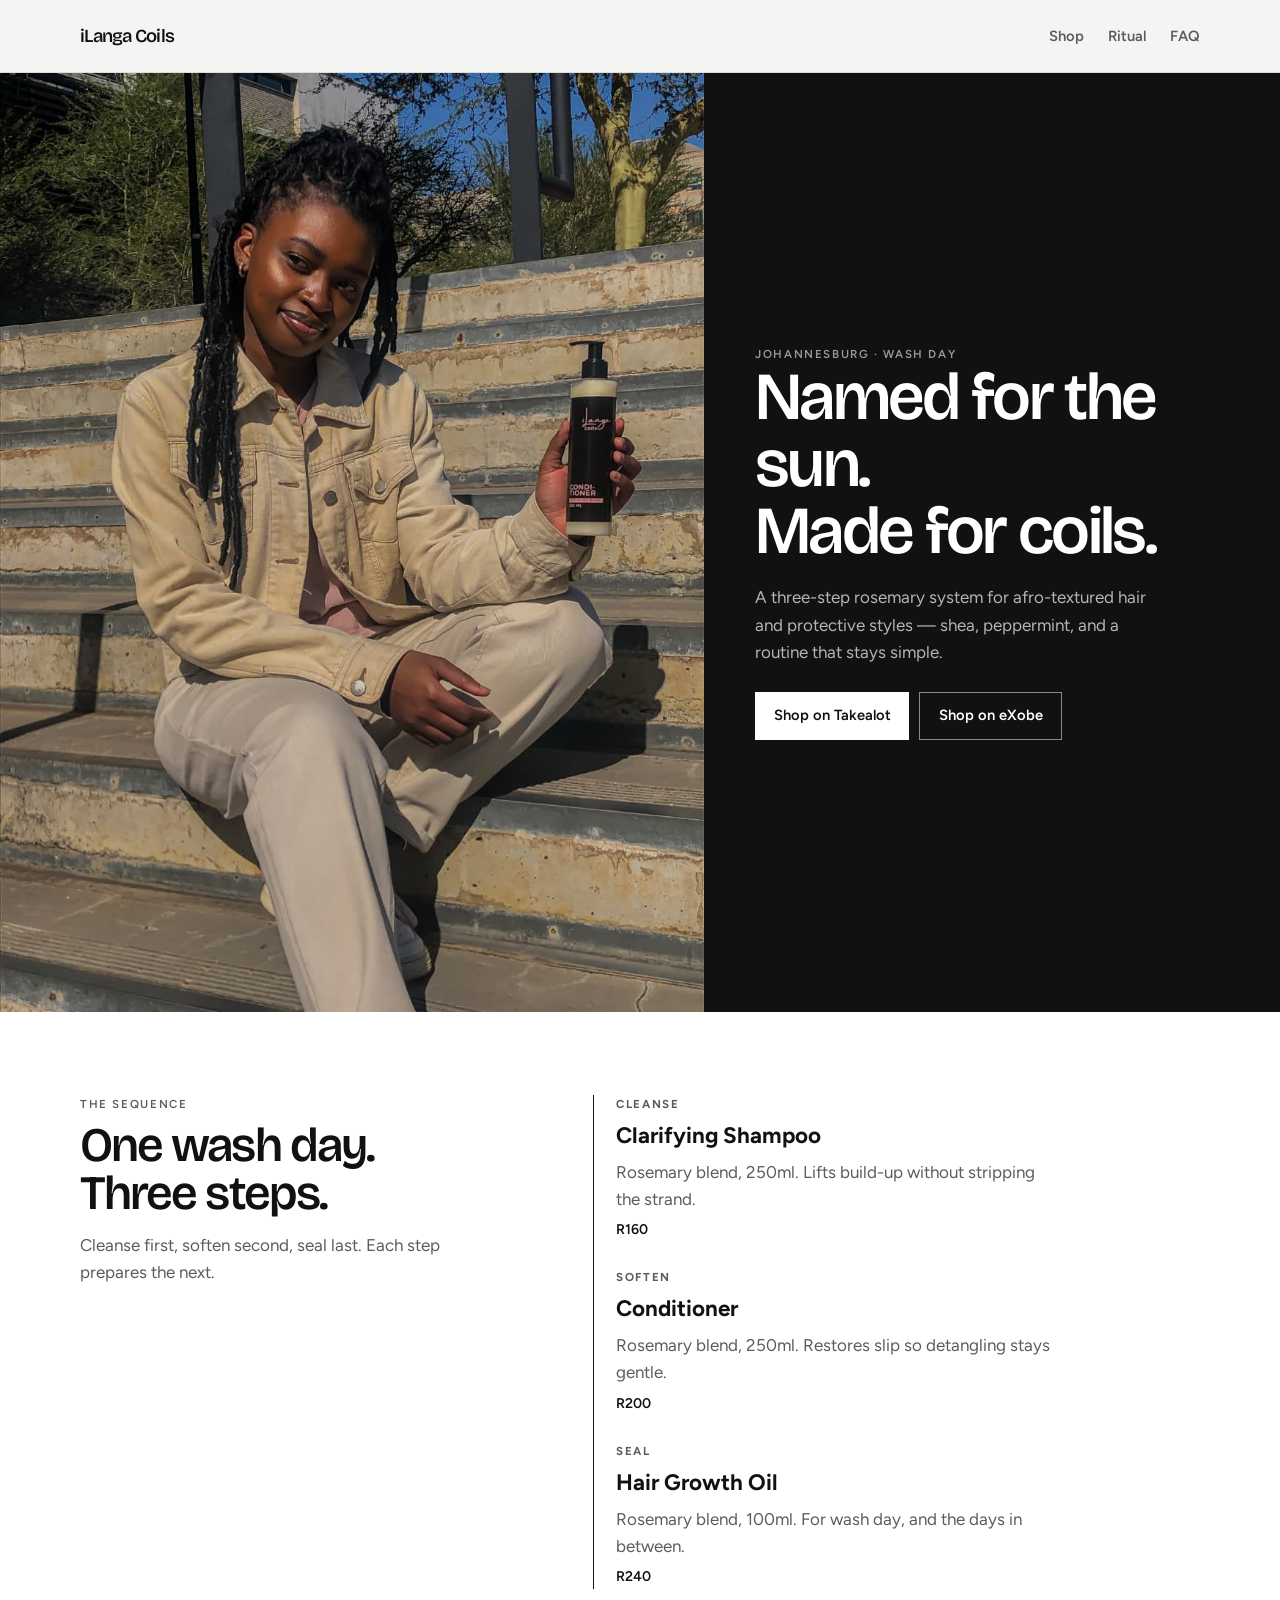
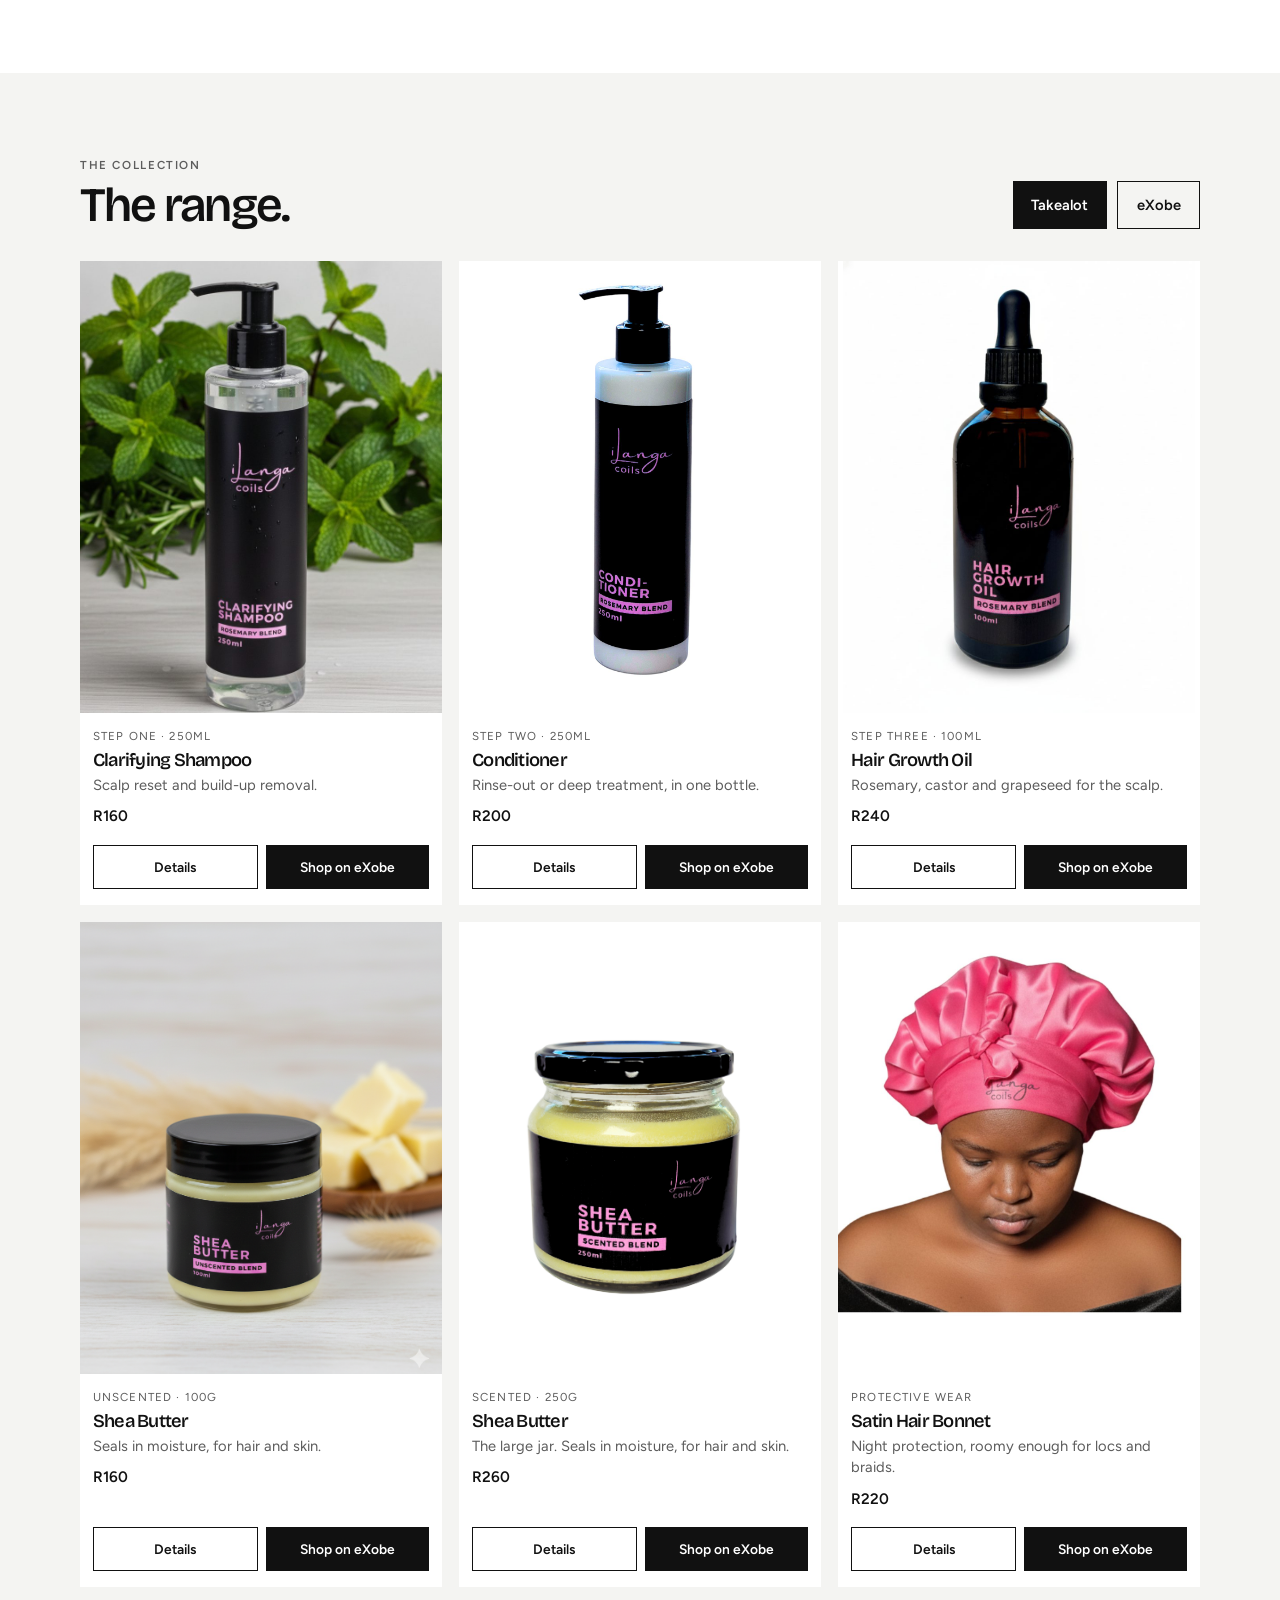
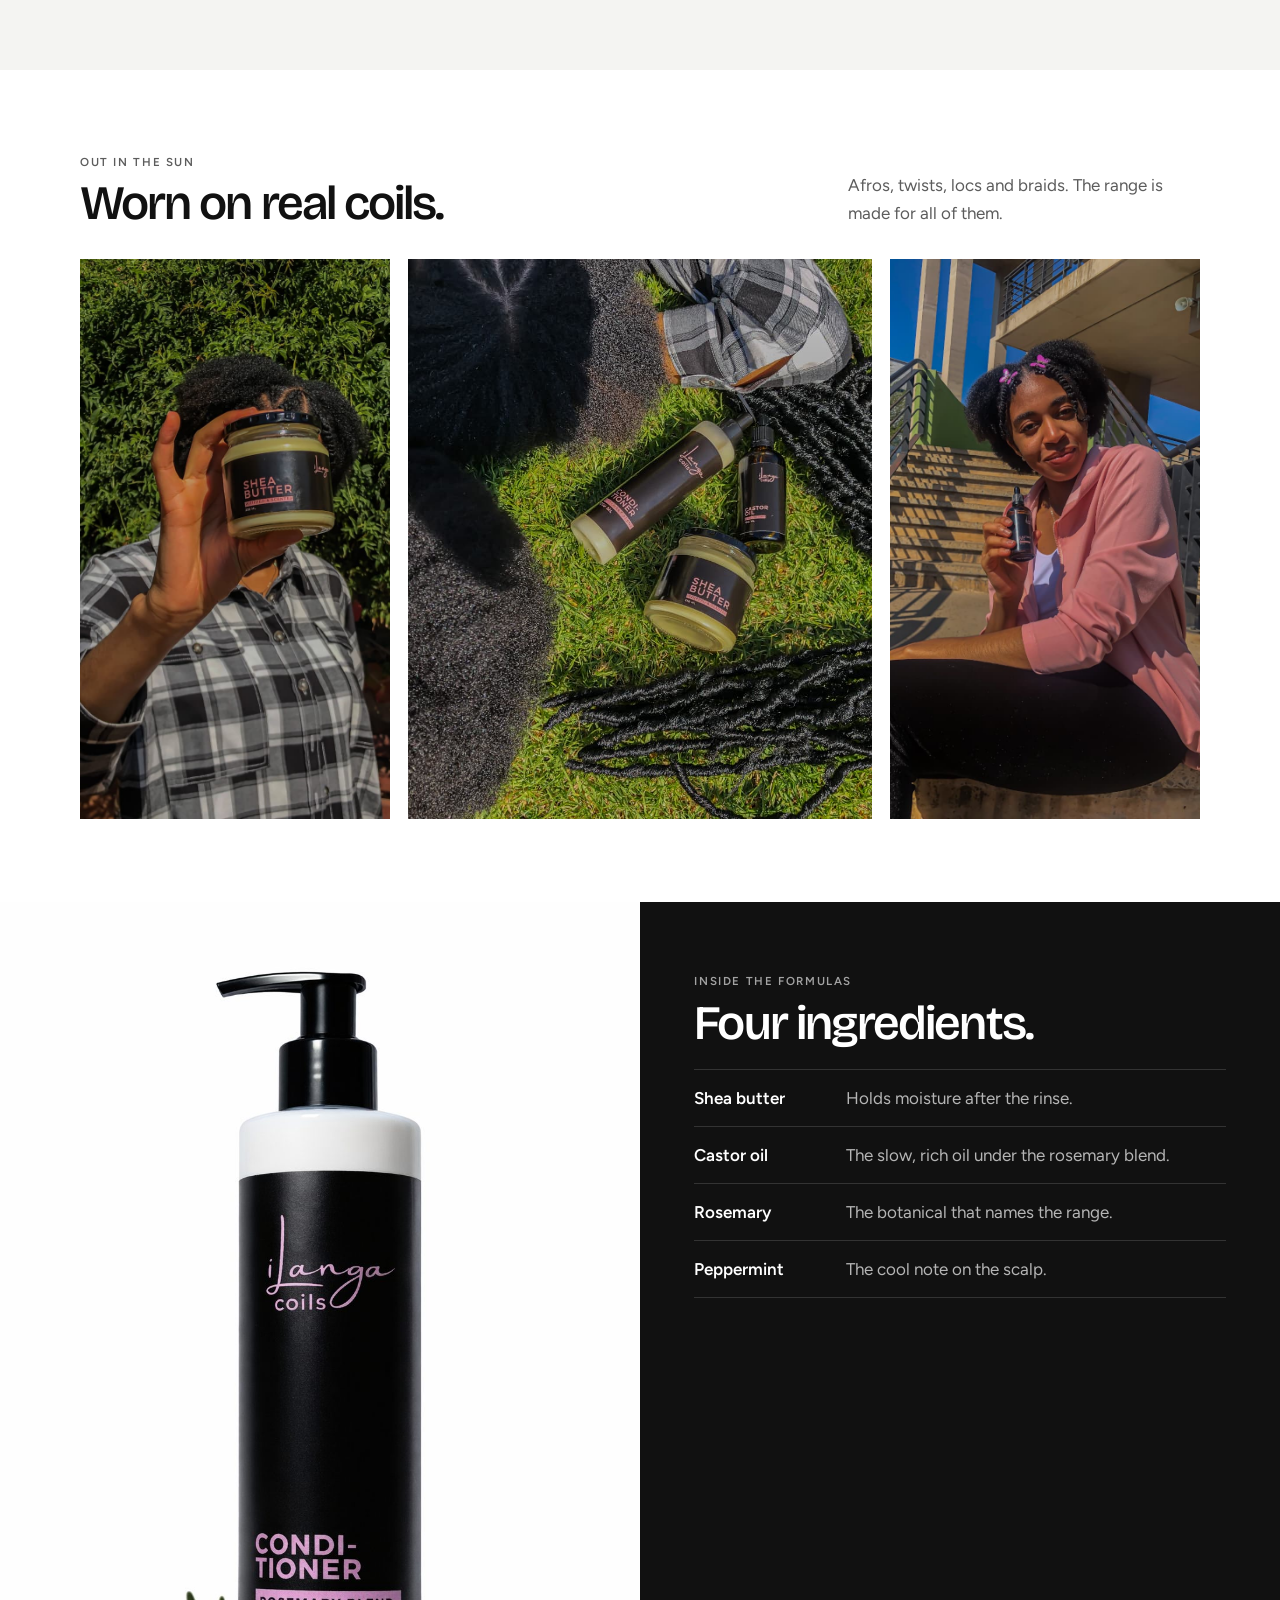
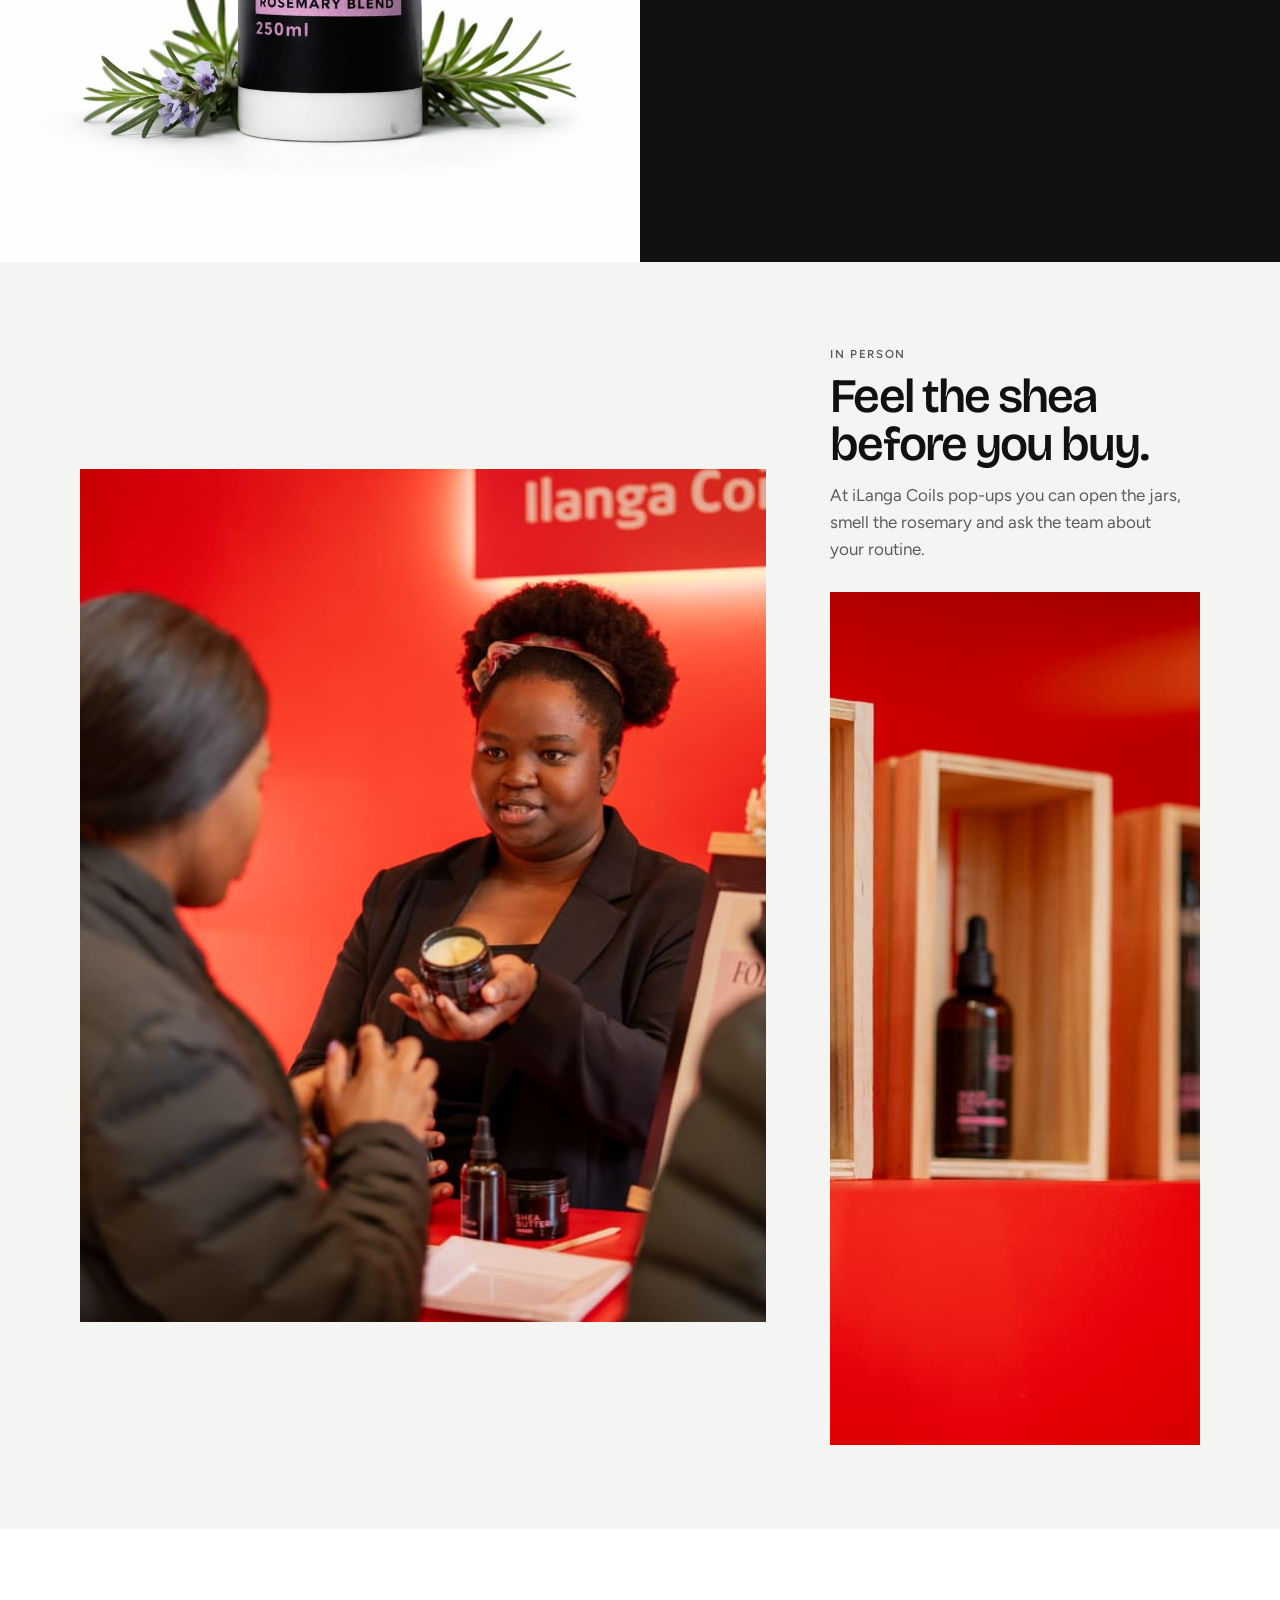
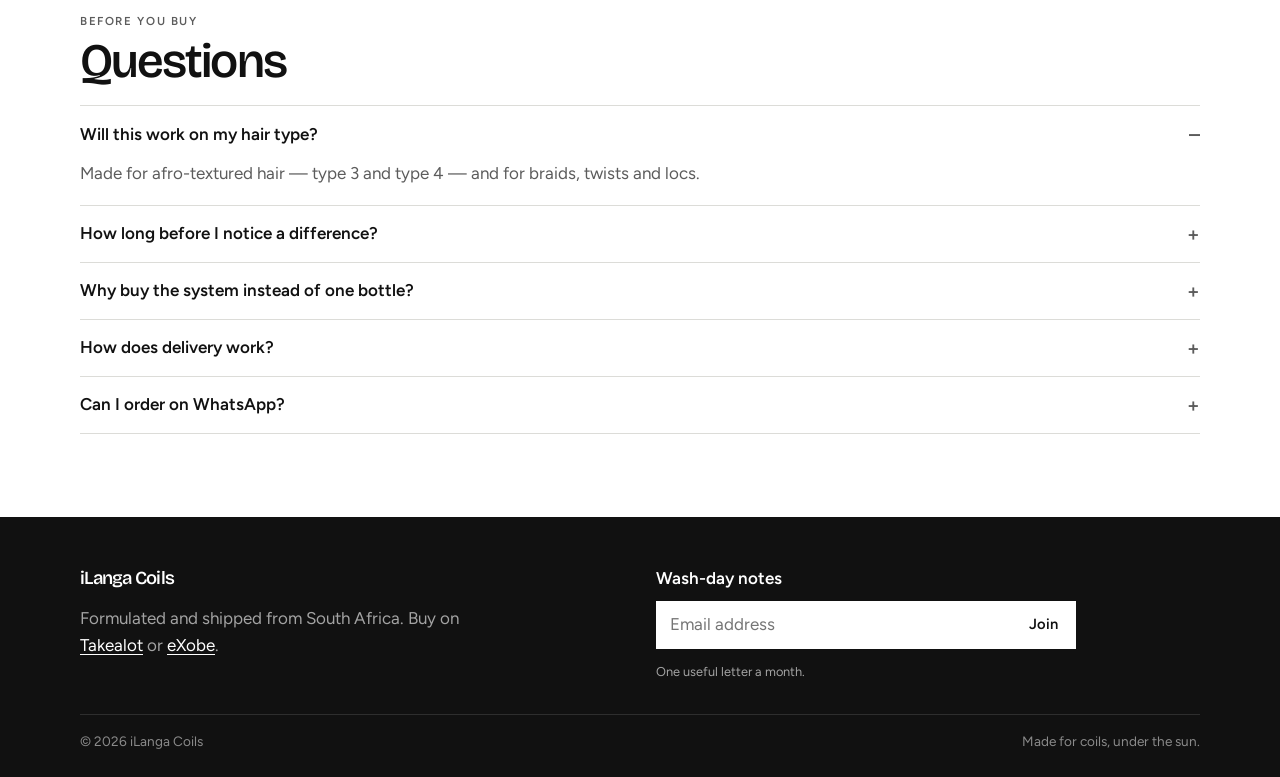
==== commit 3f57db9c: "Bring in the sunlit lifestyle photos and full product details from eXobe. The hero now shows the con" ====
--- a/index.html
+++ b/index.html
@@ -33,10 +33,10 @@
     <section class="hero" id="home">
       <div class="hero-photo">
         <img
-          src="Clarifying Shampoo - Rosemary Blend.jpeg"
-          alt="iLanga Coils clarifying shampoo with rosemary and mint"
-          width="1200"
-          height="1500"
+          src="Lifestyle - Conditioner on Steps.jpeg"
+          alt="Someone with long locs sitting on sunlit steps, holding a bottle of iLanga Coils conditioner"
+          width="960"
+          height="1280"
           fetchpriority="high"
         >
       </div>
@@ -80,7 +80,7 @@
             <b>Seal</b>
             <strong><a href="https://exobe.africa/product/ilanga-coils-hair-growth-oil?scent+=Vanilla+Scented" target="_blank" rel="noopener noreferrer">Hair Growth Oil</a></strong>
             <p>Rosemary blend, 100ml. For wash day, and the days in between.</p>
-            <span>R230</span>
+            <span>R240</span>
           </li>
         </ol>
       </div>
@@ -100,83 +100,121 @@
         </div>
 
         <ul class="products">
-          <li>
-            <a class="product" href="https://exobe.africa/product/ilanga-coils-clarifying-shampoo?scent=Unscented" target="_blank" rel="noopener noreferrer">
-              <div class="product-image fill">
-                <img src="Clarifying Shampoo - Rosemary Blend2.jpeg" alt="" width="700" height="900" loading="lazy">
+          <li class="product">
+            <button class="product-image fill" type="button" data-detail="shampoo" tabindex="-1" aria-hidden="true">
+              <img src="Clarifying Shampoo - Rosemary Blend2.jpeg" alt="" width="700" height="900" loading="lazy">
+            </button>
+            <div class="product-meta">
+              <p class="product-line">Step one · 250ml</p>
+              <h3>Clarifying Shampoo</h3>
+              <p class="product-tag">Scalp reset and build-up removal.</p>
+              <span class="product-price">R160</span>
+              <div class="product-actions">
+                <button class="btn btn-ghost" type="button" data-detail="shampoo" aria-haspopup="dialog">Details</button>
+                <a class="btn" href="https://exobe.africa/product/ilanga-coils-clarifying-shampoo?scent=Unscented" target="_blank" rel="noopener noreferrer">Shop on eXobe</a>
               </div>
-              <div class="product-meta">
-                <p>Step one · 250ml</p>
-                <h3>Clarifying Shampoo</h3>
-                <span>R160</span>
-                <span class="product-shop">Shop on eXobe</span>
+            </div>
+          </li>
+          <li class="product">
+            <button class="product-image" type="button" data-detail="conditioner" tabindex="-1" aria-hidden="true">
+              <img src="Clarifying Conditioner - Rosemary Blend2.jpeg" alt="" width="700" height="900" loading="lazy">
+            </button>
+            <div class="product-meta">
+              <p class="product-line">Step two · 250ml</p>
+              <h3>Conditioner</h3>
+              <p class="product-tag">Rinse-out or deep treatment, in one bottle.</p>
+              <span class="product-price">R200</span>
+              <div class="product-actions">
+                <button class="btn btn-ghost" type="button" data-detail="conditioner" aria-haspopup="dialog">Details</button>
+                <a class="btn" href="https://exobe.africa/product/ilanga-coils-conditioner" target="_blank" rel="noopener noreferrer">Shop on eXobe</a>
               </div>
-            </a>
-          </li>
-          <li>
-            <a class="product" href="https://exobe.africa/product/ilanga-coils-conditioner" target="_blank" rel="noopener noreferrer">
-              <div class="product-image">
-                <img src="Clarifying Conditioner - Rosemary Blend2.jpeg" alt="" width="700" height="900" loading="lazy">
+            </div>
+          </li>
+          <li class="product">
+            <button class="product-image" type="button" data-detail="oil" tabindex="-1" aria-hidden="true">
+              <img src="Hair Growth Oil1.jpeg" alt="" width="700" height="900" loading="lazy">
+            </button>
+            <div class="product-meta">
+              <p class="product-line">Step three · 100ml</p>
+              <h3>Hair Growth Oil</h3>
+              <p class="product-tag">Rosemary, castor and grapeseed for the scalp.</p>
+              <span class="product-price">R240</span>
+              <div class="product-actions">
+                <button class="btn btn-ghost" type="button" data-detail="oil" aria-haspopup="dialog">Details</button>
+                <a class="btn" href="https://exobe.africa/product/ilanga-coils-hair-growth-oil?scent+=Vanilla+Scented" target="_blank" rel="noopener noreferrer">Shop on eXobe</a>
               </div>
-              <div class="product-meta">
-                <p>Step two · 250ml</p>
-                <h3>Conditioner</h3>
-                <span>R200</span>
-                <span class="product-shop">Shop on eXobe</span>
+            </div>
+          </li>
+          <li class="product">
+            <button class="product-image fill" type="button" data-detail="shea-small" tabindex="-1" aria-hidden="true">
+              <img src="Premium Shea Butter Small1.png" alt="" width="700" height="900" loading="lazy">
+            </button>
+            <div class="product-meta">
+              <p class="product-line">Unscented · 100g</p>
+              <h3>Shea Butter</h3>
+              <p class="product-tag">Seals in moisture, for hair and skin.</p>
+              <span class="product-price">R160</span>
+              <div class="product-actions">
+                <button class="btn btn-ghost" type="button" data-detail="shea-small" aria-haspopup="dialog">Details</button>
+                <a class="btn" href="https://exobe.africa/product/ilanga-coils-premium-shea-butter-small?scent=Unscented" target="_blank" rel="noopener noreferrer">Shop on eXobe</a>
               </div>
-            </a>
-          </li>
-          <li>
-            <a class="product" href="https://exobe.africa/product/ilanga-coils-hair-growth-oil?scent+=Vanilla+Scented" target="_blank" rel="noopener noreferrer">
-              <div class="product-image">
-                <img src="Hair Growth Oil1.jpeg" alt="" width="700" height="900" loading="lazy">
+            </div>
+          </li>
+          <li class="product">
+            <button class="product-image" type="button" data-detail="shea-large" tabindex="-1" aria-hidden="true">
+              <img src="Premium Shea Butter Large1.png" alt="" width="700" height="900" loading="lazy">
+            </button>
+            <div class="product-meta">
+              <p class="product-line">Scented · 250g</p>
+              <h3>Shea Butter</h3>
+              <p class="product-tag">The large jar. Seals in moisture, for hair and skin.</p>
+              <span class="product-price">R260</span>
+              <div class="product-actions">
+                <button class="btn btn-ghost" type="button" data-detail="shea-large" aria-haspopup="dialog">Details</button>
+                <a class="btn" href="https://exobe.africa/product/ilanga-coils-premium-shea-butter-large" target="_blank" rel="noopener noreferrer">Shop on eXobe</a>
               </div>
-              <div class="product-meta">
-                <p>Step three · 100ml</p>
-                <h3>Hair Growth Oil</h3>
-                <span>R230</span>
-                <span class="product-shop">Shop on eXobe</span>
+            </div>
+          </li>
+          <li class="product">
+            <button class="product-image fill" type="button" data-detail="bonnet" tabindex="-1" aria-hidden="true">
+              <img src="iLanga Coils Hair Bonnet2.jpeg" alt="" width="700" height="900" loading="lazy">
+            </button>
+            <div class="product-meta">
+              <p class="product-line">Protective wear</p>
+              <h3>Satin Hair Bonnet</h3>
+              <p class="product-tag">Night protection, roomy enough for locs and braids.</p>
+              <span class="product-price">R220</span>
+              <div class="product-actions">
+                <button class="btn btn-ghost" type="button" data-detail="bonnet" aria-haspopup="dialog">Details</button>
+                <a class="btn" href="https://exobe.africa/product/ilanga-coils-hair-bonnet?scent=Unscented" target="_blank" rel="noopener noreferrer">Shop on eXobe</a>
               </div>
-            </a>
-          </li>
-          <li>
-            <a class="product" href="https://exobe.africa/product/ilanga-coils-premium-shea-butter-small?scent=Unscented" target="_blank" rel="noopener noreferrer">
-              <div class="product-image fill">
-                <img src="Premium Shea Butter Small1.png" alt="" width="700" height="900" loading="lazy">
-              </div>
-              <div class="product-meta">
-                <p>Unscented · 100ml</p>
-                <h3>Shea Butter</h3>
-                <span>R150</span>
-                <span class="product-shop">Shop on eXobe</span>
-              </div>
-            </a>
-          </li>
-          <li>
-            <a class="product" href="https://exobe.africa/product/ilanga-coils-premium-shea-butter-large" target="_blank" rel="noopener noreferrer">
-              <div class="product-image">
-                <img src="Premium Shea Butter Large1.png" alt="" width="700" height="900" loading="lazy">
-              </div>
-              <div class="product-meta">
-                <p>Scented · 250ml</p>
-                <h3>Shea Butter</h3>
-                <span class="product-shop">Shop on eXobe</span>
-              </div>
-            </a>
-          </li>
-          <li>
-            <a class="product" href="https://exobe.africa/product/ilanga-coils-hair-bonnet?scent=Unscented" target="_blank" rel="noopener noreferrer">
-              <div class="product-image fill">
-                <img src="iLanga Coils Hair Bonnet2.jpeg" alt="" width="700" height="900" loading="lazy">
-              </div>
-              <div class="product-meta">
-                <p>Protective wear</p>
-                <h3>Satin Hair Bonnet</h3>
-                <span class="product-shop">Shop on eXobe</span>
-              </div>
-            </a>
+            </div>
           </li>
         </ul>
+      </div>
+    </section>
+
+    <section class="gallery" aria-labelledby="galleryTitle">
+      <div class="shell">
+        <div class="gallery-head">
+          <div>
+            <p class="kicker">Out in the sun</p>
+            <h2 id="galleryTitle">Worn on real coils.</h2>
+          </div>
+          <p>Afros, twists, locs and braids. The range is made for all of them.</p>
+        </div>
+
+        <div class="gallery-grid">
+          <figure class="gallery-shea">
+            <img src="Lifestyle - Shea Butter in Hand.jpeg" alt="A jar of whipped, scented iLanga Coils shea butter held up against a green hedge" width="960" height="1280" loading="lazy">
+          </figure>
+          <figure class="gallery-wide">
+            <img src="Lifestyle - Range on Grass.jpeg" alt="Conditioner, shea butter and an oil bottle lying on the grass between an afro and long locs" width="1280" height="960" loading="lazy">
+          </figure>
+          <figure class="gallery-oil">
+            <img src="Lifestyle - Castor Oil on Steps.jpeg" alt="Someone with a twisted-front afro and pink hair clips smiling on sunlit steps, holding an iLanga Coils oil bottle" width="960" height="1280" loading="lazy">
+          </figure>
+        </div>
       </div>
     </section>
 
@@ -205,6 +243,20 @@
             <dd>The cool note on the scalp.</dd>
           </div>
         </dl>
+      </div>
+    </section>
+
+    <section class="popup" aria-labelledby="popupTitle">
+      <div class="shell popup-inner">
+        <div class="popup-main">
+          <img src="Pop-up - Shea Butter Demo.jpeg" alt="At the red iLanga Coils pop-up stand, a team member opens a jar of shea butter for two shoppers" width="1280" height="853" loading="lazy">
+        </div>
+        <div class="popup-copy">
+          <p class="kicker">In person</p>
+          <h2 id="popupTitle">Feel the shea before you buy.</h2>
+          <p>At iLanga Coils pop-ups you can open the jars, smell the rosemary and ask the team about your routine.</p>
+          <img src="Pop-up - Shelf Display.jpeg" alt="Shea butter and hair oil displayed in wooden crates on a red shelf" width="1280" height="853" loading="lazy">
+        </div>
       </div>
     </section>
 
@@ -259,6 +311,259 @@
     </div>
   </footer>
 
+  <dialog class="detail" id="detail" aria-labelledby="detailTitle">
+    <button class="detail-close" id="detailClose" type="button" aria-label="Close">×</button>
+    <div class="detail-content" id="detailContent"></div>
+  </dialog>
+
+  <!-- Product details, from the eXobe listings. Opened by the Details buttons. -->
+  <template id="detail-shampoo">
+    <div class="detail-image fill"><img src="Clarifying Shampoo - Rosemary Blend2.jpeg" alt="" width="700" height="900"></div>
+    <div class="detail-body">
+      <p class="kicker">Scalp reset · Build-up removal</p>
+      <h2 id="detailTitle">Clarifying Shampoo</h2>
+      <p class="detail-price">R160 · 250ml</p>
+      <p>A deep-cleansing yet scalp-safe formula that removes product build-up, excess oils and environmental residue while keeping hair manageable. Designed for afro-textured hair, it restores freshness without over-drying.</p>
+      <p>Laboratory testing confirms antioxidant activity, antibacterial and antifungal properties, and a pH of 5.54: effective, yet balanced for scalp health.</p>
+      <div class="faq-list detail-list">
+        <details open>
+          <summary>Key benefits</summary>
+          <ul>
+            <li>Removes build-up and residue</li>
+            <li>Refreshes the scalp and restores hair freshness</li>
+            <li>Improves manageability and softness after cleansing</li>
+            <li>Supports scalp hygiene and balance</li>
+            <li>Ideal for protective styles and product-heavy routines</li>
+          </ul>
+        </details>
+        <details>
+          <summary>Botanical actives</summary>
+          <ul>
+            <li><b>Rosemary essential oil</b> — supports scalp clarity and freshness</li>
+            <li><b>Peppermint essential oil</b> — invigorates the scalp and lifts cleansing performance</li>
+          </ul>
+        </details>
+        <details>
+          <summary>Texture and feel</summary>
+          <p>A clear gel cleanser that rinses clean and leaves the scalp refreshed, without residue.</p>
+        </details>
+        <details>
+          <summary>How to use</summary>
+          <p>Use every 1–2 weeks. Apply to wet hair, massage into the scalp and rinse thoroughly. Avoid the eye area. Follow with iLanga Coils Conditioner. Store away from direct sunlight.</p>
+        </details>
+      </div>
+      <a class="btn" href="https://exobe.africa/product/ilanga-coils-clarifying-shampoo?scent=Unscented" target="_blank" rel="noopener noreferrer">Shop on eXobe</a>
+    </div>
+  </template>
+
+  <template id="detail-conditioner">
+    <div class="detail-image"><img src="Clarifying Conditioner - Rosemary Blend2.jpeg" alt="" width="700" height="900"></div>
+    <div class="detail-body">
+      <p class="kicker">Conditioner · Deep treatment</p>
+      <h2 id="detailTitle">Dual-Use Conditioner</h2>
+      <p class="detail-price">R200 · 250ml</p>
+      <p>A versatile conditioning formula for afro-textured and coily hair. Use it as a rinse-out conditioner or as an intensive deep treatment to restore softness, manageability and moisture balance.</p>
+      <p>Rosemary and peppermint keep the scalp fresh while the formula smooths the cuticle and reduces frizz, without weighing hair down.</p>
+      <div class="faq-list detail-list">
+        <details open>
+          <summary>Key benefits</summary>
+          <ul>
+            <li>Softens and detangles coily and textured hair</li>
+            <li>Reduces frizz and improves manageability</li>
+            <li>Restores moisture and shine</li>
+            <li>Strengthens the hair fibre for less breakage</li>
+            <li>Dual-use: daily conditioner or deep treatment</li>
+            <li>Suitable for natural hair and protective styles</li>
+          </ul>
+        </details>
+        <details>
+          <summary>Why it works</summary>
+          <p>Conditioning agents are paired with botanical actives that support hair fibre integrity. The balance allows frequent use, and gives deeper conditioning when left on longer.</p>
+          <p>No sulfates. No parabens. No mineral oils.</p>
+        </details>
+        <details>
+          <summary>Botanical actives</summary>
+          <ul>
+            <li><b>Rosemary essential oil</b> — supports scalp health and hair vitality</li>
+            <li><b>Peppermint essential oil</b> — refreshes the scalp</li>
+          </ul>
+        </details>
+        <details>
+          <summary>Texture and feel</summary>
+          <p>Rich and creamy, with excellent slip. Detangles easily and rinses clean, leaving hair soft, smooth and hydrated.</p>
+        </details>
+        <details>
+          <summary>How to use</summary>
+          <p><b>Rinse-out:</b> apply after shampooing, leave on for 5–10 minutes, then rinse.</p>
+          <p><b>Deep treatment:</b> apply generously, cover with a plastic cap and leave on for 30–40 minutes. Rinse thoroughly.</p>
+        </details>
+      </div>
+      <a class="btn" href="https://exobe.africa/product/ilanga-coils-conditioner" target="_blank" rel="noopener noreferrer">Shop on eXobe</a>
+    </div>
+  </template>
+
+  <template id="detail-oil">
+    <div class="detail-image"><img src="Hair Growth Oil1.jpeg" alt="" width="700" height="900"></div>
+    <div class="detail-body">
+      <p class="kicker">African botanicals · Precision-formulated</p>
+      <h2 id="detailTitle">Rosemary Hair Growth Oil</h2>
+      <p class="detail-price">R240 · 100ml</p>
+      <p>Made to support visibly thicker, stronger hair by stimulating scalp circulation and supporting follicle health. Rosemary, known to encourage growth and reduce shedding, is blended with natural oils chosen to strengthen and condition.</p>
+      <div class="faq-list detail-list">
+        <details open>
+          <summary>Key benefits</summary>
+          <ul>
+            <li>Boosts micro-circulation to stimulate the follicles</li>
+            <li>Promotes stronger, denser growth</li>
+            <li>Reduces breakage along the shaft and at the root</li>
+            <li>Supports scalp comfort and balanced hydration</li>
+            <li>Keeps hair healthy under protective styles</li>
+          </ul>
+        </details>
+        <details>
+          <summary>Ingredients</summary>
+          <ul>
+            <li><b>Rosemary oil</b> — stimulates circulation and follicle activity</li>
+            <li><b>Castor oil</b> — rich in ricinoleic acid, for thickness and strength</li>
+            <li><b>Grapeseed oil</b> — improves absorption and balances scalp oils</li>
+            <li><b>Vitamin E</b> — antioxidant protection for the follicles</li>
+          </ul>
+          <p>No mineral oils, parabens, petrochemicals or fillers.</p>
+        </details>
+        <details>
+          <summary>How to use</summary>
+          <p>Apply directly to the scalp 3–4 times a week. Massage gently for 1–3 minutes to help absorption and blood flow. Consistent use over time gives the best results.</p>
+        </details>
+      </div>
+      <a class="btn" href="https://exobe.africa/product/ilanga-coils-hair-growth-oil?scent+=Vanilla+Scented" target="_blank" rel="noopener noreferrer">Shop on eXobe</a>
+    </div>
+  </template>
+
+  <template id="detail-shea-small">
+    <div class="detail-image fill"><img src="Premium Shea Butter Small1.png" alt="" width="700" height="900"></div>
+    <div class="detail-body">
+      <p class="kicker">Nourishment · Barrier repair</p>
+      <h2 id="detailTitle">Premium Shea Butter</h2>
+      <p class="detail-price">R160 · Small, 100g · Unscented</p>
+      <p>A concentrated moisture treatment for hair and skin. Pure, ethically sourced shea is blended with botanical emollients to form a protective barrier that seals in moisture and restores softness and elasticity.</p>
+      <div class="faq-list detail-list">
+        <details open>
+          <summary>For coily hair</summary>
+          <ul>
+            <li>Seals in moisture to prevent dryness and breakage</li>
+            <li>Softens coarse or tightly coiled textures</li>
+            <li>Supports hydration under protective styles</li>
+            <li>Smooths strands and reduces friction when combing</li>
+            <li>Adds shine</li>
+          </ul>
+        </details>
+        <details>
+          <summary>For skin</summary>
+          <ul>
+            <li>Intensive moisture sealing for dry or sensitive skin</li>
+            <li>Strengthens the natural moisture barrier</li>
+            <li>Improves skin texture and suppleness</li>
+            <li>Soothes rough areas like elbows, knees and hands</li>
+            <li>Safe for daily use and after showering</li>
+          </ul>
+        </details>
+        <details>
+          <summary>Ingredients</summary>
+          <ul>
+            <li><b>Pure shea butter</b> — rich in fatty acids for elasticity and moisture retention</li>
+            <li><b>Botanical oils</b> — support absorption and softness</li>
+            <li><b>Vitamin E</b> — antioxidant protection for skin and hair</li>
+          </ul>
+          <p>No parabens, mineral oils or silicones.</p>
+        </details>
+        <details>
+          <summary>Texture and feel</summary>
+          <p>A dense balm that melts into a silky, lightweight oil on contact, for deep absorption and a satiny finish.</p>
+        </details>
+        <details>
+          <summary>How to use</summary>
+          <p><b>Hair:</b> apply to damp or freshly moisturised hair to lock in moisture. Ideal for ends and protective styles.</p>
+          <p><b>Skin:</b> apply generously after lotion, or whenever you need to seal in moisture.</p>
+        </details>
+      </div>
+      <a class="btn" href="https://exobe.africa/product/ilanga-coils-premium-shea-butter-small?scent=Unscented" target="_blank" rel="noopener noreferrer">Shop on eXobe</a>
+    </div>
+  </template>
+
+  <template id="detail-shea-large">
+    <div class="detail-image"><img src="Premium Shea Butter Large1.png" alt="" width="700" height="900"></div>
+    <div class="detail-body">
+      <p class="kicker">Nourishment · Barrier repair</p>
+      <h2 id="detailTitle">Premium Shea Butter</h2>
+      <p class="detail-price">R260 · Large, 250g · Scented</p>
+      <p>A concentrated moisture treatment for hair and skin. Pure, ethically sourced shea is blended with botanical emollients to form a protective barrier that seals in moisture and restores softness and elasticity.</p>
+      <div class="faq-list detail-list">
+        <details open>
+          <summary>For coily hair</summary>
+          <ul>
+            <li>Seals in moisture to prevent dryness and breakage</li>
+            <li>Softens coarse or tightly coiled textures</li>
+            <li>Supports hydration under protective styles</li>
+            <li>Smooths strands and reduces friction when combing</li>
+            <li>Adds shine</li>
+          </ul>
+        </details>
+        <details>
+          <summary>For skin</summary>
+          <ul>
+            <li>Intensive moisture sealing for dry or sensitive skin</li>
+            <li>Strengthens the natural moisture barrier</li>
+            <li>Improves skin texture and suppleness</li>
+            <li>Soothes rough areas like elbows, knees and hands</li>
+            <li>Safe for daily use and after showering</li>
+          </ul>
+        </details>
+        <details>
+          <summary>Ingredients</summary>
+          <ul>
+            <li><b>Pure shea butter</b> — rich in fatty acids for elasticity and moisture retention</li>
+            <li><b>Botanical oils</b> — support absorption and softness</li>
+            <li><b>Vitamin E</b> — antioxidant protection for skin and hair</li>
+          </ul>
+          <p>No parabens, mineral oils or silicones.</p>
+        </details>
+        <details>
+          <summary>Texture and feel</summary>
+          <p>A dense balm that melts into a silky, lightweight oil on contact, for deep absorption and a satiny finish.</p>
+        </details>
+        <details>
+          <summary>How to use</summary>
+          <p><b>Hair:</b> apply to damp or freshly moisturised hair to lock in moisture. Ideal for ends and protective styles.</p>
+          <p><b>Skin:</b> apply generously after lotion, or whenever you need to seal in moisture.</p>
+        </details>
+      </div>
+      <a class="btn" href="https://exobe.africa/product/ilanga-coils-premium-shea-butter-large" target="_blank" rel="noopener noreferrer">Shop on eXobe</a>
+    </div>
+  </template>
+
+  <template id="detail-bonnet">
+    <div class="detail-image fill"><img src="iLanga Coils Hair Bonnet2.jpeg" alt="" width="700" height="900"></div>
+    <div class="detail-body">
+      <p class="kicker">Night protection</p>
+      <h2 id="detailTitle">Premium Satin Hair Bonnet</h2>
+      <p class="detail-price">R220</p>
+      <p>Protects hair while you sleep: holds in moisture, reduces breakage and keeps styles fresh for longer. High-quality satin and a wide comfort band mean it stays kind to your hair and comfortable all night.</p>
+      <p>The high-volume shape fits braids, locs, twists and thick natural hair with ease.</p>
+      <div class="faq-list detail-list">
+        <details open>
+          <summary>Key features</summary>
+          <ul>
+            <li><b>Premium satin</b> — less friction between hair and fabric, so fewer split ends, less frizz and less moisture loss</li>
+            <li><b>Wide comfort band</b> — stays put without pulling on edges or causing headaches</li>
+            <li><b>High-volume design</b> — fits braids, locs, twists and thick hair without flattening styles</li>
+            <li><b>Washable and durable</b> — keeps its shine and softness after repeated washing</li>
+          </ul>
+        </details>
+      </div>
+      <a class="btn" href="https://exobe.africa/product/ilanga-coils-hair-bonnet?scent=Unscented" target="_blank" rel="noopener noreferrer">Shop on eXobe</a>
+    </div>
+  </template>
+
   <script src="script.js"></script>
 </body>
 </html>
--- a/styles.css
+++ b/styles.css
@@ -260,12 +260,16 @@
 }
 
 .product {
+  display: flex;
+  flex-direction: column;
+  background: var(--white);
+}
+
+.product-image {
   display: block;
-  background: var(--white);
-  color: inherit;
-}
-
-.product-image {
+  width: 100%;
+  padding: 0;
+  border: 0;
   aspect-ratio: 4 / 5;
   background: var(--white);
   overflow: hidden;
@@ -275,12 +279,20 @@
   width: 100%;
   height: 100%;
   object-fit: contain;
+  transition: transform 500ms var(--ease);
 }
 
 .product-image.fill img { object-fit: cover; }
-
-.product-meta { padding: 0.85rem 0.8rem 1rem; }
-.product-meta p {
+.product-image:hover img { transform: scale(1.03); }
+
+.product-meta {
+  flex: 1;
+  display: flex;
+  flex-direction: column;
+  padding: 0.85rem 0.8rem 1rem;
+}
+
+.product-line {
   font-size: 0.72rem;
   letter-spacing: 0.1em;
   text-transform: uppercase;
@@ -289,20 +301,197 @@
 
 .product-meta h3 { margin-top: 0.35rem; }
 
-.product-meta span {
-  display: block;
-  margin-top: 0.45rem;
-  color: var(--mute);
+.product-tag {
+  margin-top: 0.35rem;
+  color: var(--mute);
+  font-size: 0.92rem;
+  line-height: 1.45;
+}
+
+.product-price {
+  margin-top: 0.5rem;
   font-size: 0.95rem;
   font-weight: 600;
 }
 
-.product-shop {
+.product-actions {
+  display: flex;
+  gap: 0.5rem;
+  margin-top: auto;
+  padding-top: 1rem;
+}
+
+.product-actions .btn {
+  flex: 1;
+  min-height: 44px;
+  padding: 0 0.8rem;
+  font-size: 0.86rem;
+}
+
+.gallery {
+  padding: clamp(3.2rem, 7vw, 5.2rem) 0;
+  background: var(--white);
+}
+
+.gallery-head {
+  display: flex;
+  justify-content: space-between;
+  align-items: end;
+  gap: 1.4rem;
+  margin-bottom: 2rem;
+}
+
+.gallery-head h2 { margin-top: 0.45rem; }
+.gallery-head > p { max-width: 32ch; color: var(--mute); }
+
+.gallery-grid {
+  display: grid;
+  grid-template-columns: 1fr 1.5fr 1fr;
+  gap: 1.1rem;
+}
+
+.gallery-grid figure {
+  margin: 0;
+  height: clamp(380px, 44vw, 560px);
+  overflow: hidden;
+  background: var(--paper);
+}
+
+.gallery-grid img {
+  width: 100%;
+  height: 100%;
+  object-fit: cover;
+}
+
+.gallery-shea img { object-position: center 40%; }
+.gallery-oil img { object-position: center 35%; }
+
+.popup { padding: clamp(3.2rem, 7vw, 5.2rem) 0; }
+
+.popup-inner {
+  display: grid;
+  grid-template-columns: 1.3fr 0.7fr;
+  gap: clamp(2rem, 5vw, 4rem);
+  align-items: center;
+}
+
+.popup-main img {
+  width: 100%;
+  aspect-ratio: 3 / 2;
+  object-fit: cover;
+}
+
+.popup-copy h2 { margin: 0.5rem 0 0.9rem; }
+.popup-copy p { max-width: 32ch; color: var(--mute); }
+
+.popup-copy img {
+  width: 100%;
+  margin-top: 1.8rem;
+  aspect-ratio: 4 / 3;
+  object-fit: cover;
+}
+
+html:has(.detail[open]) { overflow: hidden; }
+
+.detail {
+  width: min(calc(100% - 2 * var(--gutter)), 960px);
+  max-width: none;
+  max-height: min(88dvh, 760px);
+  padding: 0;
+  border: 0;
+  background: var(--white);
   color: var(--ink);
-  font-size: 0.88rem;
-}
-
-.product:hover .product-shop { text-decoration: underline; text-underline-offset: 0.16em; }
+  overflow: hidden;
+}
+
+.detail[open] { animation: detail-in 260ms var(--ease); }
+
+.detail::backdrop {
+  background: rgba(17, 17, 17, 0.62);
+  backdrop-filter: blur(4px);
+}
+
+@keyframes detail-in {
+  from { opacity: 0; transform: translateY(14px); }
+}
+
+.detail-close {
+  position: absolute;
+  top: 0.6rem;
+  right: 0.6rem;
+  z-index: 2;
+  width: 44px;
+  height: 44px;
+  border: 0;
+  background: var(--white);
+  font-size: 1.6rem;
+  line-height: 1;
+}
+
+.detail-close:hover { background: var(--paper); }
+
+.detail-content {
+  display: grid;
+  grid-template-columns: 0.85fr 1.15fr;
+  max-height: inherit;
+}
+
+.detail-image { background: var(--white); }
+
+.detail-image img {
+  width: 100%;
+  height: 100%;
+  object-fit: contain;
+}
+
+.detail-image.fill img { object-fit: cover; }
+
+.detail-body {
+  overflow-y: auto;
+  overscroll-behavior: contain;
+  max-height: min(88dvh, 760px);
+  padding: clamp(1.6rem, 4vw, 2.6rem);
+}
+
+.detail-body h2 {
+  margin: 0.5rem 0 0.4rem;
+  padding-right: 2.5rem;
+  font-size: clamp(1.7rem, 3.4vw, 2.3rem);
+}
+
+.detail-price { margin-bottom: 1.1rem; font-weight: 600; }
+
+.detail-body > p:not(.kicker, .detail-price) {
+  max-width: 54ch;
+  margin-bottom: 0.8rem;
+  color: var(--mute);
+}
+
+.detail-list { margin: 1.4rem 0 1.6rem; }
+
+.detail-list ul { margin: -0.15rem 0 1.1rem; }
+
+.detail-list li {
+  position: relative;
+  padding-left: 1.05rem;
+  color: var(--mute);
+}
+
+.detail-list li + li { margin-top: 0.35rem; }
+
+.detail-list li::before {
+  content: "";
+  position: absolute;
+  left: 0;
+  top: 0.7em;
+  width: 5px;
+  height: 5px;
+  background: var(--ink);
+}
+
+.detail-list b { color: var(--ink); font-weight: 600; }
+
+.detail-list details p + p { margin-top: -0.6rem; }
 
 .ingredients {
   display: grid;
@@ -463,9 +652,35 @@
   .hero,
   .ritual-inner,
   .ingredients,
+  .popup-inner,
   .footer-grid { grid-template-columns: 1fr; }
   .products { grid-template-columns: 1fr 1fr; }
-  .shop-head { flex-direction: column; align-items: start; }
+  .shop-head,
+  .gallery-head { flex-direction: column; align-items: start; }
+
+  .hero-photo img { object-position: center 30%; }
+
+  .gallery-grid { grid-template-columns: 1fr 1fr; }
+  .gallery-grid figure { height: auto; aspect-ratio: 3 / 4; }
+  .gallery-grid .gallery-wide { grid-column: 1 / -1; order: -1; aspect-ratio: 4 / 3; }
+
+  .popup-copy { display: grid; grid-template-columns: 1fr 1fr; gap: 0 1.4rem; align-items: start; }
+  .popup-copy img { grid-column: 2; grid-row: 1 / span 3; margin-top: 0; }
+}
+
+@media (max-width: 720px) {
+  .detail {
+    width: 100%;
+    max-height: 92dvh;
+    margin: auto 0 0;
+  }
+  .detail-content {
+    display: flex;
+    flex-direction: column;
+    max-height: 92dvh;
+  }
+  .detail-image { flex-shrink: 0; height: 30dvh; }
+  .detail-body { flex: 1; min-height: 0; max-height: none; }
 }
 
 @media (max-width: 560px) {
@@ -473,6 +688,9 @@
   .products { grid-template-columns: 1fr; }
   .ingredients dl > div { grid-template-columns: 1fr; gap: 0.2rem; }
   .ingredients-photo img { min-height: 400px; }
+  .gallery-grid { gap: 0.7rem; }
+  .popup-copy { display: block; }
+  .popup-copy img { margin-top: 1.4rem; }
   .signup-row { flex-direction: column; }
   .footer-end { flex-direction: column; }
 }
